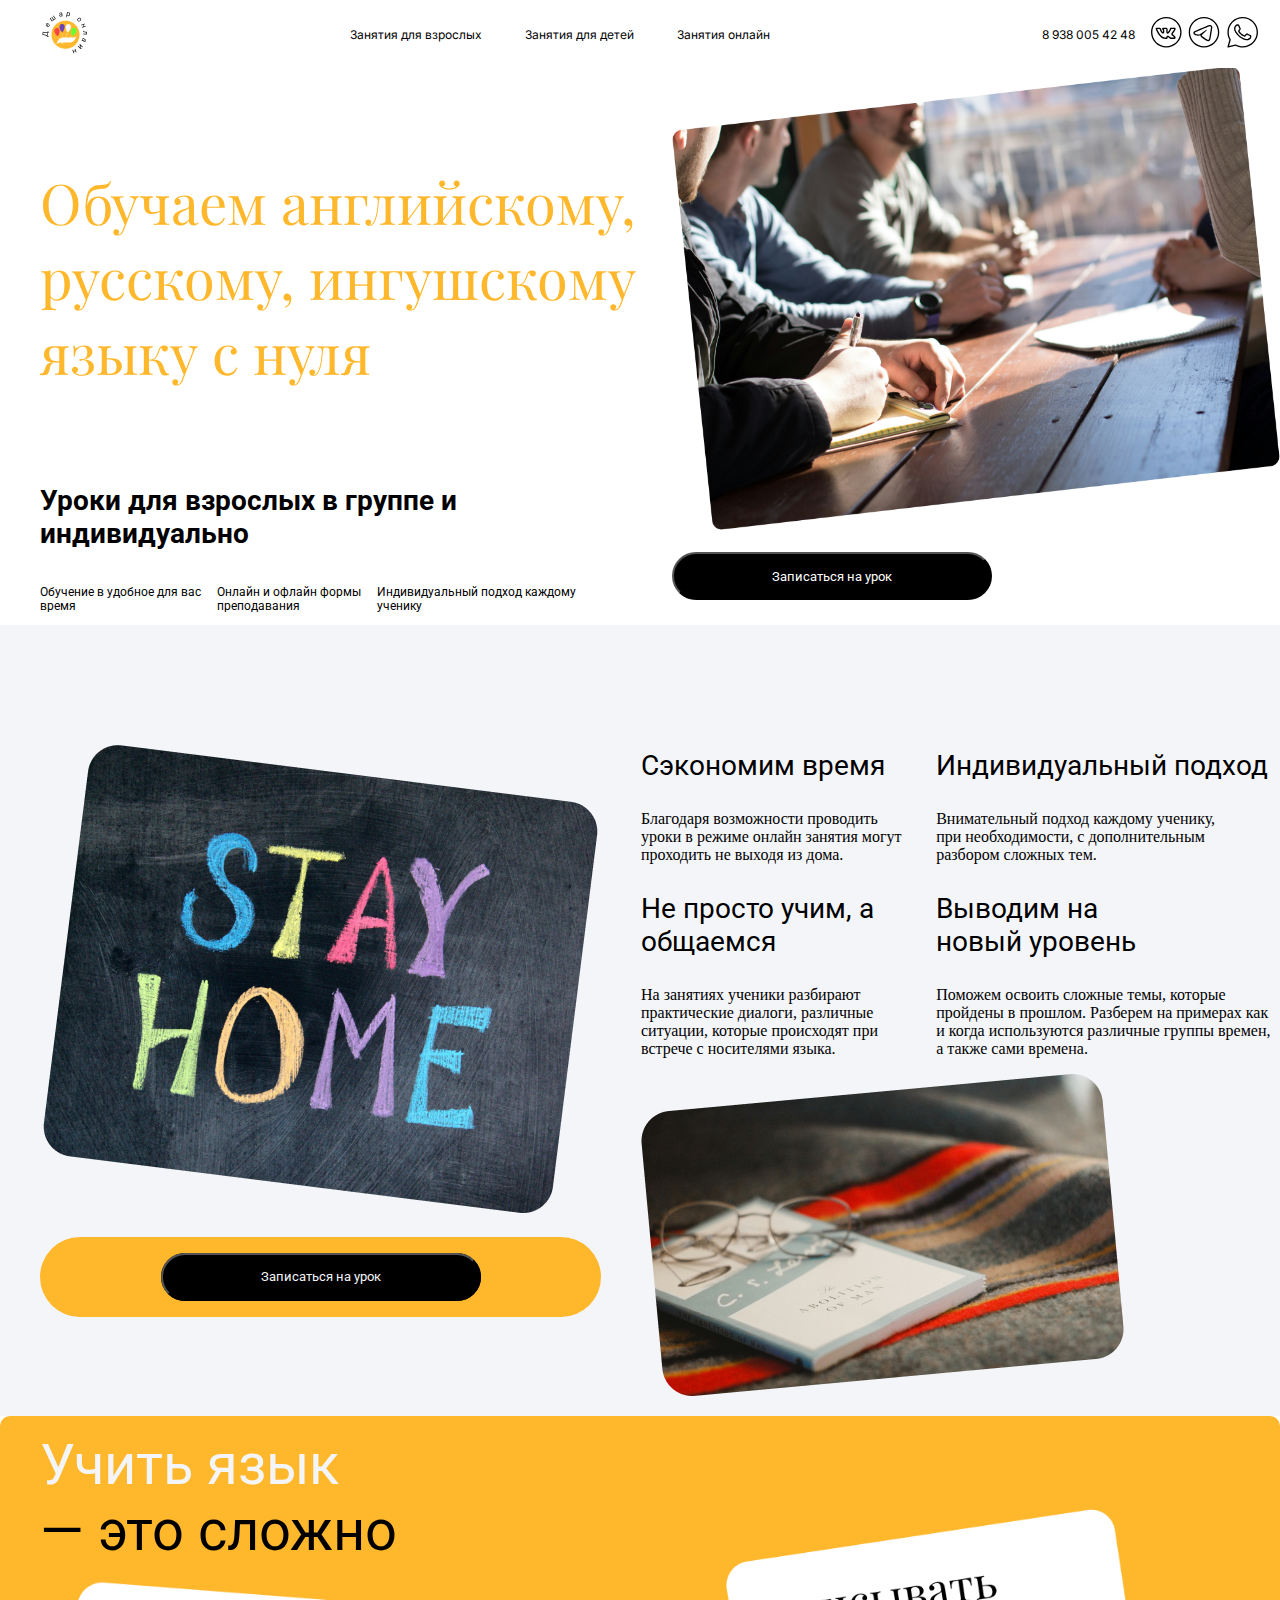
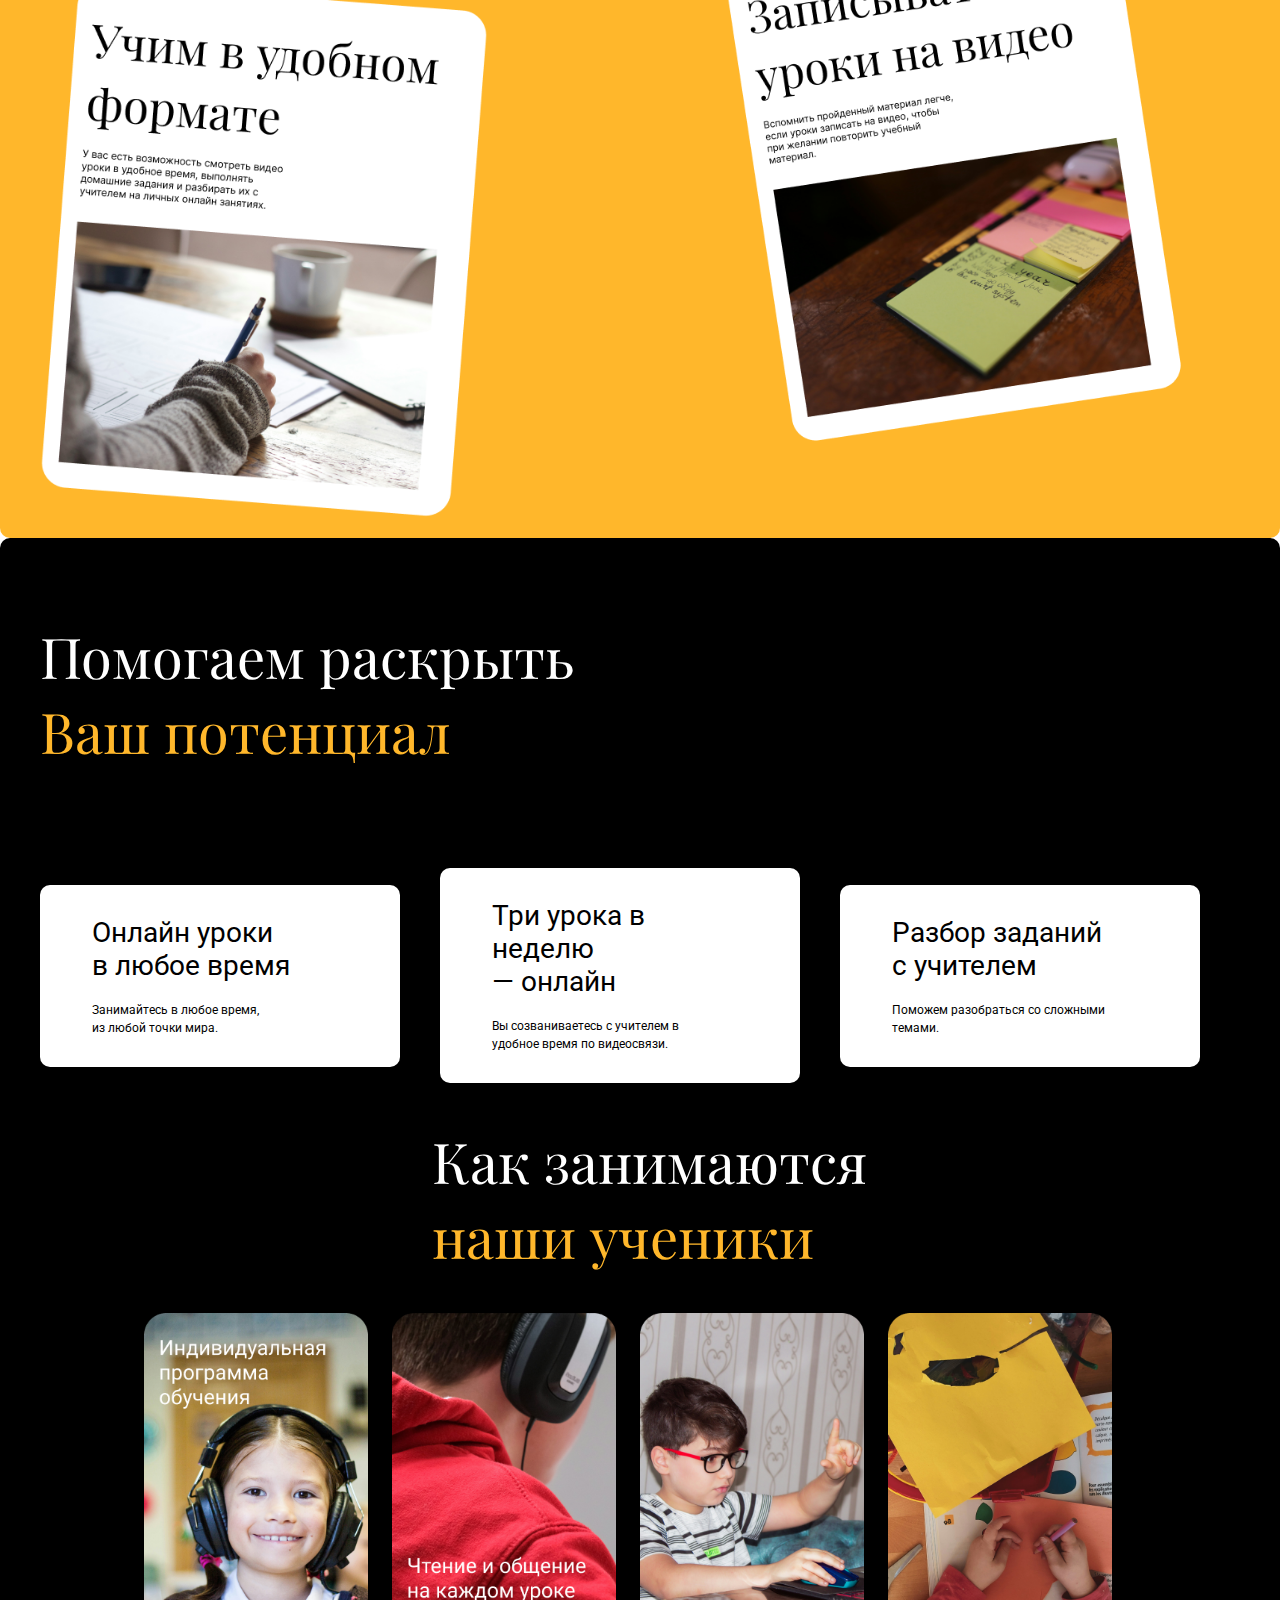
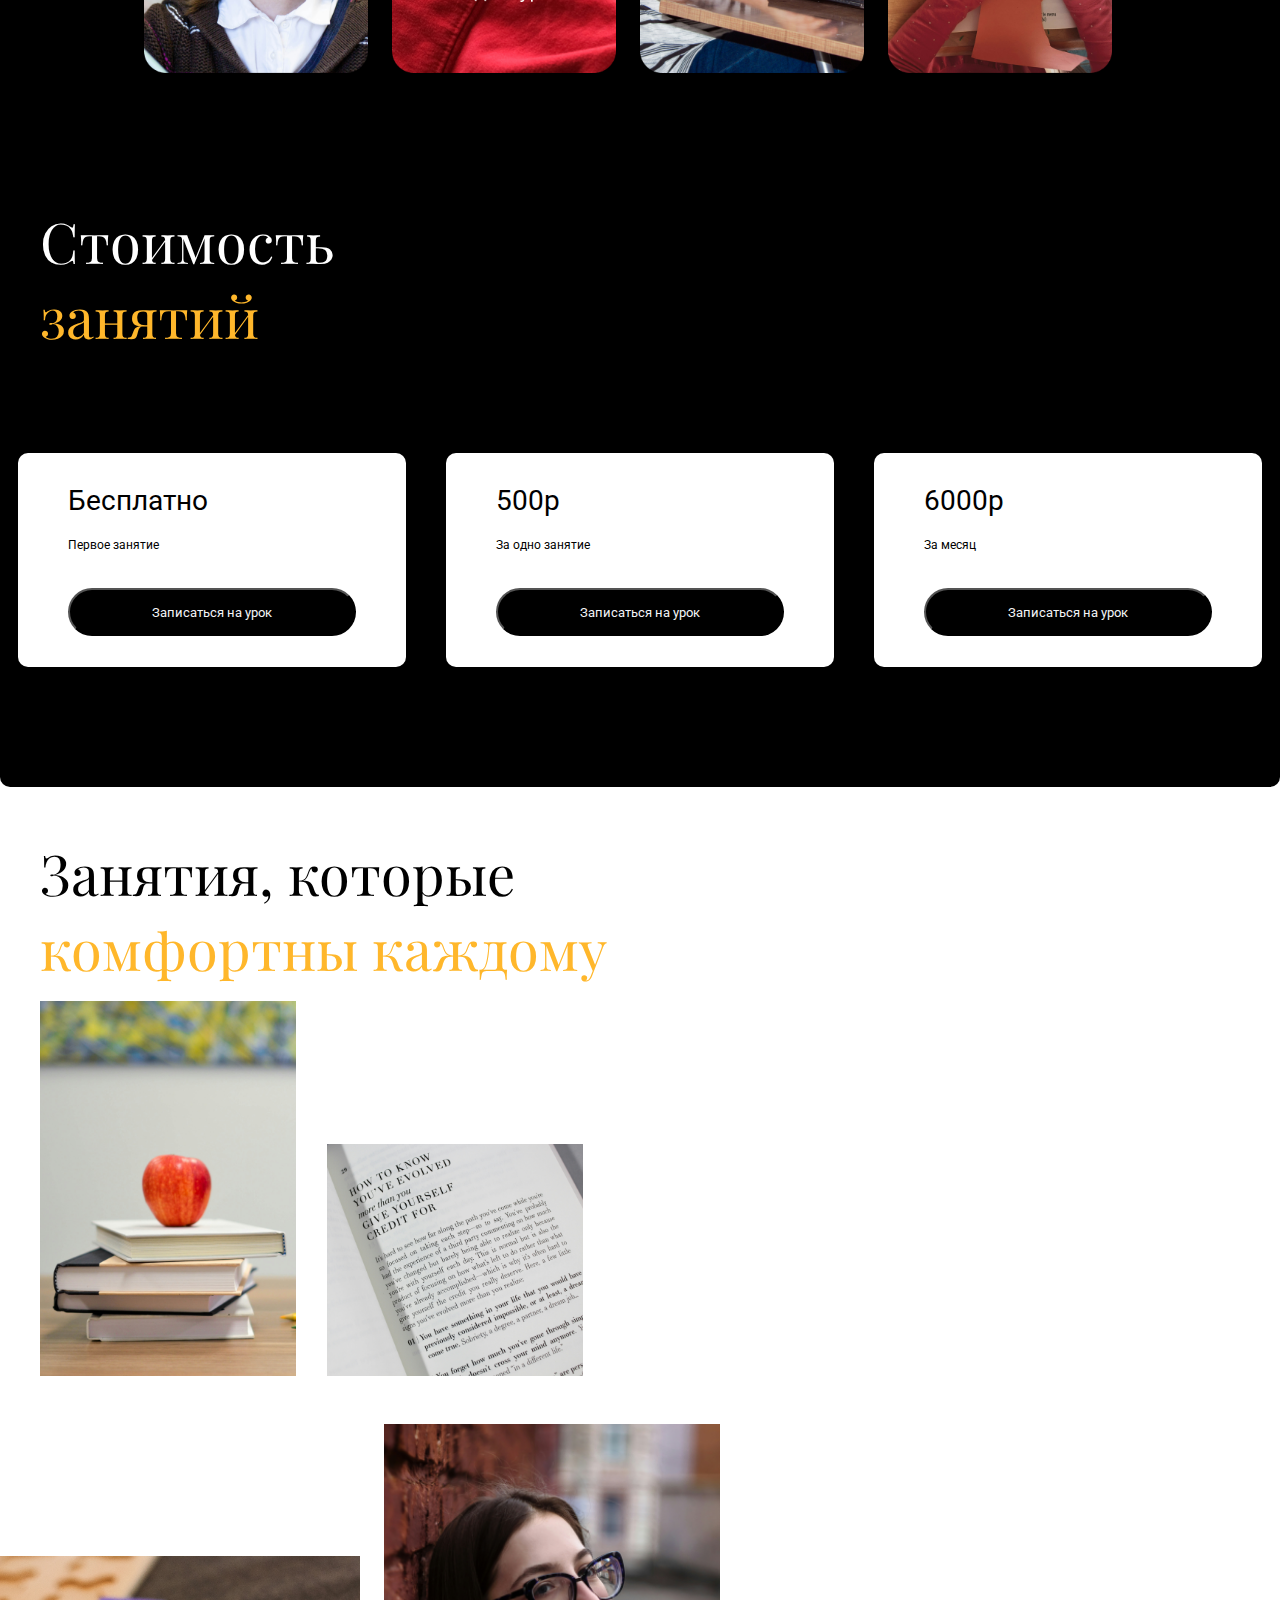
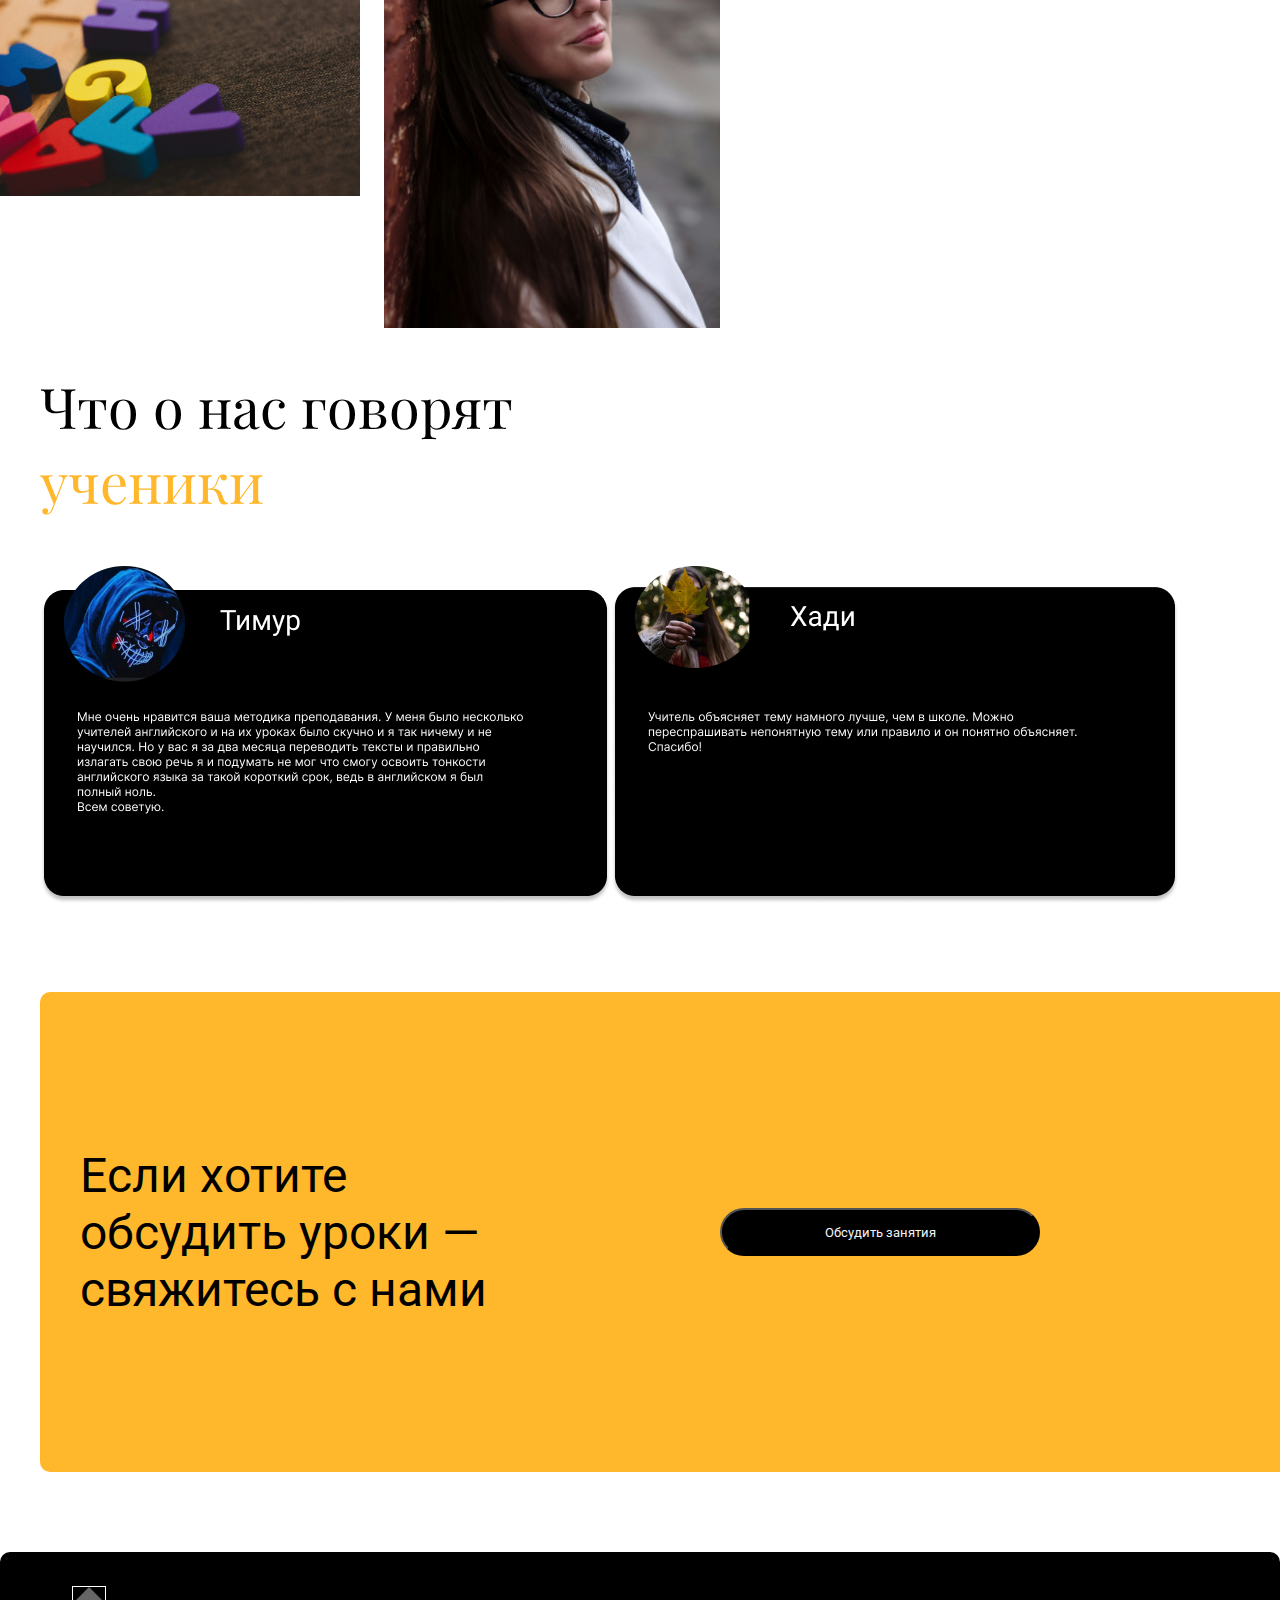
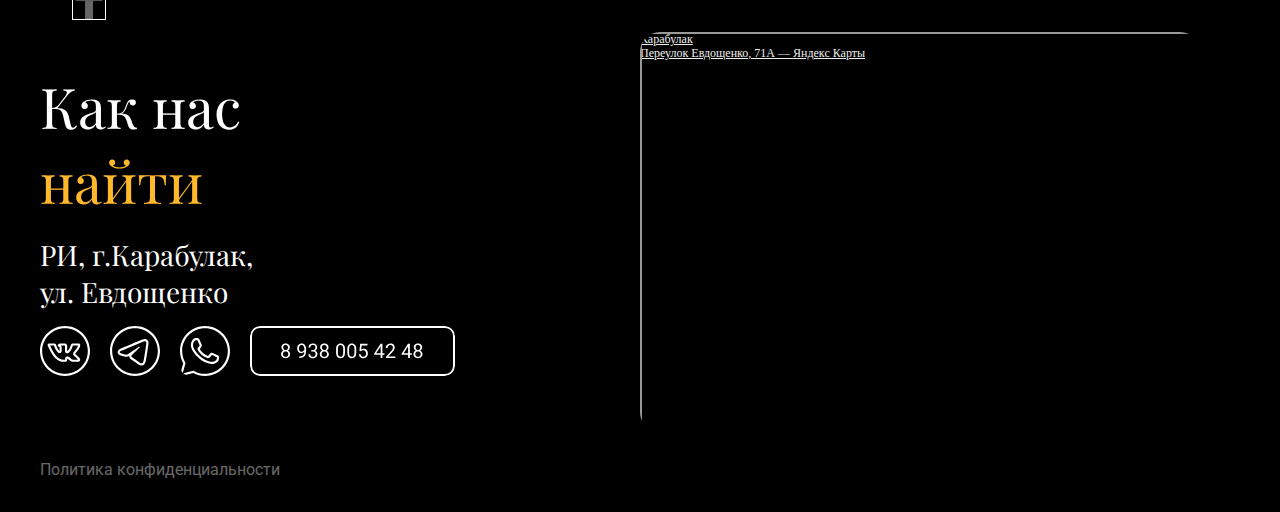
==== index.html @ b5178796 "test" ====
<!DOCTYPE html>
<html lang="ru">
<head>
    <meta charset="UTF-8">
    <meta name="viewport" content="width=device-width, initial-scale=1.0">
    <meta name="yandex-verification" content="ac9508520f899d9a" />
    <meta name="description" content="Курсы и дополнительные занятия для взрослых и детей">
    <meta name="keywords" content="Английский язык. Русский язык. Ингушский язык. Онлайн занятия. Онлайн школа в Ингушетии. Репетитор онлайн.">
    <link type="image/x-icon" rel="shortcut icon" href="favicon.ico">
    <link rel="preconnect" href="https://fonts.googleapis.com">
<link rel="preconnect" href="https://fonts.gstatic.com" crossorigin>
<link href="https://fonts.googleapis.com/css2?family=Inter:ital,opsz,wght@0,14..32,100..900;1,14..32,100..900&display=swap" rel="stylesheet">

<link rel="preconnect" href="https://fonts.googleapis.com">
<link rel="preconnect" href="https://fonts.gstatic.com" crossorigin>
<link href="https://fonts.googleapis.com/css2?family=Inter:ital,opsz,wght@0,14..32,100..900;1,14..32,100..900&family=Playfair+Display:ital,wght@0,400..900;1,400..900&display=swap" rel="stylesheet">

<link rel="preconnect" href="https://fonts.googleapis.com">
<link rel="preconnect" href="https://fonts.gstatic.com" crossorigin>
<link href="https://fonts.googleapis.com/css2?family=Inter:ital,opsz,wght@0,14..32,100..900;1,14..32,100..900&family=Playfair+Display:ital,wght@0,400..900;1,400..900&family=Roboto:ital,wght@0,100;0,300;0,400;0,500;0,700;0,900;1,100;1,300;1,400;1,500;1,700;1,900&display=swap" rel="stylesheet">
<link rel="stylesheet" href="indexOlder.css">
<title>Дешар онлайн. Занятия для взрослых</title>
</head>
<body>
    
        <div class="HeadPage">
            <div class="Header">
             <a href="index.html">
                 <img class="logotip" src="logotip.png" alt="english">
             </a>
            
            <div class="ListItems">
              <a href="index.html" class="ListItem">Занятия для взрослых</a>
             <a href="indexChildren.html" class="ListItem">Занятия для детей</a>
             <a href="indexOnline.html" class="ListItem">Занятия онлайн</a>
            </div>
           
            <div class="logotipy">
             <a href="tel:+79380054248" class="Number">8 938 005 42 48</a>
             <a href="https://vk.com/id102390993" class="logotips"><img class="logo-vk" src="vk.svg" alt="vk"></a>
             <a href="https://t.me/DesharOnline" class="logotips"><img class="logo-tg" src="tg.svg" alt="telegram"></a>
             <a href="https://api.whatsapp.com/send?phone=79380054248" class="logotips"><img class="logo-whatsup" src="whatsup.svg" alt="whatsup"></a>
             
            </div>
            <div class="hamburger-menu">

                <input id="menu__toggle" type="checkbox" />
            
                <label class="menu__btn" for="menu__toggle">
            
                  <span></span>
            
                </label>
            
            
            <ul class="menu__box">
            
             
            
            <li><a class="menu__item" href="index.html">Занятия для взрослых</a></li>
            
            <li><a class="menu__item" href="indexChildren.html">Занятия для детей</a></li>
            
            <li><a class="menu__item" href="indexOnline.html">Занятия онлайн</a></li>
            
            
                </ul>
            
              </div>
            </div>
            <div class="Wrap">
             <div class="WrapLeft">
                 <h1 class="losung">Обучаем английскому, русскому, ингушскому языку с нуля</h1>
                 <div class="WrapLeftBut">
                    <a class="WrapLeftButton" href="https://t.me/DesharOnline"><button class="WrapLeftButton">Записаться на урок</button></a>
                 </div>
                 <h2 class="sublosung">Уроки для взрослых в группе и индивидуально</h2>
                 <div class="WrapDown">
                     <p class="minitext">Обучение в удобное для вас<br>время</p>
                     <p class="minitext">Онлайн и офлайн формы<br>преподавания</p>
                     <p class="minitext">Индивидуальный подход каждому<br>ученику</p>
                 </div>  
             </div>          
             <div class="WrapRight">
                 <img class="picture" src="Главная.png">
                 <a href="https://t.me/DesharOnline"><button class="button">Записаться на урок</button></a>
             </div>  
                 
            </div>
         </div>
         <div class="SecondPage">
            <div class="SecLeft">
               <img class="imgStayHome" src="imgStayHome.png" alt="home">
               <div class="SecBut">
                   <a class="SecButton" href="https://t.me/DesharOnline"><button class="SecButton">Записаться на урок</button></a>
                </div>
            </div>
            <div class="SecRight">
               <div class="SecSubRight">
                   <div class="SecLeftBlock">
                       <p class="SecHeadText1">
                           Сэкономим время
                       </p>
                       <p class="SecSubHeadText1">
                           Благодаря возможности проводить<br>уроки в режиме онлайн занятия могут<br>проходить не выходя из дома.
                       </p>
                       <p class="SecHeadText2">
                           Не просто учим, а общаемся
                       </p>
                       <p class="SecSubHeadText2">
                           На занятиях ученики разбирают<br>практические диалоги, различные<br>ситуации, которые происходят при<br>встрече с носителями языка.
                       </p>
                      
                   </div>
                   <div class="SecRightBlock">
                       <p class="SecHeadText3">
                           Индивидуальный подход
                       </p>
                       <p class="SecSubHeadText3">Внимательный подход каждому ученику,<br>при необходимости, с дополнительным<br>разбором сложных тем.
                       </p>
                       <p class="SecHeadText4">
                           Выводим на<br>новый уровень
                       </p>
                       <p class="SecSubHeadText4">Поможем освоить сложные темы, которые<br>пройдены в прошлом. Разберем на примерах как<br>и когда используются различные группы времен, а также сами времена.
                       </p>
                   </div>
               </div>
               <div>
                   <img class="book_glass" src="книгаочки.png" alt="bookglass">
               </div>
            </div>
           
       </div>
       <div class="ThirdPage">
        <div class="ThirdLeft">
            <span class="ThirdTextTop">Учить язык</span><br>
            <span class="ThirdTextDown">— это сложно</span>
            <img class="ThirdLeftPicture" src="ThirdLeftPicture.png" alt="">
        </div>
        <div class="ThirdRight">
            <img class="ThirdRightPicture" src="TirdRightPicture.png" alt="">
        </div>

    </div>
    <div class="ForthPage">
        <div class="ForthTopBlock">
            <span class="FTBHeadTextTop">Помогаем раскрыть</span><br>
            <span class="FTBHeadTextBottom">Ваш потенциал</span>
        </div>
        <div class="ForthBottomBlock">
              <div class="ForthBottomBlockItems">
                <span class="FBBTopText">Онлайн уроки<br>в любое время</span><br><br>
                <span class="FBBBottomText">Занимайтесь в любое время,<br>из любой точки мира.</span>
              </div>
              <div class="ForthBottomBlockItems">
                <span class="FBBTopText">Три урока в неделю<br>— онлайн</span><br><br>
                <span class="FBBBottomText">Вы созваниваетесь с учителем в<br>удобное время по видеосвязи.</span>
              </div>
              <div class="ForthBottomBlockItems">
                <span class="FBBTopText">Разбор заданий<br>с учителем</span><br><br>
                <span class="FBBBottomText">Поможем разобраться со сложными<br>темами.</span>
              </div>
        </div>
    </div>
    <div class="FifthPage">
        <div class="FifthTopBlock">
            <span class="FifthTopText">Как занимаются</span><br>
            <span class="FifthBottomText">наши ученики</span>
        </div>
        <div class="FifthBottomBlock">
            <img class="fifthpicitem" src="fifthfirstpicth.png" alt="дети">
            <img class="fifthpicitem" src="fifthsecpicth.png" alt="дети">
            <img class="fifthpicitem" src="fifththirdpicth.png" alt="дети">
            <img class="fifthpicitem" src="fifthforthpicth.png" alt="дети">
        </div>
    </div>
    <div class="SixthPage">
        <div class="SixthTopBlock">
            <span class="STBTopText">Стоимость</span><br>
            <span class="STBBottomText">занятий</span>
        </div>
        <div class="SixthBottomBlock">
            <div class="SixthBottomBlockItems">
                <span class="SBBTopText">Бесплатно</span><br><br>
                <span class="SBBBottomText">Первое занятие</span><br>
                <a href="https://api.whatsapp.com/send?phone=79380054248">
                    <button class="SBBButton">Записаться на урок</button>
                </a>
            </div>
            <div class="SixthBottomBlockItems">
                <span class="SBBTopText">500р</span><br><br>
                <span class="SBBBottomText">За одно занятие</span><br>
                <a href="https://t.me/DesharOnline">
                    <button class="SBBButton">Записаться на урок</button>
                </a>
            </div>
            <div class="SixthBottomBlockItems">
                <span class="SBBTopText">6000р</span><br><br>
                <span class="SBBBottomText">За месяц</span><br>
                <a href="https://vk.com/id102390993">
                    <button class="SBBButton">Записаться на урок</button>
                </a>
            </div>
        </div>
    </div>
    <div class="SeventhPage">
        <div class="SeventhLeftBlock">
            <div class="SLBTextBlock">
                <span class="SLBTopText">Занятия, которые</span><br>
            <span class="SLBBottomText">комфортны каждому</span>
            </div>
            <div class="SLBLeftPicthBlock">
                <img class="SLBLeftPicth" src="SLBLeftPicth.png" alt="">
                <img class="SLBRightPicth" src="SLBRightPicth.png" alt="">
            </div>

        </div>
        <div class="SeventhRightBlock">
            <img class="SRBLeftPicth" src="SRBLeftPicth.png" alt="">
            <img class="SRBRightPicth" src="SRBRightPicth.png" alt="">
        </div>
    </div>
    <div class="EightthPage">
        <div class="EightthPageTopBlock">
           <span class="EPTBTopText">Что о нас говорят</span><br>
           <span class="EPTBBottomText">ученики</span>
        </div>
        <div class="EightthPageBottomBlock">
             <img class="Timur" src="Отзыв Тимура.png" alt="people">
             <img class="Hady" src="Отзыв Хади.png" alt="people">
        </div>
    </div>
    <div class="NinePage">
        <div class="NinePageLeftBlock">
            <span class="NPLBItems">Если хотите</span><br>
            <span class="NPLBItems">обсудить уроки —</span><br>
            <span class="NPLBItems">свяжитесь с нами</span><br>
            <div class="NineButLeft">
                <a href="https://t.me/DesharOnline">
                    <button class="NPBLButton">Обсудить занятия</button>
                </a>
            </div>
            
        </div>
        <div class="NinePageRightBlock">
            <div class="NineButRight">
                <a href="https://t.me/DesharOnline">
                    <button class="NPBRButton">Обсудить занятия</button>
                </a>
            </div>
            
        </div>
    </div>
    <div class="TenthPage">
            <div class="TenthPageLeftBlock">
                
                <div class="ArrowBox">
                    <a href="#">
                        <img class="arrow" src="arrow.png" alt="english"><br>
                    </a>
                </div>
                
                <span class="TPLBTopText">Как нас</span><br>
                <span class="TPLBBottomText">найти</span><br><br>
                <span class="TPLBAdress">РИ, г.Карабулак,<br>ул. Евдощенко</span><br>
                <div id="contacts" class="TenthPageIconsBlock">
                    <a class="TenthPageIcons" href="https://vk.com/id102390993"><img class="TenthPageIcons" src="vk_footer.svg" alt=""></a>
                    <a class="TenthPageIcons" href="https://t.me/DesharOnline"><img class="TenthPageIcons" src="tg_footer.svg" alt=""></a>    
                    <a class="TenthPageIcons" href="https://api.whatsapp.com/send?phone=79380054248"><img class="TenthPageIcons" src="whatsup_footer.svg" alt=""></a>
                    <a class="TenthPageIcons" href="tel:+79380054248"><img class="TenthPageIcons" src="Number.svg" alt=""></a>
                </div>
                <a class="politic" href="policy.html" target="_blank">
                    <span >Политика конфиденциальности</span>
                </a>
            </div>
            <div class="TenthPageRightBlock">
                <div class="Map" style="position:relative;overflow:hidden;">
                    <a href="https://yandex.ru/maps/20180/karabulak/?utm_medium=mapframe&utm_source=maps" 
                    style="color:#eee;font-size:12px;position:absolute;top:0px;">Карабулак
                </a><a href="https://yandex.ru/maps/20180/karabulak/house/pereulok_yevdoshchenko_71a/YE0YfwdiQU0FQFppfX9wdX5hZQ==/?ll=44.902882%2C43.314221&utm_medium=mapframe&utm_source=maps&z=16.45" 
                style="color:#eee;font-size:12px;position:absolute;top:14px;">Переулок Евдощенко, 71А — Яндекс Карты</a>
                <iframe src="https://yandex.ru/map-widget/v1/?ll=44.902882%2C43.314221&mode=search&ol=geo&ouri=ymapsbm1%3A%2F%2Fgeo%3Fdata%3DCgo0ODU0MzMzMjUwEnTQoNC-0YHRgdC40Y8sINCg0LXRgdC_0YPQsdC70LjQutCwINCY0L3Qs9GD0YjQtdGC0LjRjywg0JrQsNGA0LDQsdGD0LvQsNC6LCDQv9C10YDQtdGD0LvQvtC6INCV0LLQtNC-0YnQtdC90LrQviwgNzHQkCIKDY2cM0IVw0EtQg%2C%2C&z=16.45" 
                width="560" height="400" frameborder="1" allowfullscreen="true" 
                    style="position:relative;"></iframe>
                </div>
            </div>

        </div>
         
    
</body>
</html>
---- indexOlder.css ----
body {
    margin: 0;
}
.HeadPage {
    background-color: #fff;
   display: flex;
   flex-wrap: wrap;
   width: 100%;
}

.WrapLeftBut {
    display: none;
}
    
@media (max-width: 500px) {
    
    .HeadPage {
        width: 100%;
        display: flex;
        flex-wrap: wrap;
        padding: 0;
        margin: 0;
    }
    .WrapLeft {
       
         display: flex;
        flex-wrap: wrap;
        width: 100%;   
    }
    
    .WrapRight {
        display: none;
    }
    .losung {
    background-image: url("./ГлавнаяБГ.png");
    background-size: cover;
    background-color: #fff;
    color: #FFB72B;
    font-family: "Playfair Display", serif;
    font-size: 2rem;
    font-weight: normal;
    margin: 0;
    padding: 0;
    width: 100%;
    }
    .sublosung {
    background-image: url("");
    background-size: contain;
    color: #000000;
    font-family: "Roboto", sans-serif;
    font-size: 1.75rem;
    font-weight: bold;
    width: 100%;
    margin: 0;
    padding: 0;
    }

     .ListItem,
     .Number,
     .logotips {
      display: none;
    }
     .minitext {
       display: none;
    }
    .WrapDown {
     display: none;
    }

    .WrapLeftBut  {
     padding: 0 0 0.5rem 2.5rem;
     margin: 0;
     display: block;
 }      
    .WrapLeftButton {
     background-color: #000000;
     font-family: "Roboto", sans-serif;
     width: 20rem;
     height: 3rem;
     color: #F4F5F9;
     font-size: 0.8rem;
     border-radius:  50px;
     
    }
}
.Header {
    
    font-family: 'Inter';
    font-size: 0.75rem;
    min-height: 1px;
    display: flex;
    align-items: center;
    margin-left: 1.5rem;
    padding: 0.5rem 1rem;
    width: 100%;
    border-radius: 50px;
    
}
.ListItem,
.Number,
.logotips {
color: #000000;
}
.logotip {
 margin-right: 16.4rem;   
 border-radius: 50%;
}

.ListItem {
    text-decoration: none;
    padding-right: 2.5rem;
    font-family: 'Inter';
    font-size: 0.75rem;
    font-family: "Inter", sans-serif;
    font-style: normal;
}
.ListItems :hover {
    color: #FFB72B;
}
.logotipy {
    display: flex;
    align-items: center;
    margin-left: auto;
}

.Number {
    padding-right: 1rem;
    text-decoration: none;
    font-family: 'Inter';
font-size: 0.75rem;
}
.logotipy :hover {
    color: #FFB72B;
    border-radius: 50%;
}
.logotips {
    padding-right: 0.4rem;
}

.Wrap {
width: 100%;
display: flex;
}


.picture {
    width: 38rem;
    height: 30rem;
    margin-right: auto;
    border-radius: 10px;
}
.losung {
    background-color: #fff;
    color: #FFB72B;
    font-family: "Playfair Display", serif;
    font-size: 3.5rem;
    font-weight: normal;
    margin-left: 2.5rem;
    padding: 3.625rem 0;
    width: 100%;
}
.sublosung {
    background-color: #fff;
    color: #000000;
    font-family: "Roboto", sans-serif;
    font-size: 1.75rem;
    font-weight: bold;
    width: 32rem;
    margin-left: 2.5rem;
}
.WrapDown {
display: flex;
align-items: center;
margin-left: 2.5rem;
}

.minitext {
   background-color: #fff;
    color: #000000;
    font-family: "Roboto", sans-serif;
    font-weight: normal;
    font-size: 0.75rem;
    padding: 0 1rem 0 0;
}
.button {
    background-color: #000000;
    font-family: "Roboto", sans-serif;
    width: 20rem;
    height: 3rem;
    color: #fff;
    font-size: 0.8rem;
    border-radius:  50px;
}
a :hover {
    color: #000000;
    background-color: #FFB72B;

}

.SecondPage {
    background-color: #F4F5F9;
    display: flex;
align-items: center;
padding-top: 1rem;

}

@media (max-width: 500px) {
    .SecondPage {
        width: 100%;
        display: flex;
        flex-wrap: wrap;
        background-color: #fff;
        
    }
    .SecRightBlock {
        width: 100%;
        margin: 0;
        background-color: #fff;
    }
    .SecRight {
        margin: 0;
        
    }
    .SecSubRight {
        margin: 0;
        background-color: #fff;
    }
    .imgStayHome {
        display: none;
        
    }
    .SecButton {
        display: none;
    }
    
    .SecHeadText1, .SecHeadText2 {
        display: none;
    }
   
    .SecSubHeadText1, .SecSubHeadText2 {
        display: none;
    }
    .book_glass {
        width: 20rem;

    }

}

.imgStayHome {
    padding-bottom: 1rem;
}
.SecSubRight {
    background-color: #F4F5F9;
    display: flex;
align-items: center;
}
.SecLeftBlock {
margin-right: 2rem;
}
.SecRight {
    padding: 5rem 0 1rem 2.5rem;
    margin-right: auto;
}
.SecLeft {
    margin-left: 2.5rem;
}
.SecHeadText1, .SecHeadText2, .SecHeadText3, .SecHeadText4 {
    
    font-size: 1.75rem;
    font-family: "Roboto", sans-serif;
    color: #000000;
}
.SecBut {
   background-color: #FFB72B;
   border-radius: 50px;
   display: flex;
   align-items: center;
   justify-content: center;
   min-height: 5rem;
   width: 100%;
}
.SecButton {
    background-color: #000000;
    font-family: "Roboto", sans-serif;
    width: 20rem;
    height: 3rem;
    color: #F4F5F9;
    font-size: 0.8rem;
    border-radius:  50px;
}

a :hover {
    background-color: #FFB72B;
    
}

.ThirdPage {
   display: flex;
   align-items: center;
   
   background-color: #FFB72B;
   border-radius: 10px;
}
.ThirdLeft {
    margin: 1rem 2.5rem;
    background-color: #FFB72B;
}
.ThirdRight {
    margin-left: auto;
    background-color: #FFB72B;
    padding-right: 6rem;
    

}
.ThirdTextTop {
    
    font-size: 3.5rem;
    font-family: "Roboto", sans-serif;
    color: #F4F5F9;
    background-color: #FFB72B;
}
.ThirdTextDown {
    font-size: 3.5rem;
    font-family: "Roboto", sans-serif;
    color: #000000;
    background-color: #FFB72B;
}
.ThirdLeftPicture {
    margin-top: 1rem;
    background-color: #FFB72B;
    width: 28rem;
}
.ThirdRightPicture {
    background-color: #FFB72B;
    width: 100%;
}
@media (max-width: 500px) {
  .ThirdPage {
    width: 100%;
        display: flex;
        flex-wrap: wrap;
        margin: 2rem 0;
  }

  .ThirdTextTop {
    
    font-size: 2rem;
    font-family: "Roboto", sans-serif;
    color: #F4F5F9;
    background-color: #FFB72B;
}
.ThirdTextDown {
    font-size: 2rem;
    font-family: "Roboto", sans-serif;
    color: #000000;
    background-color: #FFB72B;
}

  .ThirdRight {
    display: none;
  }
  .ThirdLeft {
    width: 100%;
    
        color: #FFB72B;
        font-family: "Playfair Display", serif;
        font-size: 2rem;
  }
  .ThirdLeftPicture {
    margin-top: 1rem;
    background-color: #FFB72B;
    width: 20rem;
}
}

.ForthPage {
    width: 100%;
    
}

.ForthTopBlock {
    font-family: "Playfair Display", serif;
    font-weight: normal;
    font-size: 3.5rem;
    padding: 5rem 0 3.75rem 2.5rem;
    background-color: #000000;
    border-radius: 10px 10px 0 0px;
}
.FTBHeadTextTop {
    color: #fff;
    background-color: #000000;
}
.FTBHeadTextBottom {
color: #FFB72B;
background-color: #000000;
}
.ForthBottomBlock {
    display: flex;
    align-items: center;
    justify-content: center;
    padding: 2.5rem;
    background-color: #000000;
    
}

.ForthBottomBlockItems {
   padding: 1.94rem 3.25rem;
   margin-right: 2.5rem;
   border-radius: 10px;
   width: 23.5rem;
   background-color: #fff;
}
.FBBTopText {
    background-color: #fff;
    font-family: "Roboto", sans-serif;
    font-size: 1.75rem;
    font-weight: normal;
    margin: 1rem 0;
}
.FBBBottomText {
    background-color: #fff;
    font-family: "Roboto", sans-serif;
    font-size: 0.75rem;
    font-weight: normal;
}
@media (max-width: 500px) {
    
        .ForthPage {
        width: 100%;
        display: flex;
        flex-wrap: wrap;
        }
        .ForthTopBlock {
            font-family: "Playfair Display", serif;
            font-weight: normal;
            font-size: 2rem;
            width: 100%;
            background-color: #000000;
            border-radius: 10px 10px 0 0px;
        }
        .ForthBottomBlock {
            display: flex;
            flex-direction: column;
            padding: 1rem;
            background-color: #000000;
            width: 100%;
        }
        .ForthBottomBlockItems {
            margin: 0 0 1rem 0;
            border-radius: 10px;
            width: 15rem;
            background-color: #fff;
         }
}
.FifthPage {
    background-color: #000000;
}

.FifthBottomBlock {
    background-color: #000000;
    display: flex;
    align-items: center;
    justify-content: center;
}
.fifthpicitem {
    background-color: #000000;
    margin: 2.5rem 1.5rem 3.125rem 0;
    width: 14rem;
}
.FifthTopText {
    background-color: #000000;
    color: #fff;
    font-family: "Playfair Display", serif;
    font-weight: normal;
    font-size: 3.5rem;
    margin-left: 27rem;
}
.FifthBottomText {
    background-color: #000000;
    color: #FFB72B;
    font-family: "Playfair Display", serif;
    font-weight: normal;
    font-size: 3.5rem;
    margin-left: 27rem;
}

@media (max-width: 500px) {
    
    .FifthPage {
   
   display: flex;
   flex-wrap: wrap;
    width: 100%;
    }

    .FifthTopText {
        background-color: #000000;
        color: #fff;
        font-family: "Playfair Display", serif;
        font-weight: normal;
        font-size: 2rem;
        margin-left: 2rem;
        padding-top: 2rem;
    }
    .FifthBottomText {
        background-color: #000000;
        color: #FFB72B;
        font-family: "Playfair Display", serif;
        font-weight: normal;
        font-size: 2rem;
        margin-left: 2rem;
    }
    .FifthTopBlock {
        display: flex;
        flex-wrap: wrap;
        
    }
    .FifthBottomBlock {
    background-color: #000000;
     display: flex;
    flex-wrap: wrap;
    width: 100%;
        }
}


.SixthPage {
    width: 100%;
    background-color: #000000;
    padding-bottom: 5rem;
    border-radius: 0 0 10px 10px;
}
@media (max-width: 500px) {
    
    .SixthPage {
    width: 100%;
    display: flex;
    flex-wrap: wrap;
    }
    .SixthTopBlock {
        font-family: "Playfair Display", serif;
        font-weight: normal;
        font-size: 2rem;
        width: 100%;
        background-color: #000000;
        border-radius: 10px 10px 0 0px;
    }
    .SixthBottomBlock {
        display: flex;
        flex-wrap: wrap;
        background-color: #000000;
        width: 15rem;
    }
    .SixthBottomBlockItems {
        margin: 0 auto 1rem 2rem;
        border-radius: 10px;
        
        background-color: #fff;
    }    
}
.SixthTopBlock {
    font-family: "Playfair Display", serif;
    font-weight: normal;
    font-size: 3.5rem;
    padding: 5rem 0 3.75rem 2.5rem;
    background-color: #000000;
    border-radius: 0px 10px 0 0px;
}
.STBTopText{
    color: #fff;
    background-color: #000000;
}
.STBBottomText {
color: #FFB72B;
background-color: #000000;
}
.SixthBottomBlock {
    display: flex;
    align-items: center;
    justify-content: center;
    padding: 2.5rem;
    margin-left: 2.5rem;
    background-color: #000000;
    
}

.SixthBottomBlockItems {
   padding: 1.94rem 3.125rem;
   margin-right: 2.5rem;
   border-radius: 10px;
   width: 23.5rem;
   background-color: #fff;
}
.SBBTopText {
    background-color: #fff;
    font-family: "Roboto", sans-serif;
    font-size: 1.75rem;
    font-weight: normal;
    margin: 1rem 0;
}
.SBBBottomText {
    background-color: #fff;
    font-family: "Roboto", sans-serif;
    font-size: 0.75rem;
    font-weight: normal;
}
.SBBButton {
    background-color: #000000;
    font-family: "Roboto", sans-serif;
    width: 18rem;
    height: 3rem;
    color: #F4F5F9;
    font-size: 0.8rem;
    border-radius:  50px;
    margin-top: 2.2rem;
}

.SeventhPage {
    background-color: #fff;
    display: flex;
    flex-wrap: wrap;
}

@media (max-width: 500px) {
    .SeventhPage {
        display: flex;
        flex-wrap: wrap;
       width: 100%;
    }

    .SeventhLeftBlock {
        background-color: #fff;
        padding: 0;
        margin: 0;
        display: flex;
        flex-wrap: wrap;
        width: 100%;
    }
    .SeventhRightBlock {
        background-color: #fff;
        padding: 0;
        margin: 0;
        display: flex;
        flex-wrap: wrap;
        width: 100%;
    }

    
    .SLBLeftPicth {
        margin-right: 1rem;
        width: 100%;
    }
    .SLBRightPicth {
    display: none;
    }
    .SRBLeftPicth {
        width: 5rem;
        margin-left: 1rem;
        margin-bottom: 1rem;
    }
    .SRBRightPicth {
    width: 5rem;
    margin-left: 1rem;
    }
    .SLBTextBlock {
        background-color: #fff;
        padding: 0;
        margin-left: 0;
        width: 100%;
    }
    .SLBTopText {
        background-color: #fff;
        color: #000000;
        font-family: "Playfair Display", serif;
        font-weight: normal;
        font-size: 2rem;
        
        
    }
    .SLBBottomText{
        background-color: #fff;
        color: #FFB72B;
        font-family: "Playfair Display", serif;
        font-weight: normal;
        font-size: 2rem;
        width: 100%;
    }
}

.SeventhLeftBlock {
    background-color: #fff;
    padding: 2rem 0 3rem 0;
}
.SeventhRightBlock {
    display: flex;
    align-items: center;
    background-color: #fff;
}
.SLBLeftPicthBlock {
    display: flex;
    align-items: end;
    background-color: #fff;
    padding-left: 2.5rem;
}

.SLBLeftPicth {
    
    width: 16rem;
}
.SLBRightPicth {
margin-left: auto;
width: 16rem;
margin-right: 1.5rem;
}
.SRBLeftPicth {
    width: 22.5rem;
    margin-right: 1.5rem; 
}
.SRBRightPicth {
width: 21rem;
}
.SLBTextBlock {
    background-color: #fff;
    padding: 1rem 0;
    margin-left: 2.5rem;
}
.SLBTopText {
    background-color: #fff;
    color: #000000;
    font-family: "Playfair Display", serif;
    font-weight: normal;
    font-size: 3.5rem;
    
}
.SLBBottomText{
    background-color: #fff;
    color: #FFB72B;
    font-family: "Playfair Display", serif;
    font-weight: normal;
    font-size: 3.5rem;
}

.EightthPage {
    background-color: #fff;
    width: 100%;
    margin: 2.5rem 0;
}

@media (max-width: 500px) {
    .EightthPage {
        display: flex;
        flex-wrap: wrap;
        width: 100%;
    }
    .EightthPageTopBlock {
        background-color: #fff;
        margin-left: 1rem;
    }
    .EightthPageBottomBlock {
        background-color: #fff;
        margin-left: 1rem;
        display: flex;
        flex-wrap: wrap;
        padding: 1rem 0; 
    }
    .EPTBTopText{
        background-color: #fff;
        color: #000000;
        font-family: "Playfair Display", serif;
        font-weight: normal;
        font-size: 2rem;
    }
    .EPTBBottomText{
        background-color: #fff;
        color: #FFB72B;
        font-family: "Playfair Display", serif;
        font-weight: normal;
        font-size: 2rem;
    }
    .Timur {
        width: 100%;
    }
    .Hady {
        width: 100%;
    }
}

.EightthPageTopBlock {
    background-color: #fff;
    margin-left: 2.5rem;
}
.EightthPageBottomBlock {
    background-color: #fff;
    margin-left: 2.5rem;
    display: flex;
    align-items: center;
    padding: 3rem 0; 
}
.EPTBTopText{
    background-color: #fff;
    color: #000000;
    font-family: "Playfair Display", serif;
    font-weight: normal;
    font-size: 3.5rem;
}
.EPTBBottomText{
    background-color: #fff;
    color: #FFB72B;
    font-family: "Playfair Display", serif;
    font-weight: normal;
    font-size: 3.5rem;
}

.NinePage {
    background-color: #FFB72B;
    width: 80rem;
    height: 20rem;
    display: flex;
    align-items: center;
    padding: 5rem 0;
    border-radius: 10px;
    margin-left: 2.5rem;
    margin-right: 2.5rem;
    margin-bottom: 5rem;
}

@media (max-width: 500px) {
    .NinePage {
        display: flex;
        flex-wrap: wrap;
        width: 100%;
        padding: 5rem 0;
        margin: 2rem 0 0 0;
    }
    .NinePageLeftBlock {
        margin-left: 1rem;
        background-color: #FFB72B;
        color: #000000;
        font-family: "Roboto", sans-serif;
        font-weight: normal;
        font-size: 2rem;
        width: 100%;
        display: flex;
        flex-wrap: wrap;
    }
    .NPLBItems {
        background-color: #FFB72B;
        width: 100%;
        
    }
    .NinePageRightBlock {
    display: none;
    }
    .NPBBButton {
        display: none;
    }
    
    .NPBLButton  {
        background-color: #000000;
        font-family: "Roboto", sans-serif;
        width: 20rem;
        height: 3rem;
        margin-top: 5rem;
        color: #F4F5F9;
        font-size: 0.8rem;
        border-radius:  50px;
        display: block;
    }
    .NineButLeft {
    margin-top: 2rem;
    }
}    
.NinePageLeftBlock {
    margin-left: 2.5rem;
    background-color: #FFB72B;
    color: #000000;
    font-family: "Roboto", sans-serif;
    font-weight: normal;
    font-size: 3rem;
    width: 100%;
}
.NPLBItems {
    background-color: #FFB72B;
    
}
.NinePageRightBlock {
margin-left: 2.5rem;
background-color: #FFB72B;
display: flex;
align-items: center;
width: 100%;
}
.NPBLButton {
    display: none;
}
.NPBRButton {
    background-color: #000000;
    font-family: "Roboto", sans-serif;
    width: 20rem;
    height: 3rem;
    color: #F4F5F9;
    font-size: 0.8rem;
    border-radius:  50px;
    
}
.NineButLeft {
    background-color: #FFB72B;
    margin-left: 10rem;
}

.TenthPage {
    background-color: #000000;
    display: flex;
    align-items: center;
    border-radius: 10px 10px 0 0;
}

@media (max-width: 500px) {
    .TenthPage {
        display: flex;
        flex-wrap: wrap;
        width: 100%;
        padding: 0rem;
        margin: 2rem 0 0 0;
        border-radius: 10px 10px 0 0;
    }
    
    .Map {
        display: none;
    }
    .TenthPageRightBlock {
      display: none;
    
    }
    .TenthPageLeftBlock {
        width: 100%;
        margin: 0;
        background-color: #000000;
        padding: 2rem 0;
        
    }
    .TenthPageIcons {
        background-color: #000000;
        color: #FFB72B;
        border-radius: 10px;
        margin: 0.625rem;

    }
    
    .TenthPageIconsBlock {
        width: 100%;
        display: flex;
        flex-wrap: wrap;
        background-color: #000000;
        margin: 0;
    }
    
    .arrow {
        width: 2rem;
        height: 2rem;
        background-color: #000000;
        
    }
    .ArrowBox {
        background-color: #000000;
        border: solid #fff 1px;
        width: 2rem;
        height: 2rem;
        margin-left: 1rem;
        margin-bottom: 3rem;
    }
    
    
    .TPLBTopText {
        background-color: #000000;
        color:#fff ;
        font-family: "Playfair Display", serif;
        font-weight: normal;
        font-size: 2rem;
    }
    .TPLBBottomText {
        background-color: #000000;
        color:#FFB72B ;
        font-family: "Playfair Display", serif;
        font-weight: normal;
        font-size: 2rem;
    }
    .TPLBAdress {
        background-color: #000000;
        color:#fff ;
        font-family: "Playfair Display", serif;
        font-weight: normal;
        font-size: 1.75rem; 
    }
    .politic {
        margin: 0;
        padding: 0;
        color: #ffffff;
        font-family: "Roboto", sans-serif;
        font-weight: normal;
        font-size: 1rem;
        text-decoration: none;
        width: 100%;
        display: flex;
        flex-wrap: wrap;
        opacity: 40%;
        
  }
}

.TenthPageLeftBlock {
    margin: 0 2.5rem;
    width: 43.75rem;
    background-color: #000000;
}
.TenthPageRightBlock {
    background-color: #000000;
margin: 5rem;
display: flex;
align-items: center;
}
.TenthPageIcons {
    background-color: #000000;
    color: #FFB72B;
    border-radius: 10px;
    margin-right: 0.625rem;
}

.TenthPageIconsBlock {
    display: flex;
    align-items: center;
    background-color: #000000;
    margin: 1rem 0;
}

.arrow {
    width: 2rem;
    height: 2rem;
    background-color: #000000;
    
}
.ArrowBox {
    background-color: #000000;
    border: solid #fff 1px;
    width: 2rem;
    height: 2rem;
    margin-left: 2rem;
    margin-bottom: 3rem;
}

.Map {
    width: 35rem;
    height: 25rem;
    border-radius: 20px;
}
.TPLBTopText {
    background-color: #000000;
    color:#fff ;
    font-family: "Playfair Display", serif;
    font-weight: normal;
    font-size: 3.5rem;
}
.TPLBBottomText {
    background-color: #000000;
    color:#FFB72B ;
    font-family: "Playfair Display", serif;
    font-weight: normal;
    font-size: 3.5rem;
}
.TPLBAdress {
    background-color: #000000;
    color:#fff ;
    font-family: "Playfair Display", serif;
    font-weight: normal;
    font-size: 1.75rem; 
}

.hamburger-menu {
    display: none;
}

@media (max-width: 500px) {
    .hamburger-menu {
        display: block;
        width: 100%;
    }
    .menu__btn {
  
        display: flex;
      
        align-items: center;
    
        position: fixed;
        margin-left: 20rem;
      
        top: 20px;
      
        left: 20px;
      
        width: 26px;
      
        height: 26px;
      
      
        cursor: pointer;
      
        z-index: 1;
      
      }
}

#menu__toggle {

    opacity: 0;
  
  }
  
  #menu__toggle:checked ~ .menu__btn > span {
  
    transform: rotate(45deg);
  
  }
  
  #menu__toggle:checked ~ .menu__btn > span::before {
  
    top: 0;
  
    transform: rotate(0);
  
  }
  
  #menu__toggle:checked ~ .menu__btn > span::after {
  
    top: 0;
  
    transform: rotate(90deg);
  
  }
  
  #menu__toggle:checked ~ .menu__box {
  
    visibility: visible;
  
    left: 0;
  
  }
  
  .menu__btn {
  
    display: flex;
  
    align-items: center;

  
    position: fixed;
  
    top: 20px;
  
    left: 20px;
  
    width: 26px;
  
    height: 26px;
  
  
    cursor: pointer;
  
    z-index: 1;
  
  }
  
  .menu__btn > span,
  
  .menu__btn > span::before,
  
  .menu__btn > span::after {
  
    display: block;
  
    position: absolute;
  
    width: 100%;
  
    height: 2px;
  
    background-color: #333333;
  
    transition-duration: .25s;
  
  }
  
  .menu__btn > span::before {
  
    content: '';
  
    top: -8px;
  
  }
  
  .menu__btn > span::after {
  
    content: '';
  
    top: 8px;
  
  }
  
  .menu__box {
  
    display: block;
  
    position: fixed;
  
    visibility: hidden;
  
    top: 0;
  
    left: -100%;
  
    width: 300px;
  
    height: 100%;
  
    margin: 0 0 2.5rem 0;
  
    padding: 80px 0;
  
    list-style: none;
  
    background-color: #fff;
  
    box-shadow: 1px 0px 6px rgba(0, 0, 0, .2);
  
    transition-duration: .25s;
  
  }
  
  .menu__item {
  
    display: block;
  
    padding: 12px 24px;
  
    color: #333;
  
    font-size: 20px;
  
    font-weight: 600;
  
    text-decoration: none;
  
    transition-duration: .25s;
  
  }
  
  .menu__item:hover {
  
    background-color: #FFDEC0;
  
  }

  .politic {
        margin: 5rem 0 0 0;
        color: #ffffff;
        font-family: "Roboto", sans-serif;
        font-weight: normal;
        font-size: 1rem;
        text-decoration: none;
        width: 100%;
        display: flex;
        flex-wrap: wrap;
        opacity: 40%;
        
  }
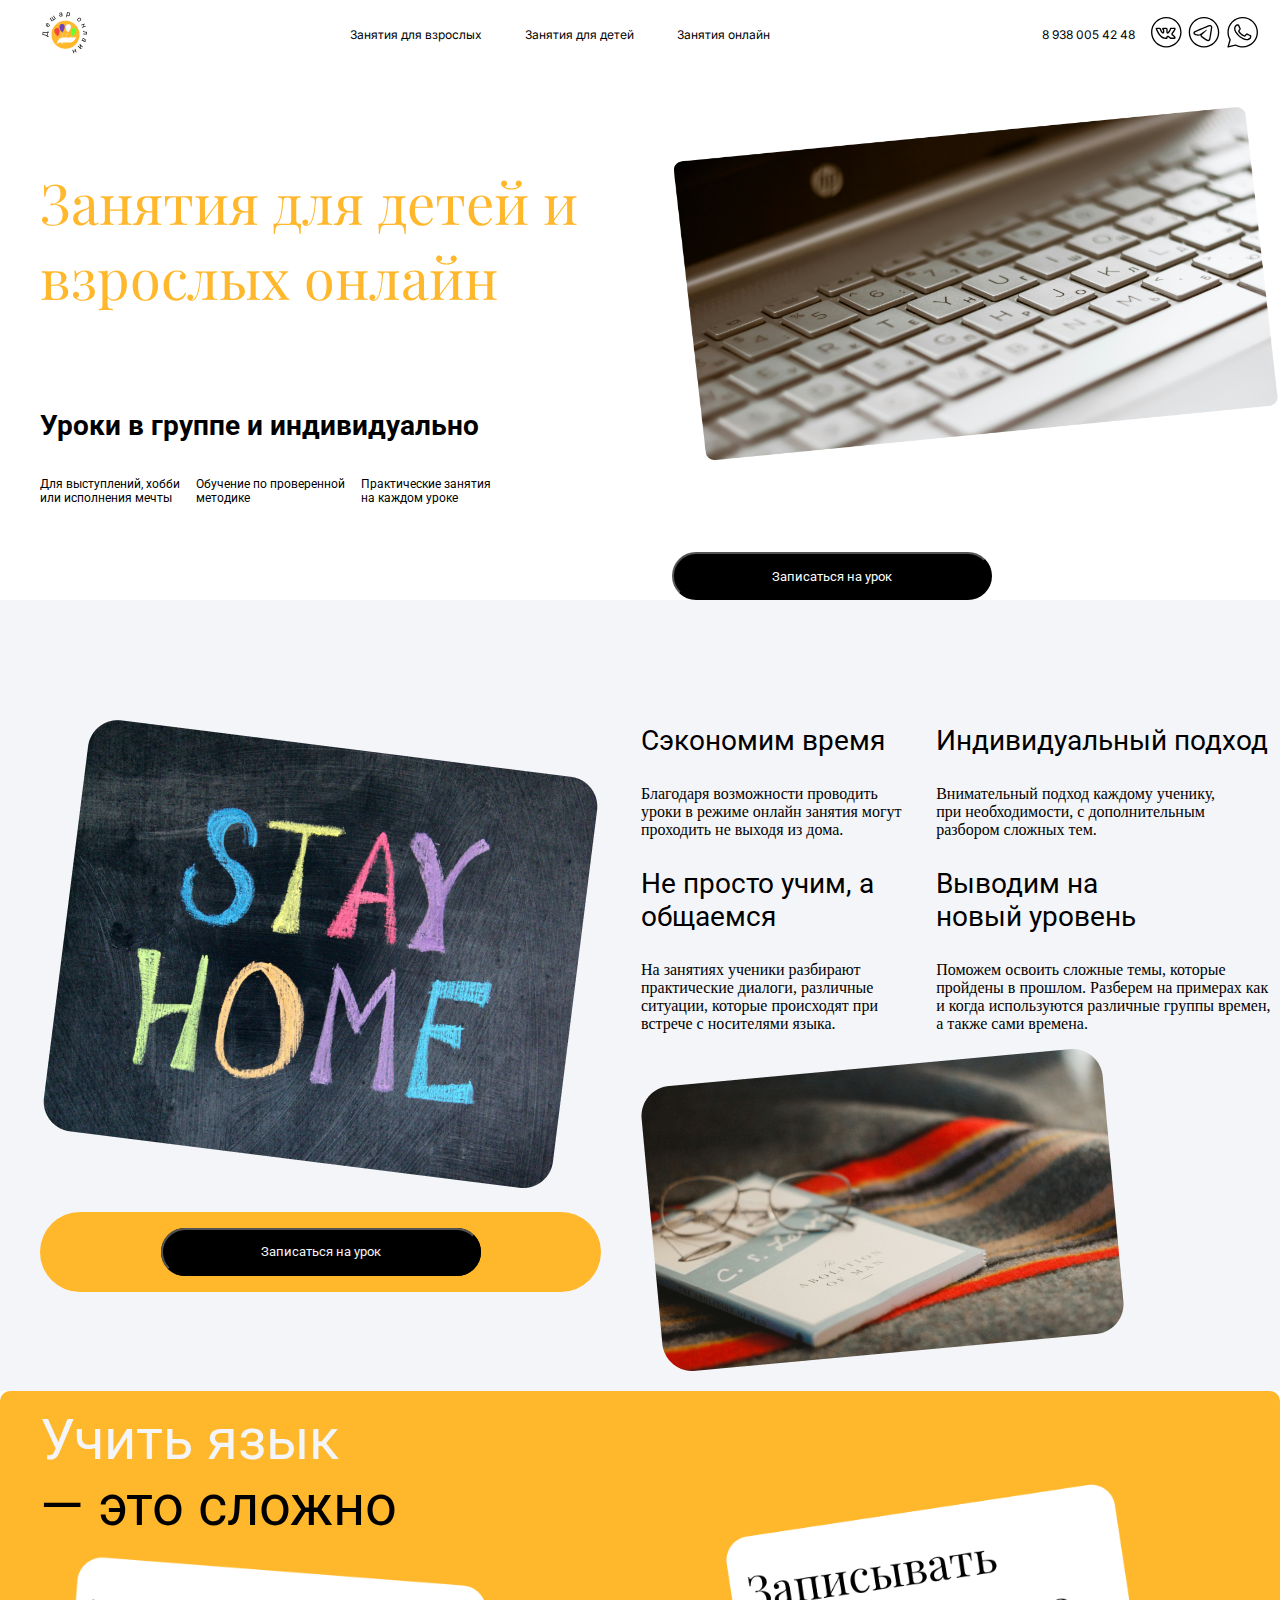
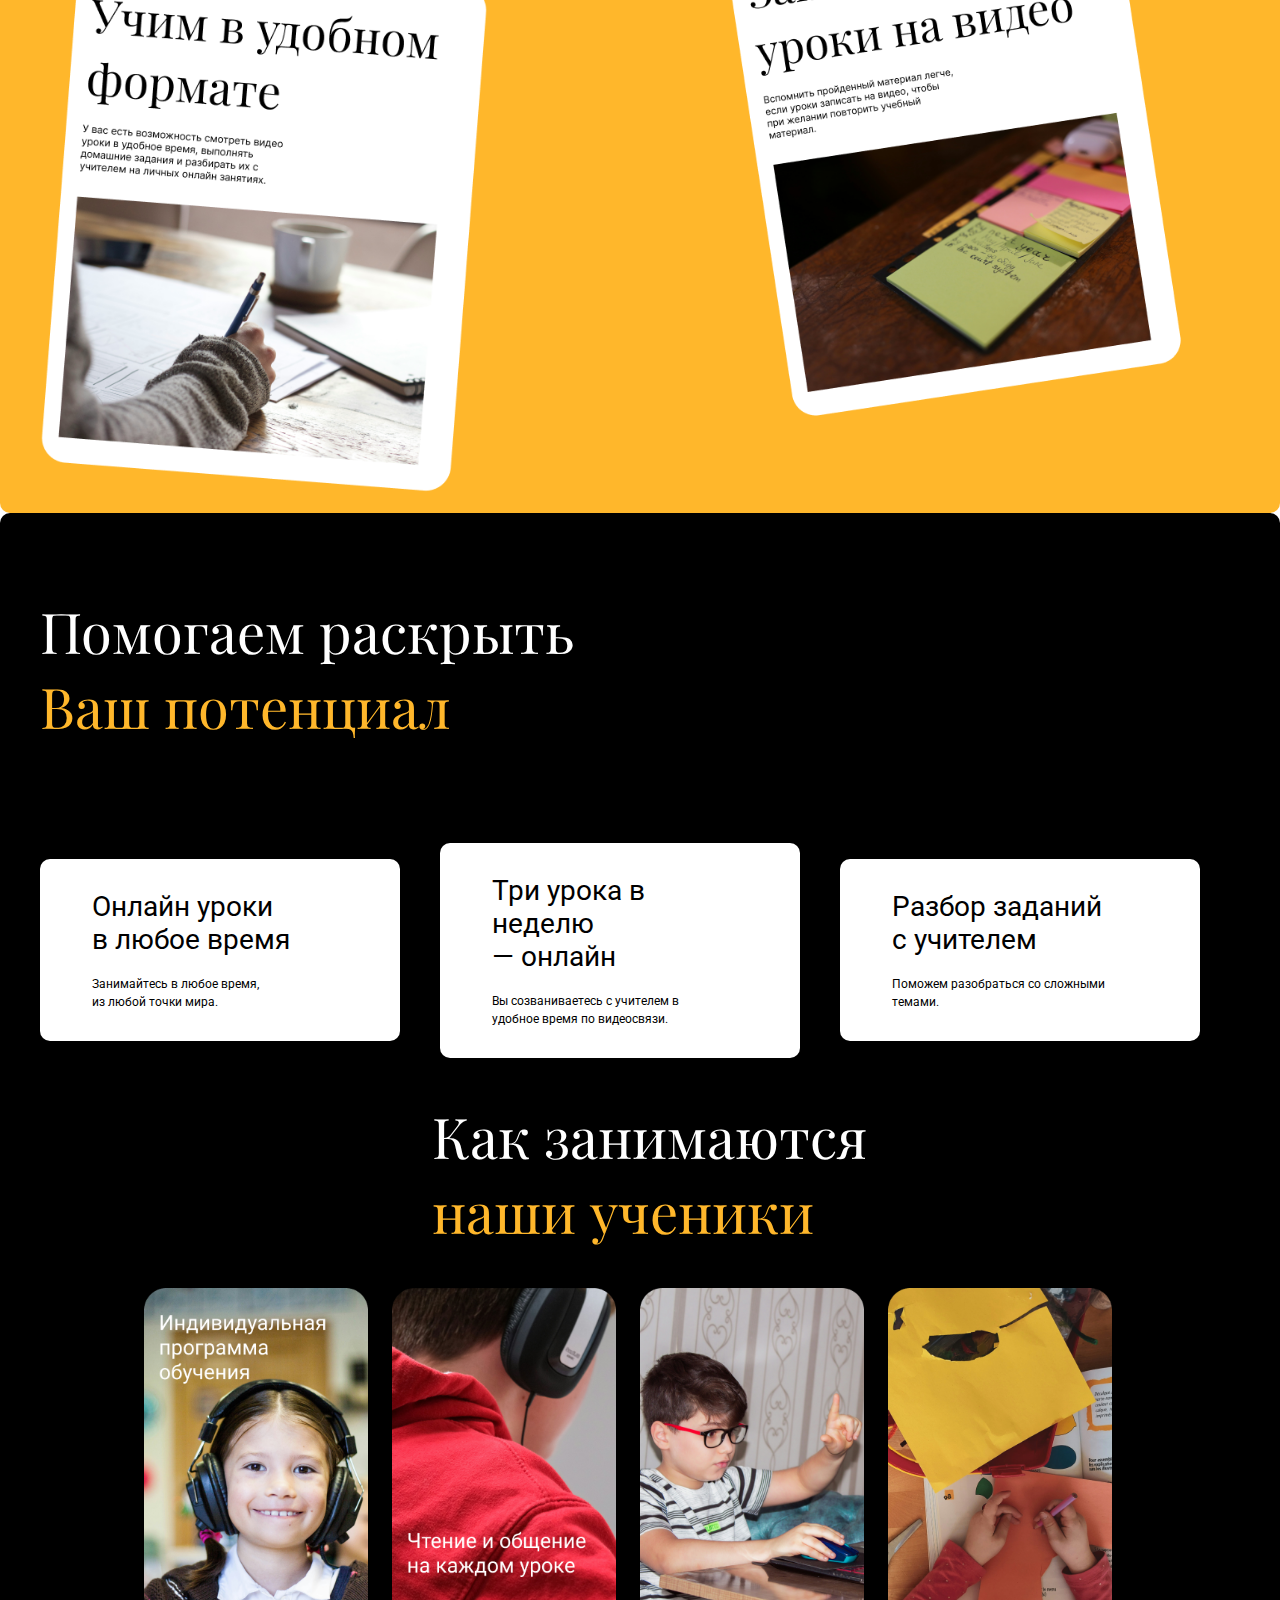
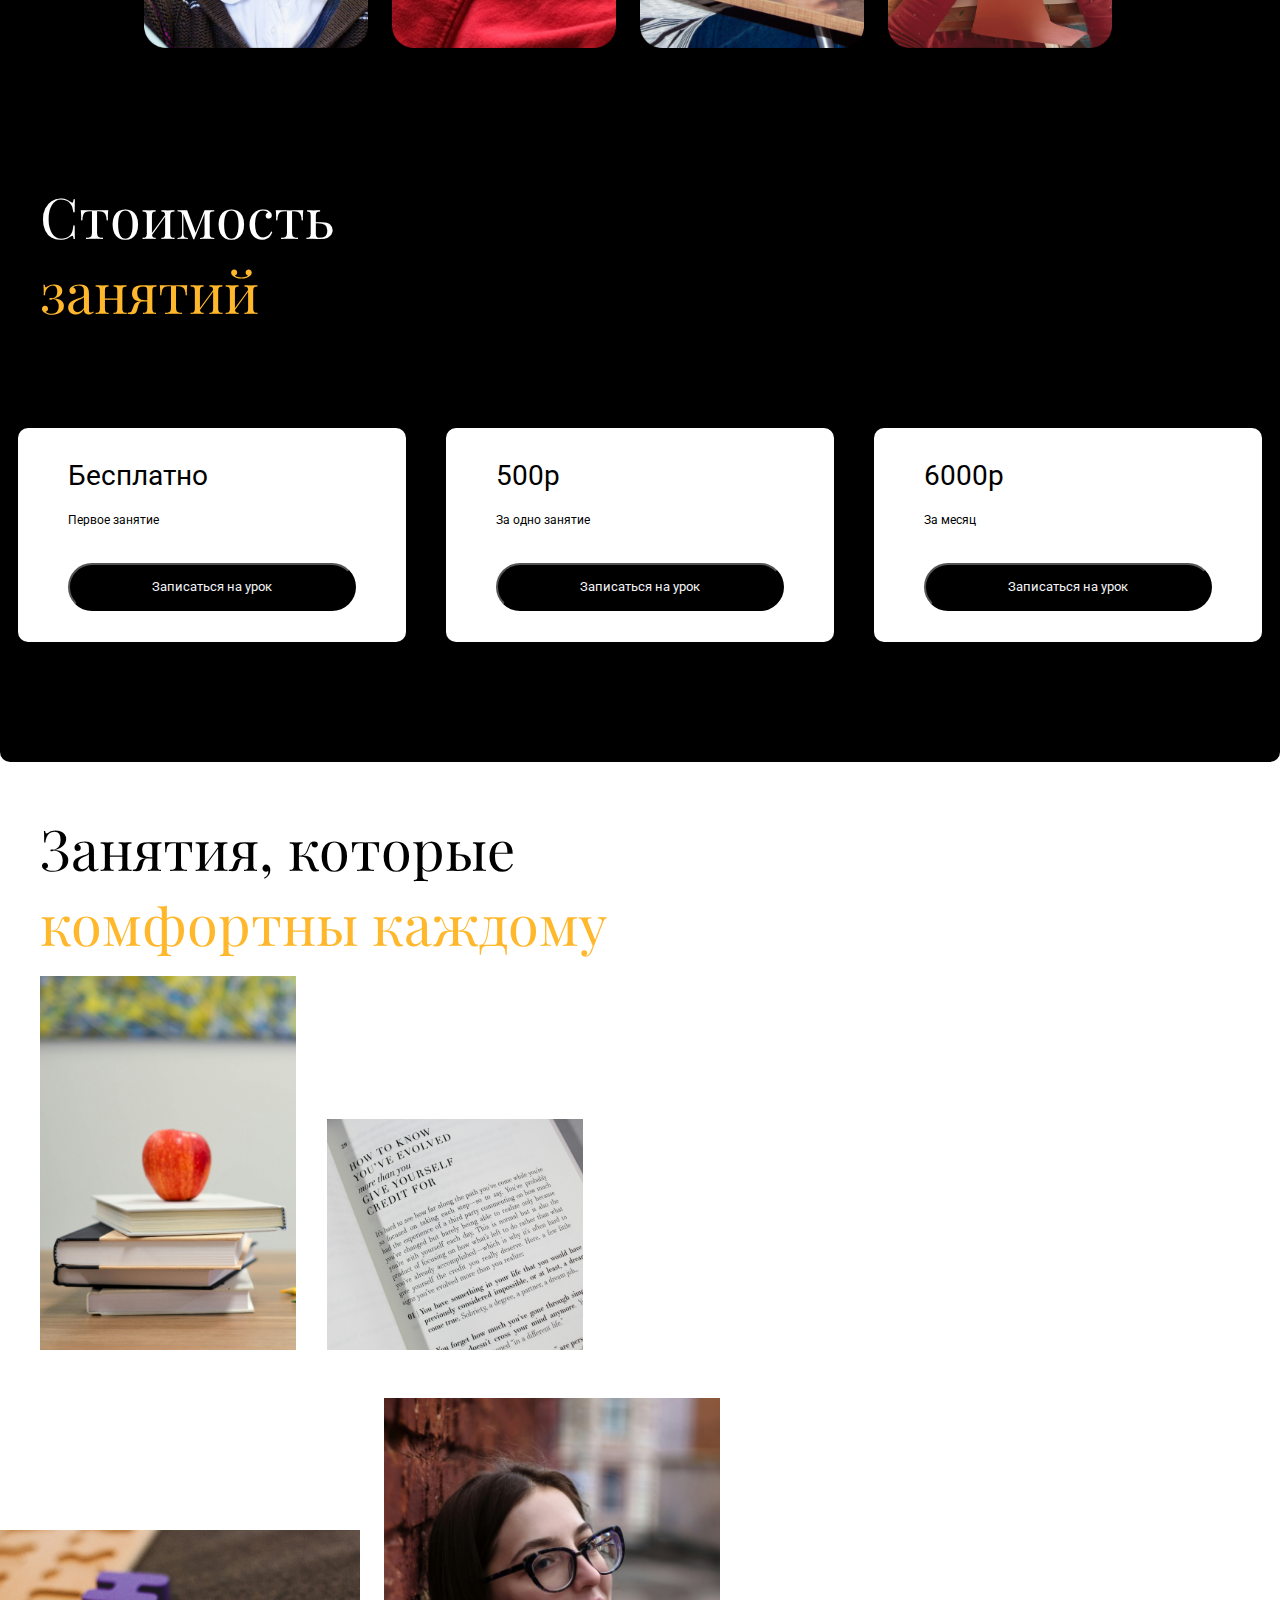
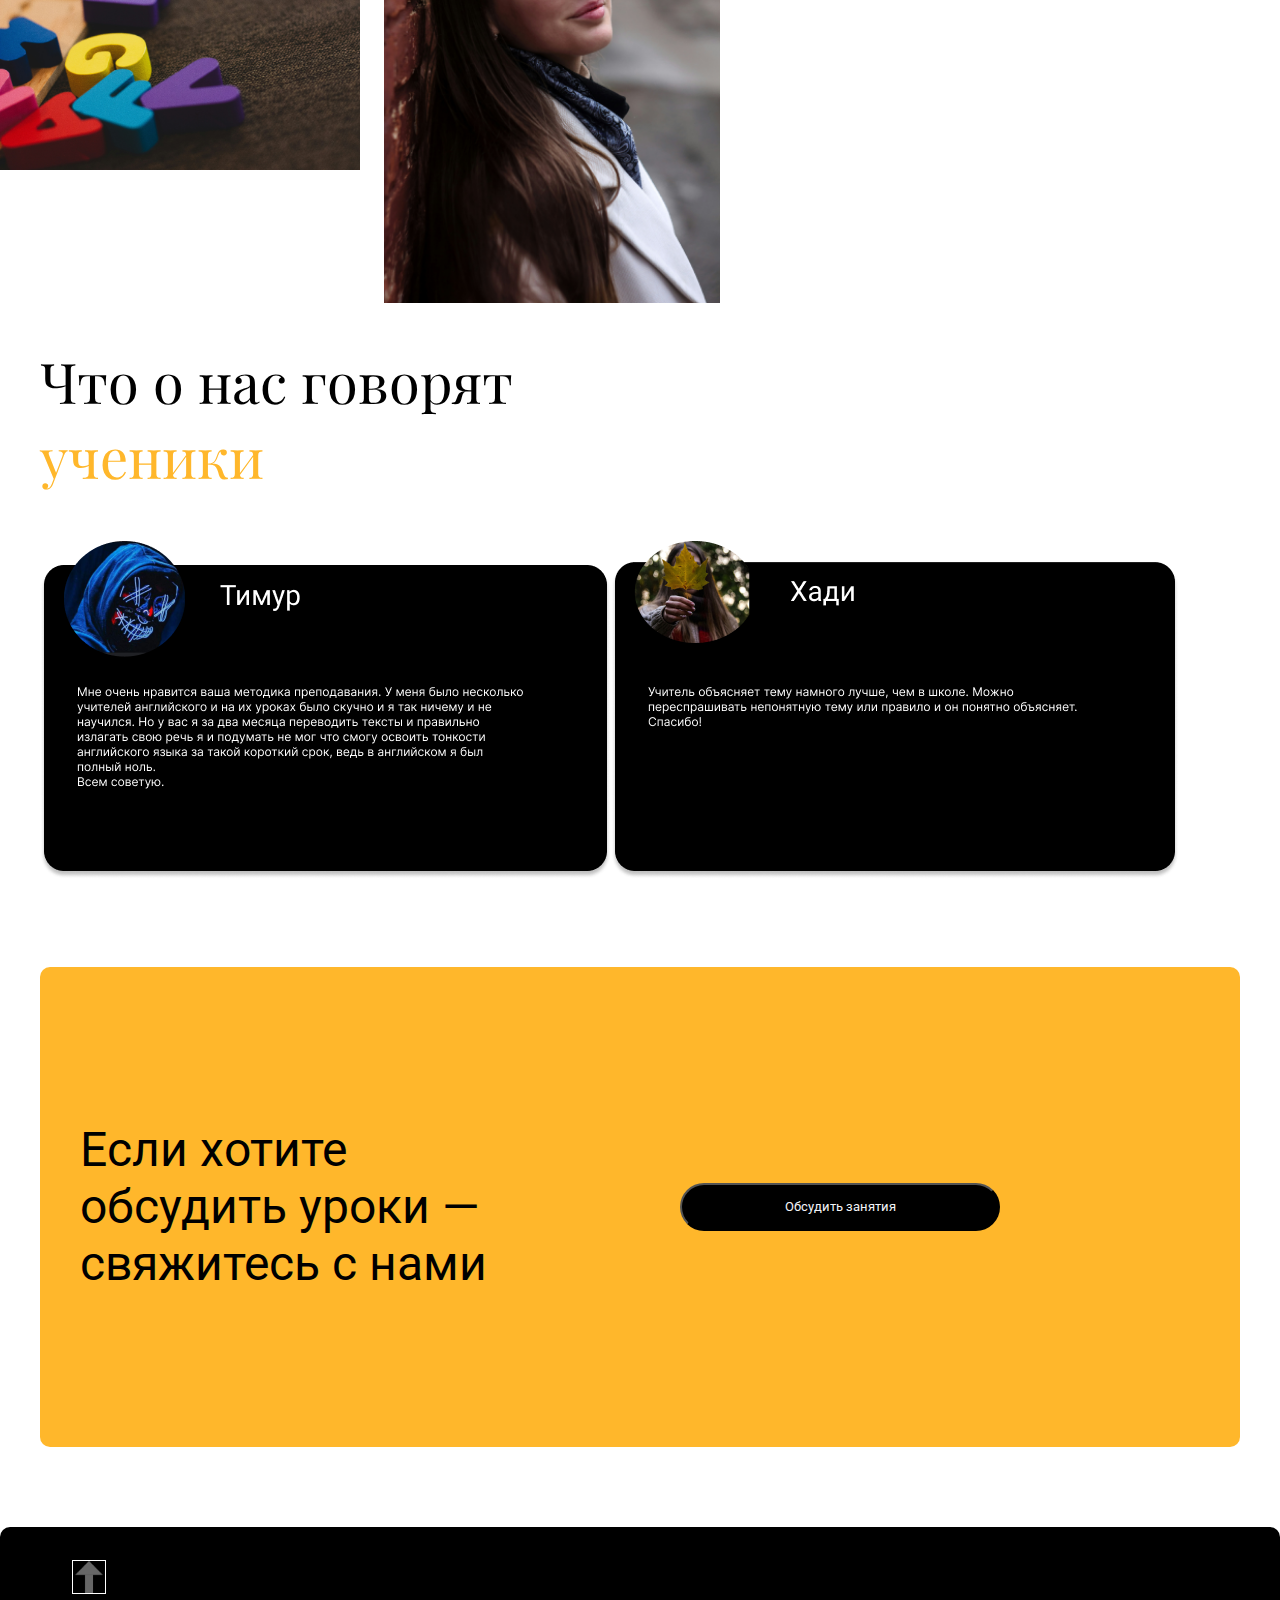
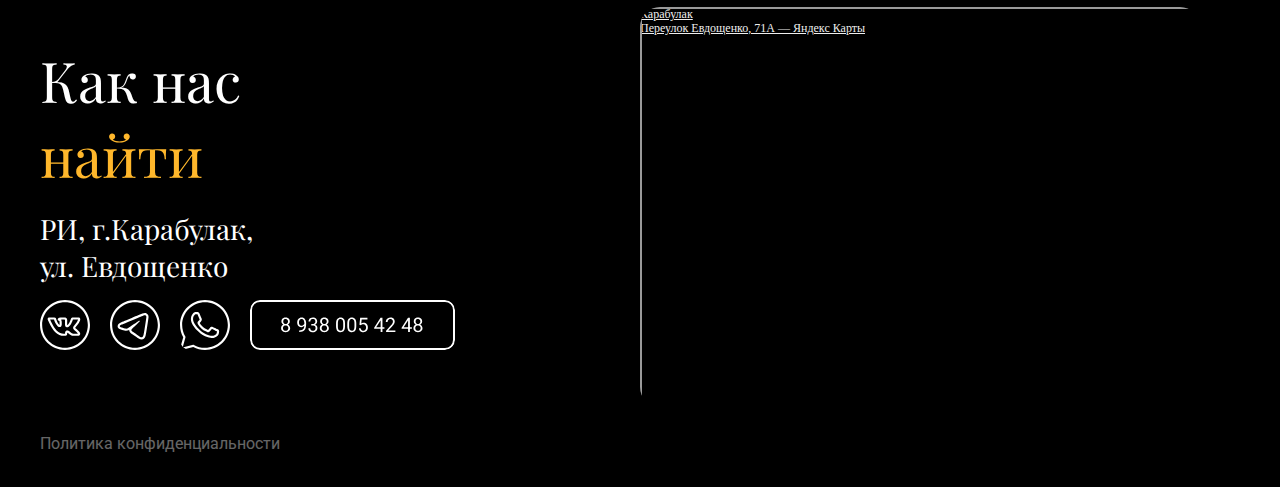
==== commit 3c82f63a: "test" ====
--- a/index.html
+++ b/index.html
@@ -3,9 +3,8 @@
 <head>
     <meta charset="UTF-8">
     <meta name="viewport" content="width=device-width, initial-scale=1.0">
-    <meta name="yandex-verification" content="ac9508520f899d9a" />
-    <meta name="description" content="Курсы и дополнительные занятия для взрослых и детей">
-    <meta name="keywords" content="Английский язык. Русский язык. Ингушский язык. Онлайн занятия. Онлайн школа в Ингушетии. Репетитор онлайн.">
+    <meta name="description" content="Занятия в онлайн режиме. Изучение английского, русского, ингушского языка.">
+    <meta name="keywords" content="Онлайн занятия. Английский язык. Ингушский язык. Русский язык.">
     <link type="image/x-icon" rel="shortcut icon" href="favicon.ico">
     <link rel="preconnect" href="https://fonts.googleapis.com">
 <link rel="preconnect" href="https://fonts.gstatic.com" crossorigin>
@@ -18,8 +17,8 @@
 <link rel="preconnect" href="https://fonts.googleapis.com">
 <link rel="preconnect" href="https://fonts.gstatic.com" crossorigin>
 <link href="https://fonts.googleapis.com/css2?family=Inter:ital,opsz,wght@0,14..32,100..900;1,14..32,100..900&family=Playfair+Display:ital,wght@0,400..900;1,400..900&family=Roboto:ital,wght@0,100;0,300;0,400;0,500;0,700;0,900;1,100;1,300;1,400;1,500;1,700;1,900&display=swap" rel="stylesheet">
-<link rel="stylesheet" href="indexOlder.css">
-<title>Дешар онлайн. Занятия для взрослых</title>
+    <link rel="stylesheet" href="indexOnline.css">
+    <title>Дешар онлайн. Занятия онлайн</title>
 </head>
 <body>
     
@@ -28,20 +27,18 @@
              <a href="index.html">
                  <img class="logotip" src="logotip.png" alt="english">
              </a>
-            
             <div class="ListItems">
               <a href="index.html" class="ListItem">Занятия для взрослых</a>
              <a href="indexChildren.html" class="ListItem">Занятия для детей</a>
-             <a href="indexOnline.html" class="ListItem">Занятия онлайн</a>
-            </div>
-           
+             <a href="indexOnline.html" class="ListItem"> Занятия онлайн</a>
+            </div>
             <div class="logotipy">
-             <a href="tel:+79380054248" class="Number">8 938 005 42 48</a>
-             <a href="https://vk.com/id102390993" class="logotips"><img class="logo-vk" src="vk.svg" alt="vk"></a>
-             <a href="https://t.me/DesharOnline" class="logotips"><img class="logo-tg" src="tg.svg" alt="telegram"></a>
-             <a href="https://api.whatsapp.com/send?phone=79380054248" class="logotips"><img class="logo-whatsup" src="whatsup.svg" alt="whatsup"></a>
-             
-            </div>
+                <a href="tel:+79380054248" class="Number">8 938 005 42 48</a>
+                <a href="https://vk.com/id102390993" class="logotips"><img class="logo-vk" src="vk.svg" alt="vk"></a>
+                <a href="https://t.me/DesharOnline" class="logotips"><img class="logo-tg" src="tg.svg" alt="telegram"></a>
+                <a href="https://api.whatsapp.com/send?phone=79380054248" class="logotips"><img class="logo-whatsup" src="whatsup.svg" alt="whatsup"></a>
+                
+               </div>
             <div class="hamburger-menu">
 
                 <input id="menu__toggle" type="checkbox" />
@@ -70,22 +67,21 @@
             </div>
             <div class="Wrap">
              <div class="WrapLeft">
-                 <h1 class="losung">Обучаем английскому, русскому, ингушскому языку с нуля</h1>
+                 <h1 class="losung">Занятия для детей и взрослых онлайн</h1>
                  <div class="WrapLeftBut">
                     <a class="WrapLeftButton" href="https://t.me/DesharOnline"><button class="WrapLeftButton">Записаться на урок</button></a>
                  </div>
-                 <h2 class="sublosung">Уроки для взрослых в группе и индивидуально</h2>
+                 <h2 class="sublosung">Уроки в группе и индивидуально</h2>
                  <div class="WrapDown">
-                     <p class="minitext">Обучение в удобное для вас<br>время</p>
-                     <p class="minitext">Онлайн и офлайн формы<br>преподавания</p>
-                     <p class="minitext">Индивидуальный подход каждому<br>ученику</p>
+                     <p class="minitext">Для выступлений, хобби<br>или исполнения мечты</p>
+                     <p class="minitext">Обучение по проверенной<br>методике</p>
+                     <p class="minitext">Практические занятия<br>на каждом уроке</p>
                  </div>  
              </div>          
              <div class="WrapRight">
-                 <img class="picture" src="Главная.png">
+                 <img class="picture" src="ГлавнаяOnline.png">
                  <a href="https://t.me/DesharOnline"><button class="button">Записаться на урок</button></a>
-             </div>  
-                 
+
             </div>
          </div>
          <div class="SecondPage">
--- a/indexOnline.css
+++ b/indexOnline.css
@@ -0,0 +1,1277 @@
+body {
+    margin: 0;
+}
+.HeadPage {
+    background-color: #fff;
+   display: flex;
+   flex-wrap: wrap;
+   width: 100%;
+}
+.WrapLeftButton {
+    display: none;
+}
+@media (max-width: 500px) {
+    
+    .WrapLeft {
+       
+         display: flex;
+        flex-wrap: wrap;
+        width: 100%;
+        margin-bottom: 3.5rem;
+    }
+    
+    .WrapRight {
+        display: none;
+    }
+    .losung {
+    background-image: url("./ГлавнаяOnlineБГ.png");
+    background-size: cover;
+    background-color: #fff;
+    color: #FFB72B;
+    font-family: "Playfair Display", serif;
+    font-size: 2rem;
+    font-weight: normal;
+    margin: 0;
+    padding: 0;
+    width: 100%;
+    }
+    .sublosung {
+    background-image: url("");
+        background-size: contain;
+    color: #000000;
+    font-family: "Roboto", sans-serif;
+    font-size: 1.75rem;
+    font-weight: bold;
+    width: 100%;
+    margin: 1rem 0;
+    }
+
+     .ListItem,
+     .Number,
+     .logotips {
+      display: none;
+        }
+        .minitext {
+            display: none;
+        }
+        .WrapDown {
+            display: none;
+        }
+
+        .WrapLeftBut  {
+           padding: 2.5rem 0 0 2.5rem;
+           margin: 0;
+        }
+        .WrapLeftButton {
+            background-color: #000000;
+            font-family: "Roboto", sans-serif;
+            text-decoration: none;
+            width: 20rem;
+            height: 3rem;
+            color: #F4F5F9;
+            font-size: 0.8rem;
+            border-radius:  50px;
+            display: block;
+        }
+}
+
+    
+
+.Header {
+    
+    font-family: 'Inter';
+    font-size: 0.75rem;
+    min-height: 1px;
+    display: flex;
+    align-items: center;
+    margin-left: 1.5rem;
+    padding: 0.5rem 1rem;
+    width: 100%;
+    border-radius: 50px;
+    
+}
+.ListItem,
+.Number,
+.logotips {
+color: #000000;
+}
+.logotip {
+ margin-right: 16.4rem;   
+ border-radius: 50%;
+}
+
+.ListItem {
+    text-decoration: none;
+    padding-right: 2.5rem;
+    font-family: 'Inter';
+    font-size: 0.75rem;
+    font-family: "Inter", sans-serif;
+    font-style: normal;
+}
+.ListItems :hover {
+    color: #FFB72B;
+}
+.logotipy {
+    display: flex;
+    align-items: center;
+    margin-left: auto;
+}
+
+.Number {
+    padding-right: 1rem;
+    text-decoration: none;
+    font-family: 'Inter';
+font-size: 0.75rem;
+}
+.logotipy :hover {
+    color: #FFB72B;
+    border-radius: 50%;
+}
+.logotips {
+    padding-right: 0.4rem;
+}
+
+.Wrap {
+width: 100%;
+display: flex;
+
+}
+
+
+.picture {
+    width: 38rem;
+    height: 30rem;
+    margin-right: auto;
+}
+.losung {
+    background-color: #fff;
+    color: #FFB72B;
+    font-family: "Playfair Display", serif;
+    font-size: 3.5rem;
+    font-weight: normal;
+    margin-left: 2.5rem;
+    padding: 3.625rem 0;
+    width: 100%;
+}
+.sublosung {
+    background-color: #fff;
+    color: #000000;
+    font-family: "Roboto", sans-serif;
+    font-size: 1.75rem;
+    font-weight: bold;
+    width: 32rem;
+    margin-left: 2.5rem;
+}
+.WrapDown {
+display: flex;
+align-items: center;
+margin-left: 2.5rem;
+}
+
+.minitext {
+   background-color: #fff;
+    color: #000000;
+    font-family: "Roboto", sans-serif;
+    font-weight: normal;
+    font-size: 0.75rem;
+    padding: 0 1rem 0 0;
+}
+.button {
+    background-color: #000000;
+    font-family: "Roboto", sans-serif;
+    width: 20rem;
+    height: 3rem;
+    color: #fff;
+    font-size: 0.8rem;
+    border-radius:  50px;
+}
+a :hover {
+    color: #000000;
+    background-color: #FFB72B;
+}
+
+.SecondPage {
+    background-color: #F4F5F9;
+    display: flex;
+align-items: center;
+padding-top: 1rem;
+width: 100%;
+
+}
+
+@media (max-width: 500px) {
+    .SecondPage {
+        width: 100%;
+        display: flex;
+        flex-wrap: wrap;
+        background-color: #fff;
+        margin: 0;
+        padding: 0;
+        
+    }
+    .SecRightBlock {
+        width: 100%;
+        margin: 0;
+        background-color: #fff;
+        padding: 0;
+    }
+    .SecRight {
+        margin: 0;
+        padding: 0;
+    }
+    .SecSubRight {
+        margin: 0;
+        padding: 0;
+        background-color: #fff;
+    }
+    .imgStayHome {
+        display: none;
+        
+    }
+    .SecButton {
+        display: none;
+    }
+    
+    .SecHeadText1, .SecHeadText2 {
+        display: none;
+    }
+   
+    .SecSubHeadText1, .SecSubHeadText2 {
+        display: none;
+    }
+    .book_glass {
+        width: 20rem;
+
+    }
+
+}
+
+.imgStayHome {
+    padding-bottom: 1rem;
+}
+.SecSubRight {
+    background-color: #F4F5F9;
+    display: flex;
+align-items: center;
+}
+.SecLeftBlock {
+margin-right: 2rem;
+}
+.SecRight {
+    padding: 5rem 0 1rem 2.5rem;
+    margin-right: auto;
+}
+.SecLeft {
+    margin-left: 2.5rem;
+}
+.SecHeadText1, .SecHeadText2, .SecHeadText3, .SecHeadText4 {
+    
+    font-size: 1.75rem;
+    font-family: "Roboto", sans-serif;
+    color: #000000;
+}
+.SecBut {
+   background-color: #FFB72B;
+   border-radius: 50px;
+   display: flex;
+   align-items: center;
+   justify-content: center;
+   min-height: 5rem;
+   width: 100%;
+}
+.SecButton {
+    background-color: #000000;
+    font-family: "Roboto", sans-serif;
+    width: 20rem;
+    height: 3rem;
+    color: #F4F5F9;
+    font-size: 0.8rem;
+    border-radius:  50px;
+}
+
+a :hover {
+    background-color: #FFB72B;
+    
+}
+
+.ThirdPage {
+   display: flex;
+   align-items: center;
+   
+   background-color: #FFB72B;
+   border-radius: 10px;
+   width: 100%;
+}
+.ThirdLeft {
+    margin: 1rem 2.5rem;
+    background-color: #FFB72B;
+}
+.ThirdRight {
+    margin-left: auto;
+    background-color: #FFB72B;
+    padding-right: 6rem;
+    
+
+}
+.ThirdTextTop {
+    
+    font-size: 3.5rem;
+    font-family: "Roboto", sans-serif;
+    color: #F4F5F9;
+    background-color: #FFB72B;
+}
+.ThirdTextDown {
+    font-size: 3.5rem;
+    font-family: "Roboto", sans-serif;
+    color: #000000;
+    background-color: #FFB72B;
+}
+.ThirdLeftPicture {
+    margin-top: 1rem;
+    background-color: #FFB72B;
+    width: 28rem;
+}
+.ThirdRightPicture {
+    background-color: #FFB72B;
+    width: 100%;
+}
+@media (max-width: 500px) {
+  .ThirdPage {
+    width: 100%;
+        display: flex;
+        flex-wrap: wrap;
+        margin: 2rem 0;
+  }
+
+  .ThirdTextTop {
+    
+    font-size: 2rem;
+    font-family: "Roboto", sans-serif;
+    color: #F4F5F9;
+    background-color: #FFB72B;
+}
+.ThirdTextDown {
+    font-size: 2rem;
+    font-family: "Roboto", sans-serif;
+    color: #000000;
+    background-color: #FFB72B;
+}
+
+  .ThirdRight {
+    display: none;
+  }
+  .ThirdLeft {
+    width: 100%;
+    
+        color: #FFB72B;
+        font-family: "Playfair Display", serif;
+        font-size: 2rem;
+  }
+  .ThirdLeftPicture {
+    margin-top: 1rem;
+    background-color: #FFB72B;
+    width: 20rem;
+}
+}
+
+.ForthPage {
+    width: 100%;
+    
+}
+
+.ForthTopBlock {
+    font-family: "Playfair Display", serif;
+    font-weight: normal;
+    font-size: 3.5rem;
+    padding: 5rem 0 3.75rem 2.5rem;
+    background-color: #000000;
+    border-radius: 10px 10px 0 0px;
+}
+.FTBHeadTextTop {
+    color: #fff;
+    background-color: #000000;
+}
+.FTBHeadTextBottom {
+color: #FFB72B;
+background-color: #000000;
+}
+.ForthBottomBlock {
+    display: flex;
+    align-items: center;
+    justify-content: center;
+    padding: 2.5rem;
+    background-color: #000000;
+    
+}
+
+.ForthBottomBlockItems {
+   padding: 1.94rem 3.25rem;
+   margin-right: 2.5rem;
+   border-radius: 10px;
+   width: 23.5rem;
+   background-color: #fff;
+}
+.FBBTopText {
+    background-color: #fff;
+    font-family: "Roboto", sans-serif;
+    font-size: 1.75rem;
+    font-weight: normal;
+    margin: 1rem 0;
+}
+.FBBBottomText {
+    background-color: #fff;
+    font-family: "Roboto", sans-serif;
+    font-size: 0.75rem;
+    font-weight: normal;
+}
+@media (max-width: 500px) {
+    
+        .ForthPage {
+        width: 100%;
+        display: flex;
+        flex-wrap: wrap;
+        }
+        .ForthTopBlock {
+            font-family: "Playfair Display", serif;
+            font-weight: normal;
+            font-size: 2rem;
+            width: 100%;
+            background-color: #000000;
+            border-radius: 10px 10px 0 0px;
+        }
+        .ForthBottomBlock {
+            display: flex;
+            flex-direction: column;
+            padding: 1rem;
+            background-color: #000000;
+            width: 100%;
+        }
+        .ForthBottomBlockItems {
+            margin: 0 0 1rem 0;
+            border-radius: 10px;
+            width: 15rem;
+            background-color: #fff;
+         }
+}
+.FifthPage {
+    background-color: #000000;
+    width: 100%;
+}
+
+.FifthBottomBlock {
+    background-color: #000000;
+    display: flex;
+    align-items: center;
+    justify-content: center;
+}
+.fifthpicitem {
+    background-color: #000000;
+    margin: 2.5rem 1.5rem 3.125rem 0;
+    width: 14rem;
+}
+.FifthTopText {
+    background-color: #000000;
+    color: #fff;
+    font-family: "Playfair Display", serif;
+    font-weight: normal;
+    font-size: 3.5rem;
+    margin-left: 27rem;
+}
+.FifthBottomText {
+    background-color: #000000;
+    color: #FFB72B;
+    font-family: "Playfair Display", serif;
+    font-weight: normal;
+    font-size: 3.5rem;
+    margin-left: 27rem;
+}
+
+@media (max-width: 500px) {
+    
+    .FifthPage {
+   
+   display: flex;
+   flex-wrap: wrap;
+    width: 100%;
+    }
+
+    .FifthTopText {
+        background-color: #000000;
+        color: #fff;
+        font-family: "Playfair Display", serif;
+        font-weight: normal;
+        font-size: 2rem;
+        margin-left: 2rem;
+        padding-top: 2rem;
+    }
+    .FifthBottomText {
+        background-color: #000000;
+        color: #FFB72B;
+        font-family: "Playfair Display", serif;
+        font-weight: normal;
+        font-size: 2rem;
+        margin-left: 2rem;
+    }
+    .FifthTopBlock {
+        display: flex;
+        flex-wrap: wrap;
+        
+    }
+    .FifthBottomBlock {
+    background-color: #000000;
+     display: flex;
+    flex-wrap: wrap;
+    width: 100%;
+        }
+}
+
+
+.SixthPage {
+    width: 100%;
+    background-color: #000000;
+    padding-bottom: 5rem;
+    border-radius: 0 0 10px 10px;
+}
+@media (max-width: 500px) {
+    
+    .SixthPage {
+    width: 100%;
+    display: flex;
+    flex-wrap: wrap;
+    }
+    .SixthTopBlock {
+        font-family: "Playfair Display", serif;
+        font-weight: normal;
+        font-size: 2rem;
+        width: 100%;
+        background-color: #000000;
+        border-radius: 10px 10px 0 0px;
+    }
+    .SixthBottomBlock {
+        display: flex;
+        flex-wrap: wrap;
+        background-color: #000000;
+        width: 15rem;
+    }
+    .SixthBottomBlockItems {
+        margin: 0 auto 1rem 2rem;
+        border-radius: 10px;
+        
+        background-color: #fff;
+    }    
+}
+.SixthTopBlock {
+    font-family: "Playfair Display", serif;
+    font-weight: normal;
+    font-size: 3.5rem;
+    padding: 5rem 0 3.75rem 2.5rem;
+    background-color: #000000;
+    border-radius: 0px 10px 0 0px;
+}
+.STBTopText{
+    color: #fff;
+    background-color: #000000;
+}
+.STBBottomText {
+color: #FFB72B;
+background-color: #000000;
+}
+.SixthBottomBlock {
+    display: flex;
+    align-items: center;
+    justify-content: center;
+    padding: 2.5rem;
+    margin-left: 2.5rem;
+    background-color: #000000;
+    
+}
+
+.SixthBottomBlockItems {
+   padding: 1.94rem 3.125rem;
+   margin-right: 2.5rem;
+   border-radius: 10px;
+   width: 23.5rem;
+   background-color: #fff;
+}
+.SBBTopText {
+    background-color: #fff;
+    font-family: "Roboto", sans-serif;
+    font-size: 1.75rem;
+    font-weight: normal;
+    margin: 1rem 0;
+}
+.SBBBottomText {
+    background-color: #fff;
+    font-family: "Roboto", sans-serif;
+    font-size: 0.75rem;
+    font-weight: normal;
+}
+.SBBButton {
+    background-color: #000000;
+    font-family: "Roboto", sans-serif;
+    width: 18rem;
+    height: 3rem;
+    color: #F4F5F9;
+    font-size: 0.8rem;
+    border-radius:  50px;
+    margin-top: 2.2rem;
+}
+
+.SeventhPage {
+    background-color: #fff;
+    display: flex;
+    flex-wrap: wrap;
+    width: 100%;
+}
+
+@media (max-width: 500px) {
+    .SeventhPage {
+        display: flex;
+        flex-wrap: wrap;
+       width: 100%;
+    }
+
+    .SeventhLeftBlock {
+        background-color: #fff;
+        padding: 0;
+        margin: 0;
+        display: flex;
+        flex-wrap: wrap;
+        width: 100%;
+    }
+    .SeventhRightBlock {
+        background-color: #fff;
+        padding: 0;
+        margin: 0;
+        display: flex;
+        flex-wrap: wrap;
+        width: 100%;
+    }
+
+    
+    .SLBLeftPicth {
+        margin-right: 1rem;
+        width: 100%;
+    }
+    .SLBRightPicth {
+    display: none;
+    }
+    .SRBLeftPicth {
+        width: 5rem;
+        margin-left: 1rem;
+        margin-bottom: 1rem;
+    }
+    .SRBRightPicth {
+    width: 5rem;
+    margin-left: 1rem;
+    }
+    .SLBTextBlock {
+        background-color: #fff;
+        padding: 0;
+        margin-left: 0;
+        width: 100%;
+    }
+    .SLBTopText {
+        background-color: #fff;
+        color: #000000;
+        font-family: "Playfair Display", serif;
+        font-weight: normal;
+        font-size: 2rem;
+        
+        
+    }
+    .SLBBottomText{
+        background-color: #fff;
+        color: #FFB72B;
+        font-family: "Playfair Display", serif;
+        font-weight: normal;
+        font-size: 2rem;
+        width: 100%;
+    }
+}
+
+.SeventhLeftBlock {
+    background-color: #fff;
+    padding: 2rem 0 3rem 0;
+}
+.SeventhRightBlock {
+    display: flex;
+    align-items: center;
+    background-color: #fff;
+}
+.SLBLeftPicthBlock {
+    display: flex;
+    align-items: end;
+    background-color: #fff;
+    padding-left: 2.5rem;
+}
+
+.SLBLeftPicth {
+    
+    width: 16rem;
+}
+.SLBRightPicth {
+margin-left: auto;
+width: 16rem;
+margin-right: 1.5rem;
+}
+.SRBLeftPicth {
+    width: 22.5rem;
+    margin-right: 1.5rem; 
+}
+.SRBRightPicth {
+width: 21rem;
+}
+.SLBTextBlock {
+    background-color: #fff;
+    padding: 1rem 0;
+    margin-left: 2.5rem;
+}
+.SLBTopText {
+    background-color: #fff;
+    color: #000000;
+    font-family: "Playfair Display", serif;
+    font-weight: normal;
+    font-size: 3.5rem;
+    
+}
+.SLBBottomText{
+    background-color: #fff;
+    color: #FFB72B;
+    font-family: "Playfair Display", serif;
+    font-weight: normal;
+    font-size: 3.5rem;
+}
+
+.EightthPage {
+    background-color: #fff;
+    width: 100%;
+    margin: 2.5rem 0;
+}
+
+@media (max-width: 500px) {
+    .EightthPage {
+        display: flex;
+        flex-wrap: wrap;
+        width: 100%;
+    }
+    .EightthPageTopBlock {
+        background-color: #fff;
+        margin-left: 1rem;
+    }
+    .EightthPageBottomBlock {
+        background-color: #fff;
+        margin-left: 1rem;
+        display: flex;
+        flex-wrap: wrap;
+        padding: 1rem 0; 
+    }
+    .EPTBTopText{
+        background-color: #fff;
+        color: #000000;
+        font-family: "Playfair Display", serif;
+        font-weight: normal;
+        font-size: 2rem;
+    }
+    .EPTBBottomText{
+        background-color: #fff;
+        color: #FFB72B;
+        font-family: "Playfair Display", serif;
+        font-weight: normal;
+        font-size: 2rem;
+    }
+    .Timur {
+        width: 100%;
+    }
+    .Hady {
+        width: 100%;
+    }
+}
+
+.EightthPageTopBlock {
+    background-color: #fff;
+    margin-left: 2.5rem;
+}
+.EightthPageBottomBlock {
+    background-color: #fff;
+    margin-left: 2.5rem;
+    display: flex;
+    align-items: center;
+    padding: 3rem 0; 
+}
+.EPTBTopText{
+    background-color: #fff;
+    color: #000000;
+    font-family: "Playfair Display", serif;
+    font-weight: normal;
+    font-size: 3.5rem;
+}
+.EPTBBottomText{
+    background-color: #fff;
+    color: #FFB72B;
+    font-family: "Playfair Display", serif;
+    font-weight: normal;
+    font-size: 3.5rem;
+}
+
+.NinePage {
+    background-color: #FFB72B;
+    width: 80rem;
+    height: 20rem;
+    display: flex;
+    align-items: center;
+    padding: 5rem 0;
+    border-radius: 10px;
+    margin-left: 2.5rem;
+    margin-right: 2.5rem;
+    margin-bottom: 5rem;
+}
+
+@media (max-width: 500px) {
+    .NinePage {
+        display: flex;
+        flex-wrap: wrap;
+        width: 100%;
+        padding: 5rem 0;
+        margin: 2rem 0 0 0;
+    }
+    .NinePageLeftBlock {
+        margin-left: 1rem;
+        background-color: #FFB72B;
+        color: #000000;
+        font-family: "Roboto", sans-serif;
+        font-weight: normal;
+        font-size: 2rem;
+        width: 100%;
+        display: flex;
+        flex-wrap: wrap;
+    }
+    .NPLBItems {
+        background-color: #FFB72B;
+        width: 100%;
+        
+    }
+    .NinePageRightBlock {
+    display: none;
+    }
+    .NPBBButton {
+        display: none;
+    }
+    
+    .NPBLButton  {
+        background-color: #000000;
+        font-family: "Roboto", sans-serif;
+        width: 20rem;
+        height: 3rem;
+        margin-top: 5rem;
+        color: #F4F5F9;
+        font-size: 0.8rem;
+        border-radius:  50px;
+        display: block;
+    }
+    .NineButLeft {
+    margin-top: 2rem;
+    }
+}    
+.NinePageLeftBlock {
+    margin-left: 2.5rem;
+    background-color: #FFB72B;
+    color: #000000;
+    font-family: "Roboto", sans-serif;
+    font-weight: normal;
+    font-size: 3rem;
+    width: 100%;
+}
+.NPLBItems {
+    background-color: #FFB72B;
+    
+}
+.NinePageRightBlock {
+margin-left: 2.5rem;
+background-color: #FFB72B;
+display: flex;
+align-items: center;
+width: 100%;
+}
+.NPBLButton {
+    display: none;
+}
+.NPBRButton {
+    background-color: #000000;
+    font-family: "Roboto", sans-serif;
+    width: 20rem;
+    height: 3rem;
+    color: #F4F5F9;
+    font-size: 0.8rem;
+    border-radius:  50px;
+    
+}
+.NineButLeft {
+    background-color: #FFB72B;
+    margin-left: 10rem;
+}
+
+.TenthPage {
+    background-color: #000000;
+    display: flex;
+    align-items: center;
+    border-radius: 10px 10px 0 0;
+    width: 100%;
+}
+
+@media (max-width: 500px) {
+    .TenthPage {
+        display: flex;
+        flex-wrap: wrap;
+        width: 100%;
+        padding: 0rem;
+        margin: 2rem 0 0 0;
+        border-radius: 10px 10px 0 0;
+    }
+    
+    .Map {
+        display: none;
+    }
+    .TenthPageRightBlock {
+      display: none;
+    
+    }
+    .TenthPageLeftBlock {
+        width: 100%;
+        margin: 0;
+        background-color: #000000;
+        padding: 2rem 0;
+        
+    }
+    .TenthPageIcons {
+        background-color: #000000;
+        color: #FFB72B;
+        border-radius: 10px;
+        margin: 0.625rem;
+
+    }
+    
+    .TenthPageIconsBlock {
+        width: 100%;
+        display: flex;
+        flex-wrap: wrap;
+        background-color: #000000;
+        margin: 0;
+    }
+    
+    .arrow {
+        width: 2rem;
+        height: 2rem;
+        background-color: #000000;
+        
+    }
+    .ArrowBox {
+        background-color: #000000;
+        border: solid #fff 1px;
+        width: 2rem;
+        height: 2rem;
+        margin-left: 1rem;
+        margin-bottom: 3rem;
+    }
+    
+    
+    .TPLBTopText {
+        background-color: #000000;
+        color:#fff ;
+        font-family: "Playfair Display", serif;
+        font-weight: normal;
+        font-size: 2rem;
+    }
+    .TPLBBottomText {
+        background-color: #000000;
+        color:#FFB72B ;
+        font-family: "Playfair Display", serif;
+        font-weight: normal;
+        font-size: 2rem;
+    }
+    .TPLBAdress {
+        background-color: #000000;
+        color:#fff ;
+        font-family: "Playfair Display", serif;
+        font-weight: normal;
+        font-size: 1.75rem; 
+    }
+    .politic {
+        margin: 5rem 0 0 0;
+        color: #ffffff;
+        font-family: "Roboto", sans-serif;
+        font-weight: normal;
+        font-size: 1rem;
+        text-decoration: none;
+        width: 100%;
+        display: flex;
+        flex-wrap: wrap;
+        opacity: 40%;
+        
+  }
+}
+
+.TenthPageLeftBlock {
+    margin: 0 2.5rem;
+    width: 100%;
+    background-color: #000000;
+}
+.TenthPageRightBlock {
+    background-color: #000000;
+margin: 5rem;
+display: flex;
+align-items: center;
+}
+.TenthPageIcons {
+    background-color: #000000;
+    color: #FFB72B;
+    border-radius: 10px;
+    margin-right: 0.625rem;
+}
+
+.TenthPageIconsBlock {
+    display: flex;
+    align-items: center;
+    background-color: #000000;
+    margin: 1rem 0;
+}
+
+.arrow {
+    width: 2rem;
+    height: 2rem;
+    background-color: #000000;
+    
+}
+.ArrowBox {
+    background-color: #000000;
+    border: solid #fff 1px;
+    width: 2rem;
+    height: 2rem;
+    margin-left: 2rem;
+    margin-bottom: 3rem;
+}
+
+.Map {
+    width: 35rem;
+    height: 25rem;
+    border-radius: 20px;
+}
+.TPLBTopText {
+    background-color: #000000;
+    color:#fff ;
+    font-family: "Playfair Display", serif;
+    font-weight: normal;
+    font-size: 3.5rem;
+}
+.TPLBBottomText {
+    background-color: #000000;
+    color:#FFB72B ;
+    font-family: "Playfair Display", serif;
+    font-weight: normal;
+    font-size: 3.5rem;
+}
+.TPLBAdress {
+    background-color: #000000;
+    color:#fff ;
+    font-family: "Playfair Display", serif;
+    font-weight: normal;
+    font-size: 1.75rem; 
+}
+
+.hamburger-menu {
+    display: none;
+}
+
+@media (max-width: 500px) {
+    .hamburger-menu {
+        display: block;
+        width: 100%;
+    }
+    .menu__btn {
+  
+        display: flex;
+      
+        align-items: center;
+    
+        position: fixed;
+        margin-left: 20rem;
+      
+        top: 20px;
+      
+        left: 20px;
+      
+        width: 26px;
+      
+        height: 26px;
+      
+      
+        cursor: pointer;
+      
+        z-index: 1;
+      
+      }
+}
+
+#menu__toggle {
+
+    opacity: 0;
+  
+  }
+  
+  #menu__toggle:checked ~ .menu__btn > span {
+  
+    transform: rotate(45deg);
+  
+  }
+  
+  #menu__toggle:checked ~ .menu__btn > span::before {
+  
+    top: 0;
+  
+    transform: rotate(0);
+  
+  }
+  
+  #menu__toggle:checked ~ .menu__btn > span::after {
+  
+    top: 0;
+  
+    transform: rotate(90deg);
+  
+  }
+  
+  #menu__toggle:checked ~ .menu__box {
+  
+    visibility: visible;
+  
+    left: 0;
+  
+  }
+  
+  .menu__btn {
+  
+    display: flex;
+  
+    align-items: center;
+
+  
+    position: fixed;
+  
+    top: 20px;
+  
+    left: 20px;
+  
+    width: 26px;
+  
+    height: 26px;
+  
+  
+    cursor: pointer;
+  
+    z-index: 1;
+  
+  }
+  
+  .menu__btn > span,
+  
+  .menu__btn > span::before,
+  
+  .menu__btn > span::after {
+  
+    display: block;
+  
+    position: absolute;
+  
+    width: 100%;
+  
+    height: 2px;
+  
+    background-color: #333333;
+  
+    transition-duration: .25s;
+  
+  }
+  
+  .menu__btn > span::before {
+  
+    content: '';
+  
+    top: -8px;
+  
+  }
+  
+  .menu__btn > span::after {
+  
+    content: '';
+  
+    top: 8px;
+  
+  }
+  
+  .menu__box {
+  
+    display: block;
+  
+    position: fixed;
+  
+    visibility: hidden;
+  
+    top: 0;
+  
+    left: -100%;
+  
+    width: 300px;
+  
+    height: 100%;
+  
+    margin: 0;
+  
+    padding: 80px 0;
+  
+    list-style: none;
+  
+    background-color: #fff;
+  
+    box-shadow: 1px 0px 6px rgba(0, 0, 0, .2);
+  
+    transition-duration: .25s;
+  
+  }
+  
+  .menu__item {
+  
+    display: block;
+  
+    padding: 12px 24px;
+  
+    color: #333;
+  
+    font-size: 20px;
+  
+    font-weight: 600;
+  
+    text-decoration: none;
+  
+    transition-duration: .25s;
+  
+  }
+  
+  .menu__item:hover {
+  
+    background-color: #FFDEC0;
+  
+  }
+
+  .politic {
+    margin: 5rem 0 0 0;
+    color: #ffffff;
+    font-family: "Roboto", sans-serif;
+    font-weight: normal;
+    font-size: 1rem;
+    text-decoration: none;
+    width: 100%;
+    display: flex;
+    flex-wrap: wrap;
+    opacity: 40%;
+    
+}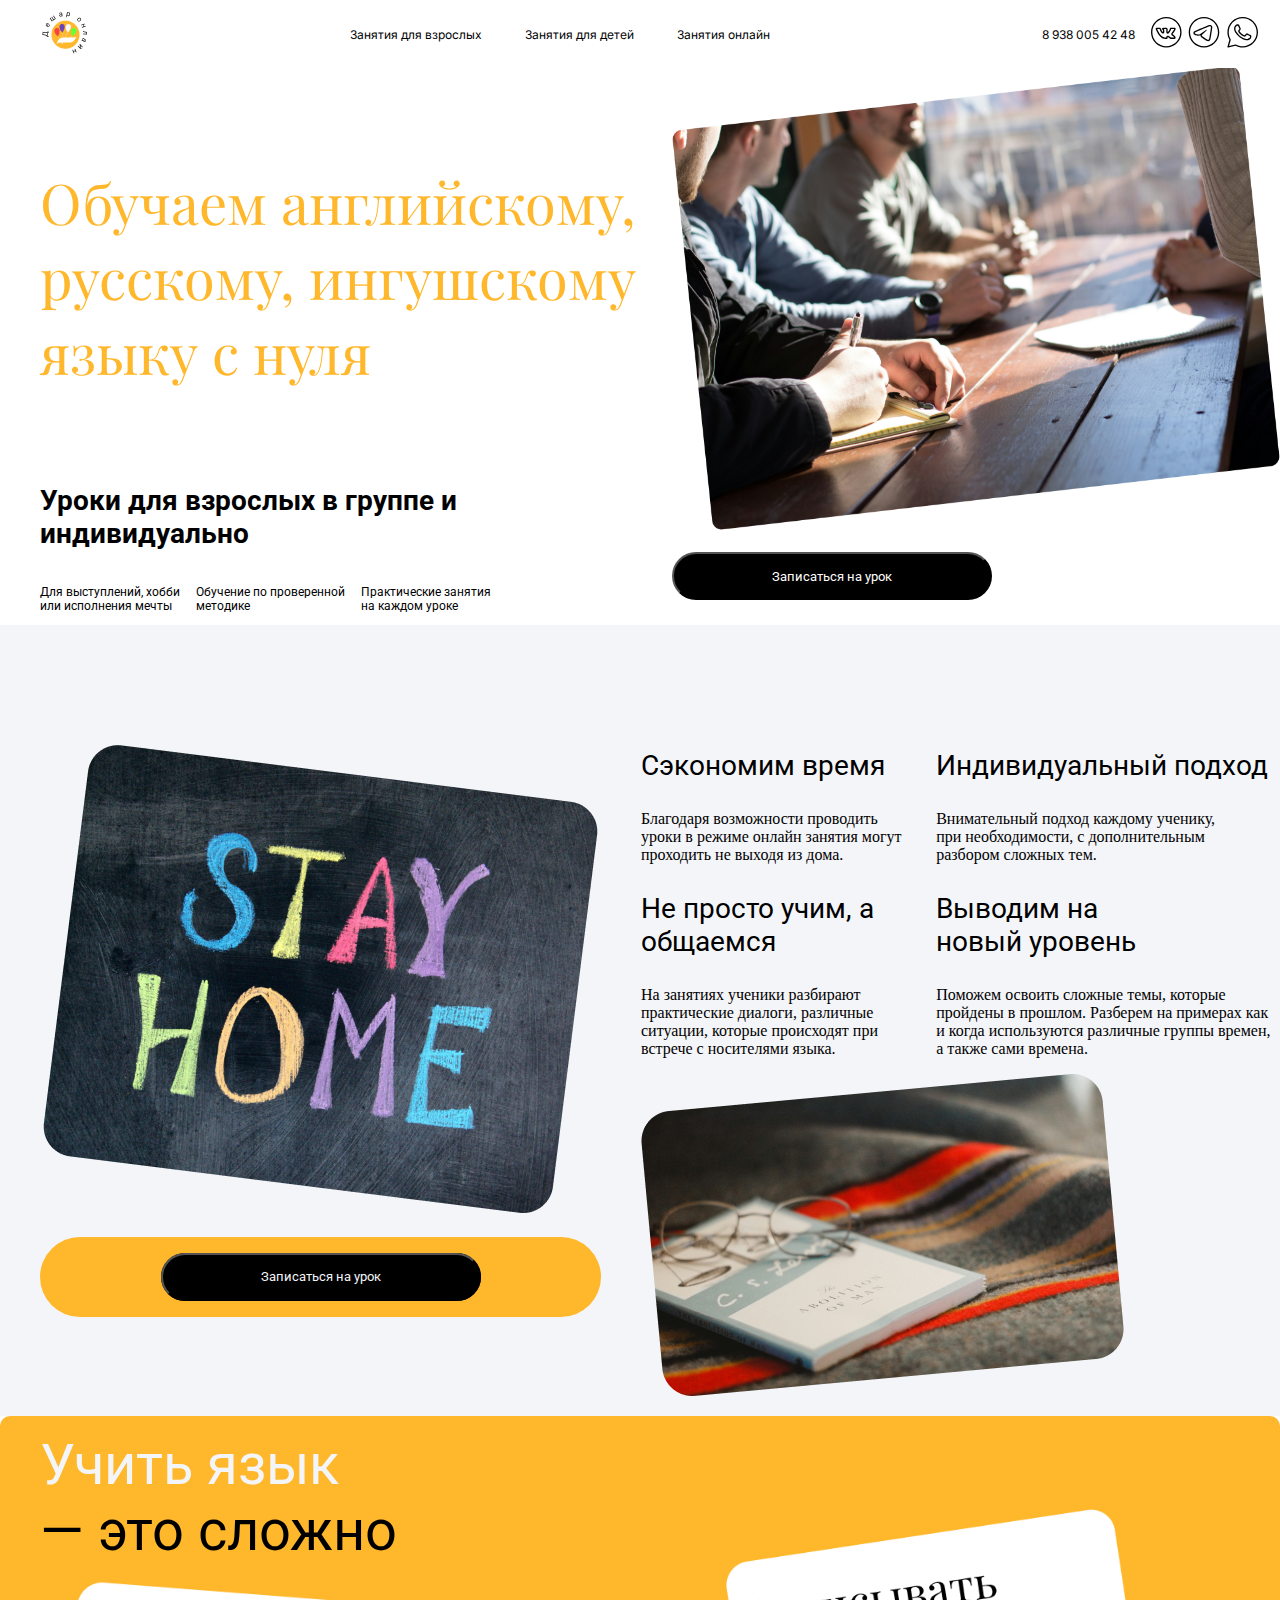
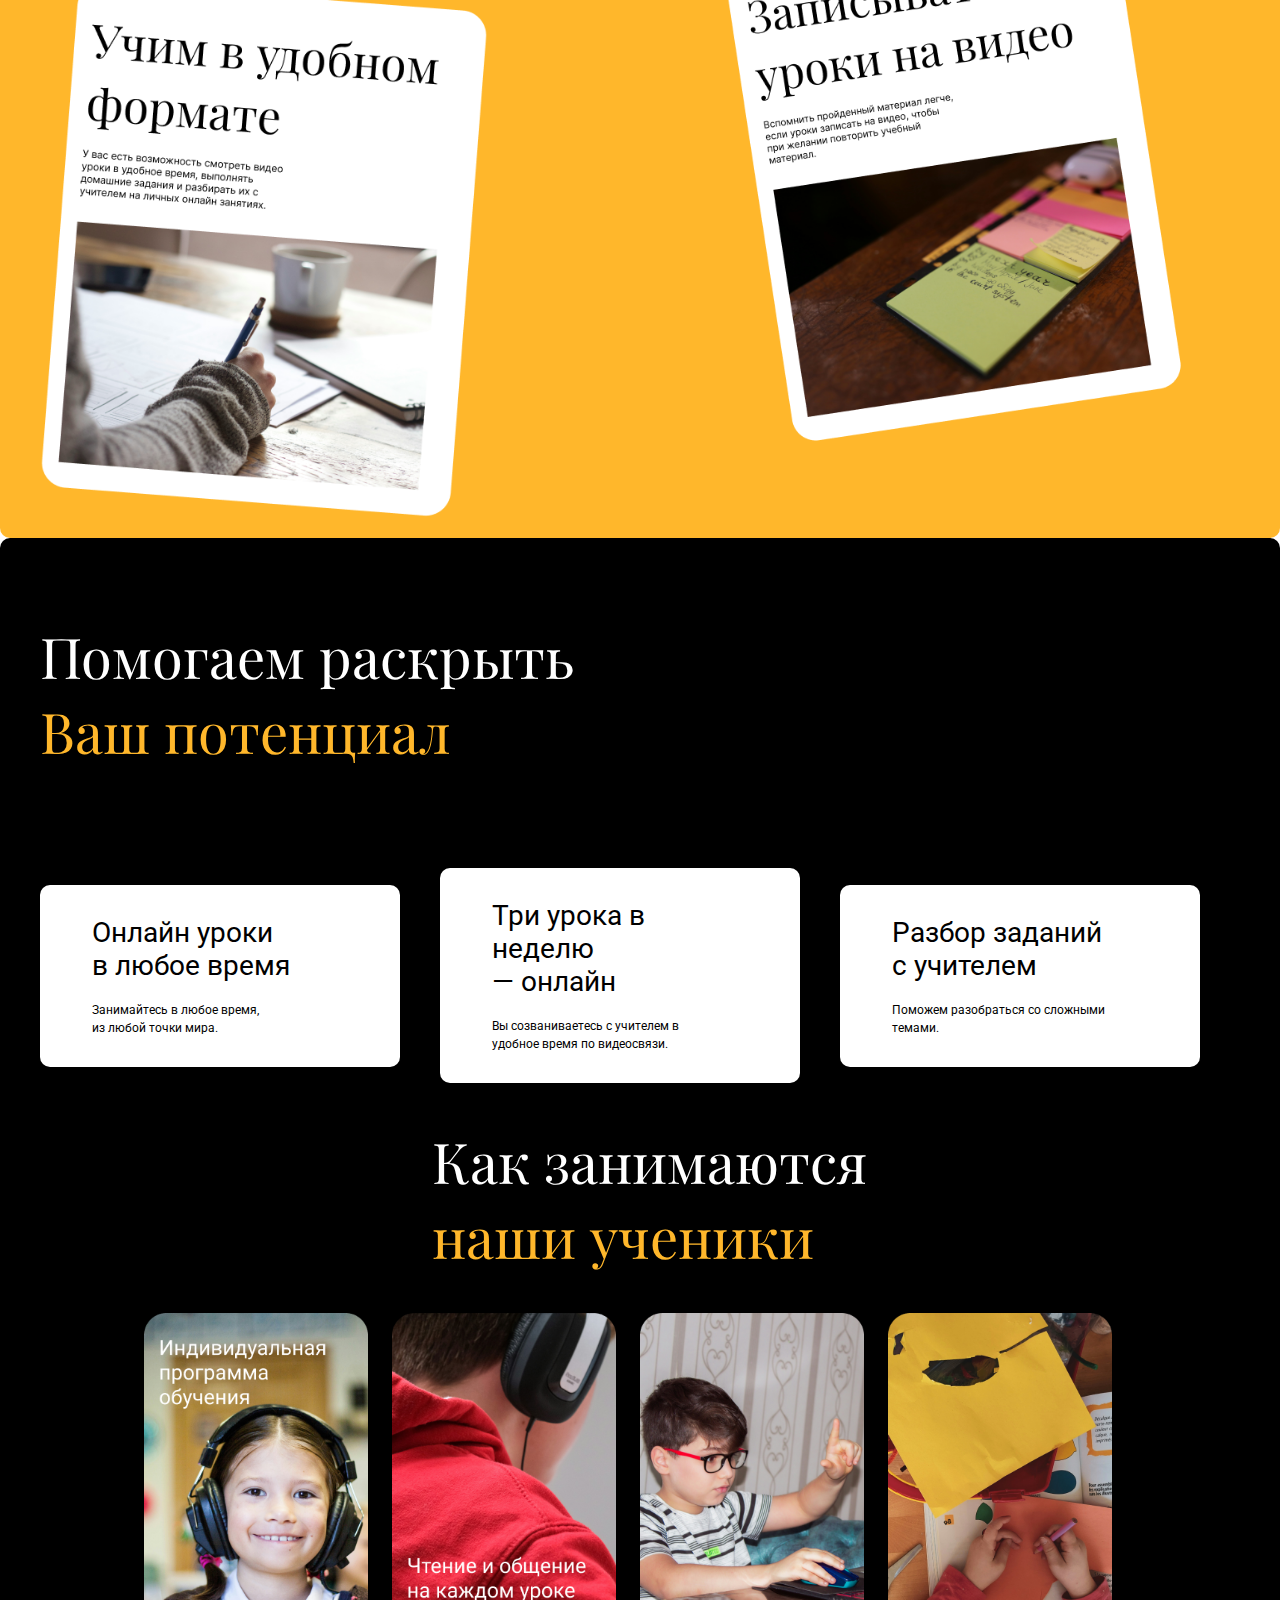
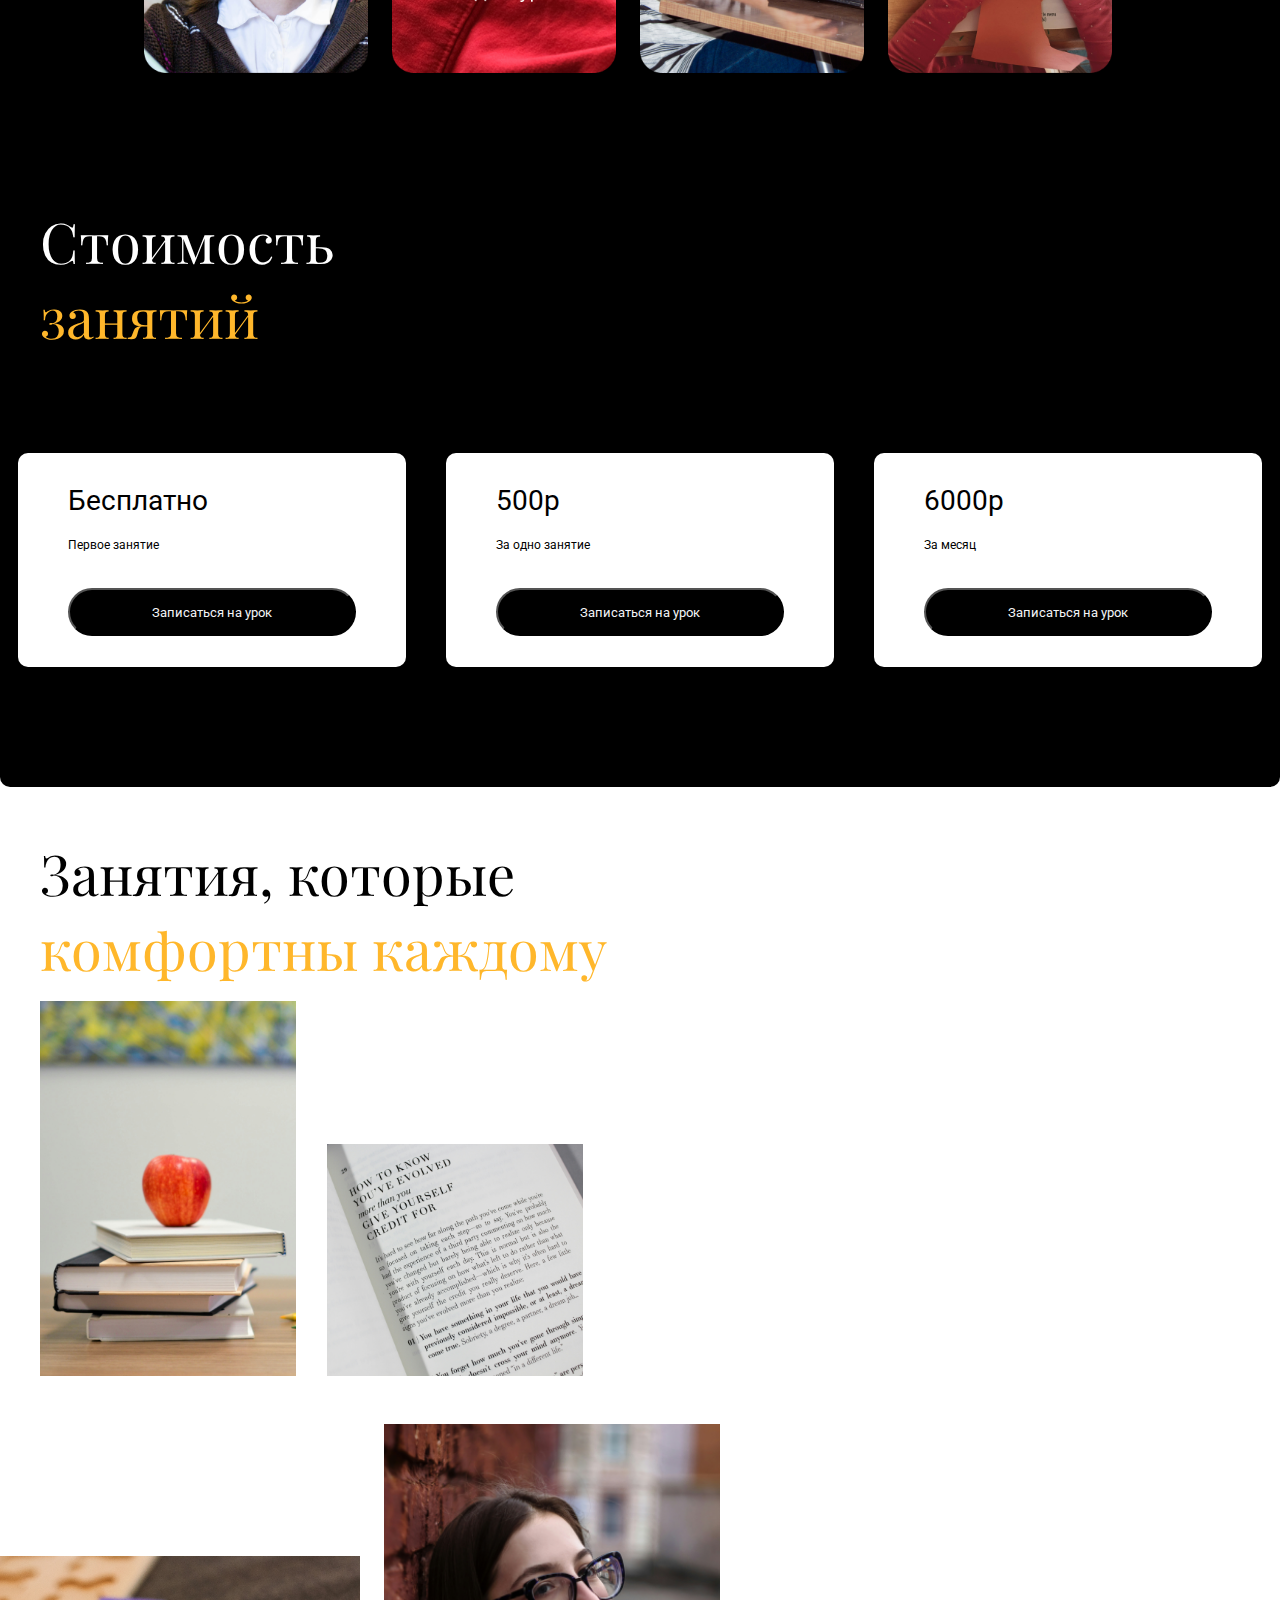
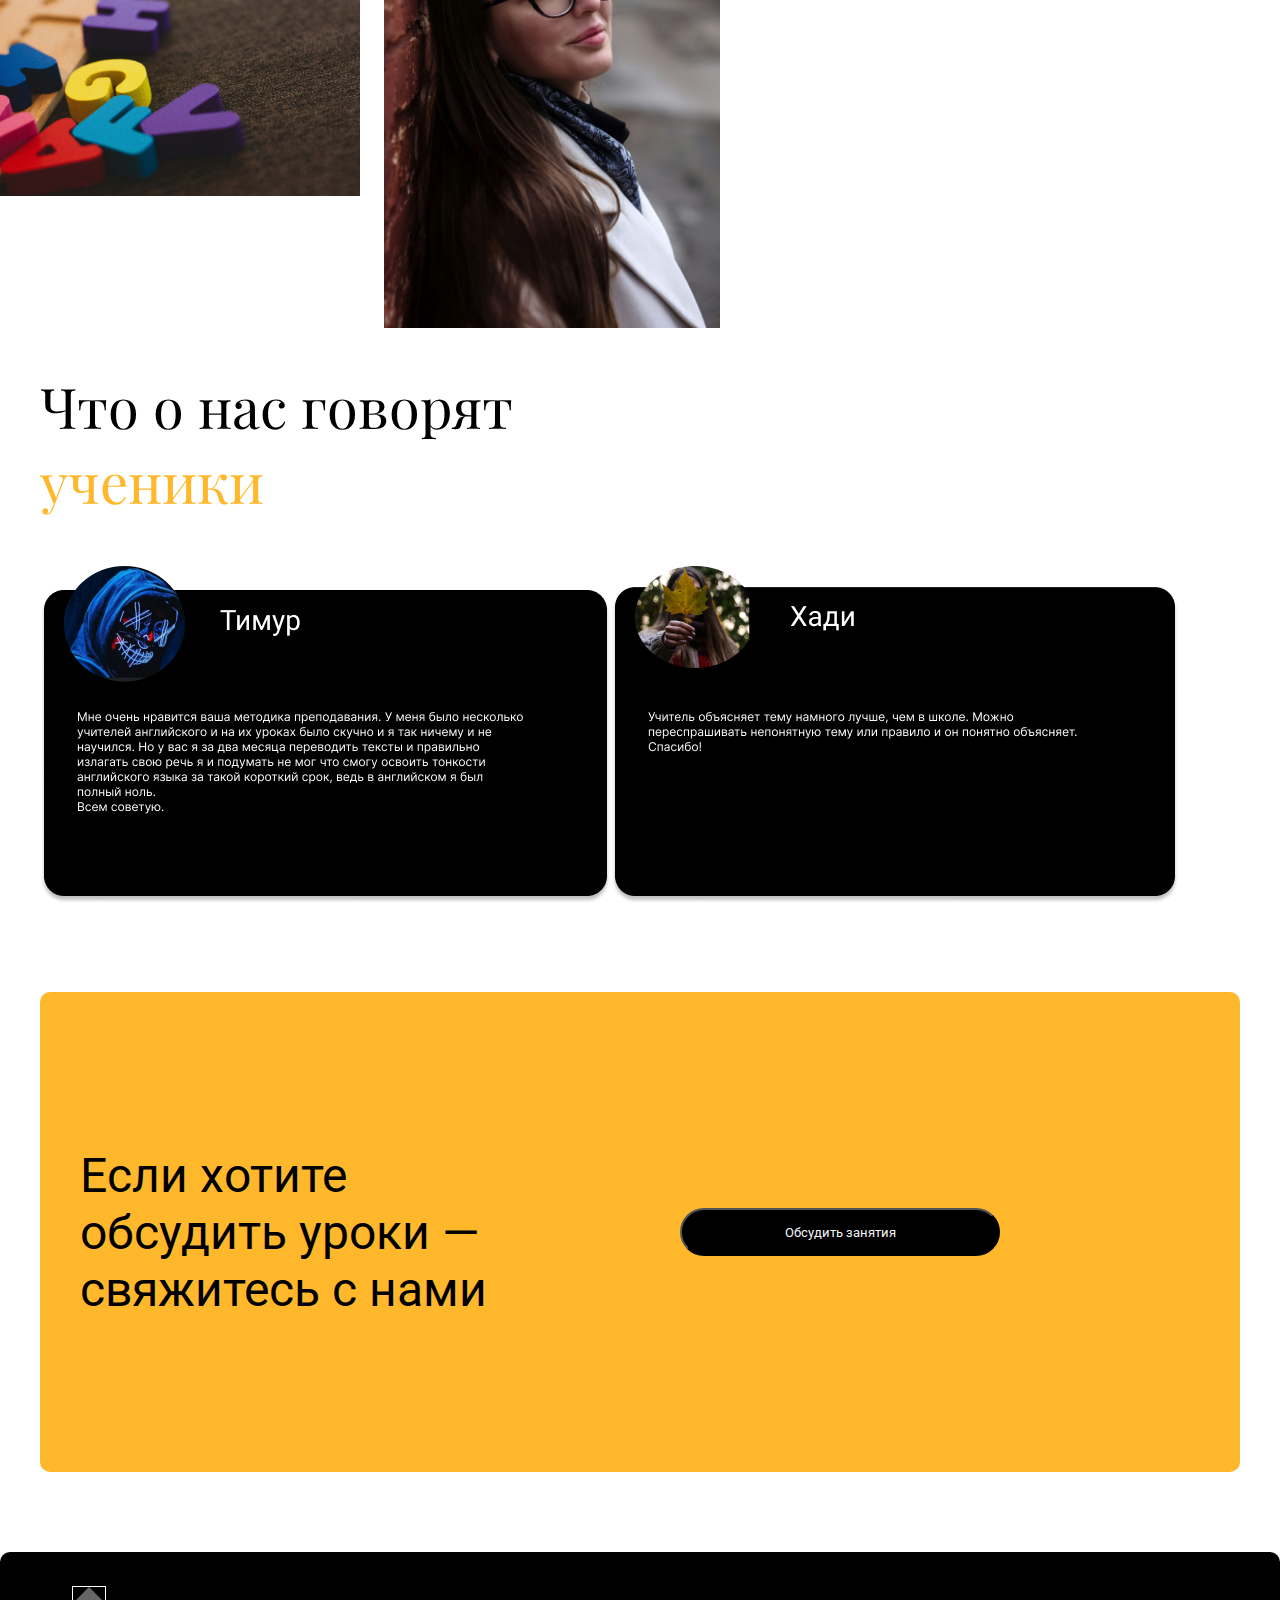
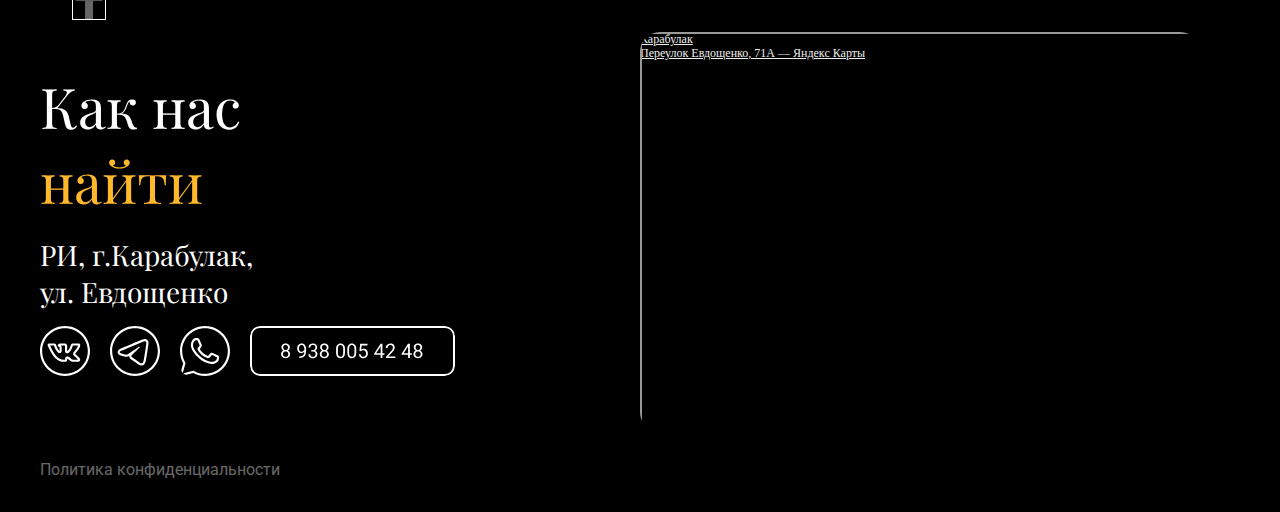
==== commit 11f1109f: "test" ====
--- a/index.html
+++ b/index.html
@@ -3,10 +3,12 @@
 <head>
     <meta charset="UTF-8">
     <meta name="viewport" content="width=device-width, initial-scale=1.0">
-    <meta name="description" content="Занятия в онлайн режиме. Изучение английского, русского, ингушского языка.">
-    <meta name="keywords" content="Онлайн занятия. Английский язык. Ингушский язык. Русский язык.">
+    
+    <meta name="description" content="Изучение английского, русского, ингушского языка. В группе и индивидуально.">
+    <meta name="keywords" content="Английский язык. Ингушский язык. Русский язык. Репетитор. Курсы английского. Онлайн образование.">
     <link type="image/x-icon" rel="shortcut icon" href="favicon.ico">
     <link rel="preconnect" href="https://fonts.googleapis.com">
+
 <link rel="preconnect" href="https://fonts.gstatic.com" crossorigin>
 <link href="https://fonts.googleapis.com/css2?family=Inter:ital,opsz,wght@0,14..32,100..900;1,14..32,100..900&display=swap" rel="stylesheet">
 
@@ -17,8 +19,8 @@
 <link rel="preconnect" href="https://fonts.googleapis.com">
 <link rel="preconnect" href="https://fonts.gstatic.com" crossorigin>
 <link href="https://fonts.googleapis.com/css2?family=Inter:ital,opsz,wght@0,14..32,100..900;1,14..32,100..900&family=Playfair+Display:ital,wght@0,400..900;1,400..900&family=Roboto:ital,wght@0,100;0,300;0,400;0,500;0,700;0,900;1,100;1,300;1,400;1,500;1,700;1,900&display=swap" rel="stylesheet">
-    <link rel="stylesheet" href="indexOnline.css">
-    <title>Дешар онлайн. Занятия онлайн</title>
+    <link rel="stylesheet" href="./indexOlder.css">
+    <title>Дешар онлайн. Занятия для взрослых в группе и индивидуально.</title>
 </head>
 <body>
     
@@ -67,11 +69,11 @@
             </div>
             <div class="Wrap">
              <div class="WrapLeft">
-                 <h1 class="losung">Занятия для детей и взрослых онлайн</h1>
+                 <h1 class="losung">Обучаем английскому, русскому, ингушскому языку с нуля</h1>
                  <div class="WrapLeftBut">
                     <a class="WrapLeftButton" href="https://t.me/DesharOnline"><button class="WrapLeftButton">Записаться на урок</button></a>
                  </div>
-                 <h2 class="sublosung">Уроки в группе и индивидуально</h2>
+                 <h2 class="sublosung">Уроки для взрослых в группе и индивидуально</h2>
                  <div class="WrapDown">
                      <p class="minitext">Для выступлений, хобби<br>или исполнения мечты</p>
                      <p class="minitext">Обучение по проверенной<br>методике</p>
@@ -79,7 +81,7 @@
                  </div>  
              </div>          
              <div class="WrapRight">
-                 <img class="picture" src="ГлавнаяOnline.png">
+                 <img class="picture" src="./Главная.png">
                  <a href="https://t.me/DesharOnline"><button class="button">Записаться на урок</button></a>
 
             </div>
--- a/indexOlder.css
+++ b/indexOlder.css
@@ -0,0 +1,1277 @@
+body {
+    margin: 0;
+}
+.HeadPage {
+    background-color: #fff;
+   display: flex;
+   flex-wrap: wrap;
+   width: 100%;
+}
+.WrapLeftButton {
+    display: none;
+}
+@media (max-width: 500px) {
+    
+    .WrapLeft {
+       
+         display: flex;
+        flex-wrap: wrap;
+        width: 100%;
+        margin-bottom: 3.5rem;
+    }
+    
+    .WrapRight {
+        display: none;
+    }
+    .losung {
+    background-image: url("./ГлавнаяБГ.png");
+    background-size: cover;
+    background-color: #fff;
+    color: #FFB72B;
+    font-family: "Playfair Display", serif;
+    font-size: 2rem;
+    font-weight: normal;
+    margin: 0;
+    padding: 0;
+    width: 100%;
+    }
+    .sublosung {
+    background-image: url("");
+        background-size: contain;
+    color: #000000;
+    font-family: "Roboto", sans-serif;
+    font-size: 1.75rem;
+    font-weight: bold;
+    width: 100%;
+    margin: 1rem 0;
+    }
+
+     .ListItem,
+     .Number,
+     .logotips {
+      display: none;
+        }
+        .minitext {
+            display: none;
+        }
+        .WrapDown {
+            display: none;
+        }
+
+        .WrapLeftBut  {
+           padding: 2.5rem 0 0 2.5rem;
+           margin: 0;
+        }
+        .WrapLeftButton {
+            background-color: #000000;
+            font-family: "Roboto", sans-serif;
+            text-decoration: none;
+            width: 20rem;
+            height: 3rem;
+            color: #F4F5F9;
+            font-size: 0.8rem;
+            border-radius:  50px;
+            display: block;
+        }
+}
+
+    
+
+.Header {
+    
+    font-family: 'Inter';
+    font-size: 0.75rem;
+    min-height: 1px;
+    display: flex;
+    align-items: center;
+    margin-left: 1.5rem;
+    padding: 0.5rem 1rem;
+    width: 100%;
+    border-radius: 50px;
+    
+}
+.ListItem,
+.Number,
+.logotips {
+color: #000000;
+}
+.logotip {
+ margin-right: 16.4rem;   
+ border-radius: 50%;
+}
+
+.ListItem {
+    text-decoration: none;
+    padding-right: 2.5rem;
+    font-family: 'Inter';
+    font-size: 0.75rem;
+    font-family: "Inter", sans-serif;
+    font-style: normal;
+}
+.ListItems :hover {
+    color: #FFB72B;
+}
+.logotipy {
+    display: flex;
+    align-items: center;
+    margin-left: auto;
+}
+
+.Number {
+    padding-right: 1rem;
+    text-decoration: none;
+    font-family: 'Inter';
+font-size: 0.75rem;
+}
+.logotipy :hover {
+    color: #FFB72B;
+    border-radius: 50%;
+}
+.logotips {
+    padding-right: 0.4rem;
+}
+
+.Wrap {
+width: 100%;
+display: flex;
+
+}
+
+
+.picture {
+    width: 38rem;
+    height: 30rem;
+    margin-right: auto;
+}
+.losung {
+    background-color: #fff;
+    color: #FFB72B;
+    font-family: "Playfair Display", serif;
+    font-size: 3.5rem;
+    font-weight: normal;
+    margin-left: 2.5rem;
+    padding: 3.625rem 0;
+    width: 100%;
+}
+.sublosung {
+    background-color: #fff;
+    color: #000000;
+    font-family: "Roboto", sans-serif;
+    font-size: 1.75rem;
+    font-weight: bold;
+    width: 32rem;
+    margin-left: 2.5rem;
+}
+.WrapDown {
+display: flex;
+align-items: center;
+margin-left: 2.5rem;
+}
+
+.minitext {
+   background-color: #fff;
+    color: #000000;
+    font-family: "Roboto", sans-serif;
+    font-weight: normal;
+    font-size: 0.75rem;
+    padding: 0 1rem 0 0;
+}
+.button {
+    background-color: #000000;
+    font-family: "Roboto", sans-serif;
+    width: 20rem;
+    height: 3rem;
+    color: #fff;
+    font-size: 0.8rem;
+    border-radius:  50px;
+}
+a :hover {
+    color: #000000;
+    background-color: #FFB72B;
+}
+
+.SecondPage {
+    background-color: #F4F5F9;
+    display: flex;
+align-items: center;
+padding-top: 1rem;
+width: 100%;
+
+}
+
+@media (max-width: 500px) {
+    .SecondPage {
+        width: 100%;
+        display: flex;
+        flex-wrap: wrap;
+        background-color: #fff;
+        margin: 0;
+        padding: 0;
+        
+    }
+    .SecRightBlock {
+        width: 100%;
+        margin: 0;
+        background-color: #fff;
+        padding: 0;
+    }
+    .SecRight {
+        margin: 0;
+        padding: 0;
+    }
+    .SecSubRight {
+        margin: 0;
+        padding: 0;
+        background-color: #fff;
+    }
+    .imgStayHome {
+        display: none;
+        
+    }
+    .SecButton {
+        display: none;
+    }
+    
+    .SecHeadText1, .SecHeadText2 {
+        display: none;
+    }
+   
+    .SecSubHeadText1, .SecSubHeadText2 {
+        display: none;
+    }
+    .book_glass {
+        width: 20rem;
+
+    }
+
+}
+
+.imgStayHome {
+    padding-bottom: 1rem;
+}
+.SecSubRight {
+    background-color: #F4F5F9;
+    display: flex;
+align-items: center;
+}
+.SecLeftBlock {
+margin-right: 2rem;
+}
+.SecRight {
+    padding: 5rem 0 1rem 2.5rem;
+    margin-right: auto;
+}
+.SecLeft {
+    margin-left: 2.5rem;
+}
+.SecHeadText1, .SecHeadText2, .SecHeadText3, .SecHeadText4 {
+    
+    font-size: 1.75rem;
+    font-family: "Roboto", sans-serif;
+    color: #000000;
+}
+.SecBut {
+   background-color: #FFB72B;
+   border-radius: 50px;
+   display: flex;
+   align-items: center;
+   justify-content: center;
+   min-height: 5rem;
+   width: 100%;
+}
+.SecButton {
+    background-color: #000000;
+    font-family: "Roboto", sans-serif;
+    width: 20rem;
+    height: 3rem;
+    color: #F4F5F9;
+    font-size: 0.8rem;
+    border-radius:  50px;
+}
+
+a :hover {
+    background-color: #FFB72B;
+    
+}
+
+.ThirdPage {
+   display: flex;
+   align-items: center;
+   
+   background-color: #FFB72B;
+   border-radius: 10px;
+   width: 100%;
+}
+.ThirdLeft {
+    margin: 1rem 2.5rem;
+    background-color: #FFB72B;
+}
+.ThirdRight {
+    margin-left: auto;
+    background-color: #FFB72B;
+    padding-right: 6rem;
+    
+
+}
+.ThirdTextTop {
+    
+    font-size: 3.5rem;
+    font-family: "Roboto", sans-serif;
+    color: #F4F5F9;
+    background-color: #FFB72B;
+}
+.ThirdTextDown {
+    font-size: 3.5rem;
+    font-family: "Roboto", sans-serif;
+    color: #000000;
+    background-color: #FFB72B;
+}
+.ThirdLeftPicture {
+    margin-top: 1rem;
+    background-color: #FFB72B;
+    width: 28rem;
+}
+.ThirdRightPicture {
+    background-color: #FFB72B;
+    width: 100%;
+}
+@media (max-width: 500px) {
+  .ThirdPage {
+    width: 100%;
+        display: flex;
+        flex-wrap: wrap;
+        margin: 2rem 0;
+  }
+
+  .ThirdTextTop {
+    
+    font-size: 2rem;
+    font-family: "Roboto", sans-serif;
+    color: #F4F5F9;
+    background-color: #FFB72B;
+}
+.ThirdTextDown {
+    font-size: 2rem;
+    font-family: "Roboto", sans-serif;
+    color: #000000;
+    background-color: #FFB72B;
+}
+
+  .ThirdRight {
+    display: none;
+  }
+  .ThirdLeft {
+    width: 100%;
+    
+        color: #FFB72B;
+        font-family: "Playfair Display", serif;
+        font-size: 2rem;
+  }
+  .ThirdLeftPicture {
+    margin-top: 1rem;
+    background-color: #FFB72B;
+    width: 20rem;
+}
+}
+
+.ForthPage {
+    width: 100%;
+    
+}
+
+.ForthTopBlock {
+    font-family: "Playfair Display", serif;
+    font-weight: normal;
+    font-size: 3.5rem;
+    padding: 5rem 0 3.75rem 2.5rem;
+    background-color: #000000;
+    border-radius: 10px 10px 0 0px;
+}
+.FTBHeadTextTop {
+    color: #fff;
+    background-color: #000000;
+}
+.FTBHeadTextBottom {
+color: #FFB72B;
+background-color: #000000;
+}
+.ForthBottomBlock {
+    display: flex;
+    align-items: center;
+    justify-content: center;
+    padding: 2.5rem;
+    background-color: #000000;
+    
+}
+
+.ForthBottomBlockItems {
+   padding: 1.94rem 3.25rem;
+   margin-right: 2.5rem;
+   border-radius: 10px;
+   width: 23.5rem;
+   background-color: #fff;
+}
+.FBBTopText {
+    background-color: #fff;
+    font-family: "Roboto", sans-serif;
+    font-size: 1.75rem;
+    font-weight: normal;
+    margin: 1rem 0;
+}
+.FBBBottomText {
+    background-color: #fff;
+    font-family: "Roboto", sans-serif;
+    font-size: 0.75rem;
+    font-weight: normal;
+}
+@media (max-width: 500px) {
+    
+        .ForthPage {
+        width: 100%;
+        display: flex;
+        flex-wrap: wrap;
+        }
+        .ForthTopBlock {
+            font-family: "Playfair Display", serif;
+            font-weight: normal;
+            font-size: 2rem;
+            width: 100%;
+            background-color: #000000;
+            border-radius: 10px 10px 0 0px;
+        }
+        .ForthBottomBlock {
+            display: flex;
+            flex-direction: column;
+            padding: 1rem;
+            background-color: #000000;
+            width: 100%;
+        }
+        .ForthBottomBlockItems {
+            margin: 0 0 1rem 0;
+            border-radius: 10px;
+            width: 15rem;
+            background-color: #fff;
+         }
+}
+.FifthPage {
+    background-color: #000000;
+    width: 100%;
+}
+
+.FifthBottomBlock {
+    background-color: #000000;
+    display: flex;
+    align-items: center;
+    justify-content: center;
+}
+.fifthpicitem {
+    background-color: #000000;
+    margin: 2.5rem 1.5rem 3.125rem 0;
+    width: 14rem;
+}
+.FifthTopText {
+    background-color: #000000;
+    color: #fff;
+    font-family: "Playfair Display", serif;
+    font-weight: normal;
+    font-size: 3.5rem;
+    margin-left: 27rem;
+}
+.FifthBottomText {
+    background-color: #000000;
+    color: #FFB72B;
+    font-family: "Playfair Display", serif;
+    font-weight: normal;
+    font-size: 3.5rem;
+    margin-left: 27rem;
+}
+
+@media (max-width: 500px) {
+    
+    .FifthPage {
+   
+   display: flex;
+   flex-wrap: wrap;
+    width: 100%;
+    }
+
+    .FifthTopText {
+        background-color: #000000;
+        color: #fff;
+        font-family: "Playfair Display", serif;
+        font-weight: normal;
+        font-size: 2rem;
+        margin-left: 2rem;
+        padding-top: 2rem;
+    }
+    .FifthBottomText {
+        background-color: #000000;
+        color: #FFB72B;
+        font-family: "Playfair Display", serif;
+        font-weight: normal;
+        font-size: 2rem;
+        margin-left: 2rem;
+    }
+    .FifthTopBlock {
+        display: flex;
+        flex-wrap: wrap;
+        
+    }
+    .FifthBottomBlock {
+    background-color: #000000;
+     display: flex;
+    flex-wrap: wrap;
+    width: 100%;
+        }
+}
+
+
+.SixthPage {
+    width: 100%;
+    background-color: #000000;
+    padding-bottom: 5rem;
+    border-radius: 0 0 10px 10px;
+}
+@media (max-width: 500px) {
+    
+    .SixthPage {
+    width: 100%;
+    display: flex;
+    flex-wrap: wrap;
+    }
+    .SixthTopBlock {
+        font-family: "Playfair Display", serif;
+        font-weight: normal;
+        font-size: 2rem;
+        width: 100%;
+        background-color: #000000;
+        border-radius: 10px 10px 0 0px;
+    }
+    .SixthBottomBlock {
+        display: flex;
+        flex-wrap: wrap;
+        background-color: #000000;
+        width: 15rem;
+    }
+    .SixthBottomBlockItems {
+        margin: 0 auto 1rem 2rem;
+        border-radius: 10px;
+        
+        background-color: #fff;
+    }    
+}
+.SixthTopBlock {
+    font-family: "Playfair Display", serif;
+    font-weight: normal;
+    font-size: 3.5rem;
+    padding: 5rem 0 3.75rem 2.5rem;
+    background-color: #000000;
+    border-radius: 0px 10px 0 0px;
+}
+.STBTopText{
+    color: #fff;
+    background-color: #000000;
+}
+.STBBottomText {
+color: #FFB72B;
+background-color: #000000;
+}
+.SixthBottomBlock {
+    display: flex;
+    align-items: center;
+    justify-content: center;
+    padding: 2.5rem;
+    margin-left: 2.5rem;
+    background-color: #000000;
+    
+}
+
+.SixthBottomBlockItems {
+   padding: 1.94rem 3.125rem;
+   margin-right: 2.5rem;
+   border-radius: 10px;
+   width: 23.5rem;
+   background-color: #fff;
+}
+.SBBTopText {
+    background-color: #fff;
+    font-family: "Roboto", sans-serif;
+    font-size: 1.75rem;
+    font-weight: normal;
+    margin: 1rem 0;
+}
+.SBBBottomText {
+    background-color: #fff;
+    font-family: "Roboto", sans-serif;
+    font-size: 0.75rem;
+    font-weight: normal;
+}
+.SBBButton {
+    background-color: #000000;
+    font-family: "Roboto", sans-serif;
+    width: 18rem;
+    height: 3rem;
+    color: #F4F5F9;
+    font-size: 0.8rem;
+    border-radius:  50px;
+    margin-top: 2.2rem;
+}
+
+.SeventhPage {
+    background-color: #fff;
+    display: flex;
+    flex-wrap: wrap;
+    width: 100%;
+}
+
+@media (max-width: 500px) {
+    .SeventhPage {
+        display: flex;
+        flex-wrap: wrap;
+       width: 100%;
+    }
+
+    .SeventhLeftBlock {
+        background-color: #fff;
+        padding: 0;
+        margin: 0;
+        display: flex;
+        flex-wrap: wrap;
+        width: 100%;
+    }
+    .SeventhRightBlock {
+        background-color: #fff;
+        padding: 0;
+        margin: 0;
+        display: flex;
+        flex-wrap: wrap;
+        width: 100%;
+    }
+
+    
+    .SLBLeftPicth {
+        margin-right: 1rem;
+        width: 100%;
+    }
+    .SLBRightPicth {
+    display: none;
+    }
+    .SRBLeftPicth {
+        width: 5rem;
+        margin-left: 1rem;
+        margin-bottom: 1rem;
+    }
+    .SRBRightPicth {
+    width: 5rem;
+    margin-left: 1rem;
+    }
+    .SLBTextBlock {
+        background-color: #fff;
+        padding: 0;
+        margin-left: 0;
+        width: 100%;
+    }
+    .SLBTopText {
+        background-color: #fff;
+        color: #000000;
+        font-family: "Playfair Display", serif;
+        font-weight: normal;
+        font-size: 2rem;
+        
+        
+    }
+    .SLBBottomText{
+        background-color: #fff;
+        color: #FFB72B;
+        font-family: "Playfair Display", serif;
+        font-weight: normal;
+        font-size: 2rem;
+        width: 100%;
+    }
+}
+
+.SeventhLeftBlock {
+    background-color: #fff;
+    padding: 2rem 0 3rem 0;
+}
+.SeventhRightBlock {
+    display: flex;
+    align-items: center;
+    background-color: #fff;
+}
+.SLBLeftPicthBlock {
+    display: flex;
+    align-items: end;
+    background-color: #fff;
+    padding-left: 2.5rem;
+}
+
+.SLBLeftPicth {
+    
+    width: 16rem;
+}
+.SLBRightPicth {
+margin-left: auto;
+width: 16rem;
+margin-right: 1.5rem;
+}
+.SRBLeftPicth {
+    width: 22.5rem;
+    margin-right: 1.5rem; 
+}
+.SRBRightPicth {
+width: 21rem;
+}
+.SLBTextBlock {
+    background-color: #fff;
+    padding: 1rem 0;
+    margin-left: 2.5rem;
+}
+.SLBTopText {
+    background-color: #fff;
+    color: #000000;
+    font-family: "Playfair Display", serif;
+    font-weight: normal;
+    font-size: 3.5rem;
+    
+}
+.SLBBottomText{
+    background-color: #fff;
+    color: #FFB72B;
+    font-family: "Playfair Display", serif;
+    font-weight: normal;
+    font-size: 3.5rem;
+}
+
+.EightthPage {
+    background-color: #fff;
+    width: 100%;
+    margin: 2.5rem 0;
+}
+
+@media (max-width: 500px) {
+    .EightthPage {
+        display: flex;
+        flex-wrap: wrap;
+        width: 100%;
+    }
+    .EightthPageTopBlock {
+        background-color: #fff;
+        margin-left: 1rem;
+    }
+    .EightthPageBottomBlock {
+        background-color: #fff;
+        margin-left: 1rem;
+        display: flex;
+        flex-wrap: wrap;
+        padding: 1rem 0; 
+    }
+    .EPTBTopText{
+        background-color: #fff;
+        color: #000000;
+        font-family: "Playfair Display", serif;
+        font-weight: normal;
+        font-size: 2rem;
+    }
+    .EPTBBottomText{
+        background-color: #fff;
+        color: #FFB72B;
+        font-family: "Playfair Display", serif;
+        font-weight: normal;
+        font-size: 2rem;
+    }
+    .Timur {
+        width: 100%;
+    }
+    .Hady {
+        width: 100%;
+    }
+}
+
+.EightthPageTopBlock {
+    background-color: #fff;
+    margin-left: 2.5rem;
+}
+.EightthPageBottomBlock {
+    background-color: #fff;
+    margin-left: 2.5rem;
+    display: flex;
+    align-items: center;
+    padding: 3rem 0; 
+}
+.EPTBTopText{
+    background-color: #fff;
+    color: #000000;
+    font-family: "Playfair Display", serif;
+    font-weight: normal;
+    font-size: 3.5rem;
+}
+.EPTBBottomText{
+    background-color: #fff;
+    color: #FFB72B;
+    font-family: "Playfair Display", serif;
+    font-weight: normal;
+    font-size: 3.5rem;
+}
+
+.NinePage {
+    background-color: #FFB72B;
+    width: 80rem;
+    height: 20rem;
+    display: flex;
+    align-items: center;
+    padding: 5rem 0;
+    border-radius: 10px;
+    margin-left: 2.5rem;
+    margin-right: 2.5rem;
+    margin-bottom: 5rem;
+}
+
+@media (max-width: 500px) {
+    .NinePage {
+        display: flex;
+        flex-wrap: wrap;
+        width: 100%;
+        padding: 5rem 0;
+        margin: 2rem 0 0 0;
+    }
+    .NinePageLeftBlock {
+        margin-left: 1rem;
+        background-color: #FFB72B;
+        color: #000000;
+        font-family: "Roboto", sans-serif;
+        font-weight: normal;
+        font-size: 2rem;
+        width: 100%;
+        display: flex;
+        flex-wrap: wrap;
+    }
+    .NPLBItems {
+        background-color: #FFB72B;
+        width: 100%;
+        
+    }
+    .NinePageRightBlock {
+    display: none;
+    }
+    .NPBBButton {
+        display: none;
+    }
+    
+    .NPBLButton  {
+        background-color: #000000;
+        font-family: "Roboto", sans-serif;
+        width: 20rem;
+        height: 3rem;
+        margin-top: 5rem;
+        color: #F4F5F9;
+        font-size: 0.8rem;
+        border-radius:  50px;
+        display: block;
+    }
+    .NineButLeft {
+    margin-top: 2rem;
+    }
+}    
+.NinePageLeftBlock {
+    margin-left: 2.5rem;
+    background-color: #FFB72B;
+    color: #000000;
+    font-family: "Roboto", sans-serif;
+    font-weight: normal;
+    font-size: 3rem;
+    width: 100%;
+}
+.NPLBItems {
+    background-color: #FFB72B;
+    
+}
+.NinePageRightBlock {
+margin-left: 2.5rem;
+background-color: #FFB72B;
+display: flex;
+align-items: center;
+width: 100%;
+}
+.NPBLButton {
+    display: none;
+}
+.NPBRButton {
+    background-color: #000000;
+    font-family: "Roboto", sans-serif;
+    width: 20rem;
+    height: 3rem;
+    color: #F4F5F9;
+    font-size: 0.8rem;
+    border-radius:  50px;
+    
+}
+.NineButLeft {
+    background-color: #FFB72B;
+    margin-left: 10rem;
+}
+
+.TenthPage {
+    background-color: #000000;
+    display: flex;
+    align-items: center;
+    border-radius: 10px 10px 0 0;
+    width: 100%;
+}
+
+@media (max-width: 500px) {
+    .TenthPage {
+        display: flex;
+        flex-wrap: wrap;
+        width: 100%;
+        padding: 0rem;
+        margin: 2rem 0 0 0;
+        border-radius: 10px 10px 0 0;
+    }
+    
+    .Map {
+        display: none;
+    }
+    .TenthPageRightBlock {
+      display: none;
+    
+    }
+    .TenthPageLeftBlock {
+        width: 100%;
+        margin: 0;
+        background-color: #000000;
+        padding: 2rem 0;
+        
+    }
+    .TenthPageIcons {
+        background-color: #000000;
+        color: #FFB72B;
+        border-radius: 10px;
+        margin: 0.625rem;
+
+    }
+    
+    .TenthPageIconsBlock {
+        width: 100%;
+        display: flex;
+        flex-wrap: wrap;
+        background-color: #000000;
+        margin: 0;
+    }
+    
+    .arrow {
+        width: 2rem;
+        height: 2rem;
+        background-color: #000000;
+        
+    }
+    .ArrowBox {
+        background-color: #000000;
+        border: solid #fff 1px;
+        width: 2rem;
+        height: 2rem;
+        margin-left: 1rem;
+        margin-bottom: 3rem;
+    }
+    
+    
+    .TPLBTopText {
+        background-color: #000000;
+        color:#fff ;
+        font-family: "Playfair Display", serif;
+        font-weight: normal;
+        font-size: 2rem;
+    }
+    .TPLBBottomText {
+        background-color: #000000;
+        color:#FFB72B ;
+        font-family: "Playfair Display", serif;
+        font-weight: normal;
+        font-size: 2rem;
+    }
+    .TPLBAdress {
+        background-color: #000000;
+        color:#fff ;
+        font-family: "Playfair Display", serif;
+        font-weight: normal;
+        font-size: 1.75rem; 
+    }
+    .politic {
+        margin: 5rem 0 0 0;
+        color: #ffffff;
+        font-family: "Roboto", sans-serif;
+        font-weight: normal;
+        font-size: 1rem;
+        text-decoration: none;
+        width: 100%;
+        display: flex;
+        flex-wrap: wrap;
+        opacity: 40%;
+        
+  }
+}
+
+.TenthPageLeftBlock {
+    margin: 0 2.5rem;
+    width: 100%;
+    background-color: #000000;
+}
+.TenthPageRightBlock {
+    background-color: #000000;
+margin: 5rem;
+display: flex;
+align-items: center;
+}
+.TenthPageIcons {
+    background-color: #000000;
+    color: #FFB72B;
+    border-radius: 10px;
+    margin-right: 0.625rem;
+}
+
+.TenthPageIconsBlock {
+    display: flex;
+    align-items: center;
+    background-color: #000000;
+    margin: 1rem 0;
+}
+
+.arrow {
+    width: 2rem;
+    height: 2rem;
+    background-color: #000000;
+    
+}
+.ArrowBox {
+    background-color: #000000;
+    border: solid #fff 1px;
+    width: 2rem;
+    height: 2rem;
+    margin-left: 2rem;
+    margin-bottom: 3rem;
+}
+
+.Map {
+    width: 35rem;
+    height: 25rem;
+    border-radius: 20px;
+}
+.TPLBTopText {
+    background-color: #000000;
+    color:#fff ;
+    font-family: "Playfair Display", serif;
+    font-weight: normal;
+    font-size: 3.5rem;
+}
+.TPLBBottomText {
+    background-color: #000000;
+    color:#FFB72B ;
+    font-family: "Playfair Display", serif;
+    font-weight: normal;
+    font-size: 3.5rem;
+}
+.TPLBAdress {
+    background-color: #000000;
+    color:#fff ;
+    font-family: "Playfair Display", serif;
+    font-weight: normal;
+    font-size: 1.75rem; 
+}
+
+.hamburger-menu {
+    display: none;
+}
+
+@media (max-width: 500px) {
+    .hamburger-menu {
+        display: block;
+        width: 100%;
+    }
+    .menu__btn {
+  
+        display: flex;
+      
+        align-items: center;
+    
+        position: fixed;
+        margin-left: 20rem;
+      
+        top: 20px;
+      
+        left: 20px;
+      
+        width: 26px;
+      
+        height: 26px;
+      
+      
+        cursor: pointer;
+      
+        z-index: 1;
+      
+      }
+}
+
+#menu__toggle {
+
+    opacity: 0;
+  
+  }
+  
+  #menu__toggle:checked ~ .menu__btn > span {
+  
+    transform: rotate(45deg);
+  
+  }
+  
+  #menu__toggle:checked ~ .menu__btn > span::before {
+  
+    top: 0;
+  
+    transform: rotate(0);
+  
+  }
+  
+  #menu__toggle:checked ~ .menu__btn > span::after {
+  
+    top: 0;
+  
+    transform: rotate(90deg);
+  
+  }
+  
+  #menu__toggle:checked ~ .menu__box {
+  
+    visibility: visible;
+  
+    left: 0;
+  
+  }
+  
+  .menu__btn {
+  
+    display: flex;
+  
+    align-items: center;
+
+  
+    position: fixed;
+  
+    top: 20px;
+  
+    left: 20px;
+  
+    width: 26px;
+  
+    height: 26px;
+  
+  
+    cursor: pointer;
+  
+    z-index: 1;
+  
+  }
+  
+  .menu__btn > span,
+  
+  .menu__btn > span::before,
+  
+  .menu__btn > span::after {
+  
+    display: block;
+  
+    position: absolute;
+  
+    width: 100%;
+  
+    height: 2px;
+  
+    background-color: #333333;
+  
+    transition-duration: .25s;
+  
+  }
+  
+  .menu__btn > span::before {
+  
+    content: '';
+  
+    top: -8px;
+  
+  }
+  
+  .menu__btn > span::after {
+  
+    content: '';
+  
+    top: 8px;
+  
+  }
+  
+  .menu__box {
+  
+    display: block;
+  
+    position: fixed;
+  
+    visibility: hidden;
+  
+    top: 0;
+  
+    left: -100%;
+  
+    width: 300px;
+  
+    height: 100%;
+  
+    margin: 0;
+  
+    padding: 80px 0;
+  
+    list-style: none;
+  
+    background-color: #fff;
+  
+    box-shadow: 1px 0px 6px rgba(0, 0, 0, .2);
+  
+    transition-duration: .25s;
+  
+  }
+  
+  .menu__item {
+  
+    display: block;
+  
+    padding: 12px 24px;
+  
+    color: #333;
+  
+    font-size: 20px;
+  
+    font-weight: 600;
+  
+    text-decoration: none;
+  
+    transition-duration: .25s;
+  
+  }
+  
+  .menu__item:hover {
+  
+    background-color: #FFDEC0;
+  
+  }
+
+  .politic {
+    margin: 5rem 0 0 0;
+    color: #ffffff;
+    font-family: "Roboto", sans-serif;
+    font-weight: normal;
+    font-size: 1rem;
+    text-decoration: none;
+    width: 100%;
+    display: flex;
+    flex-wrap: wrap;
+    opacity: 40%;
+    
+}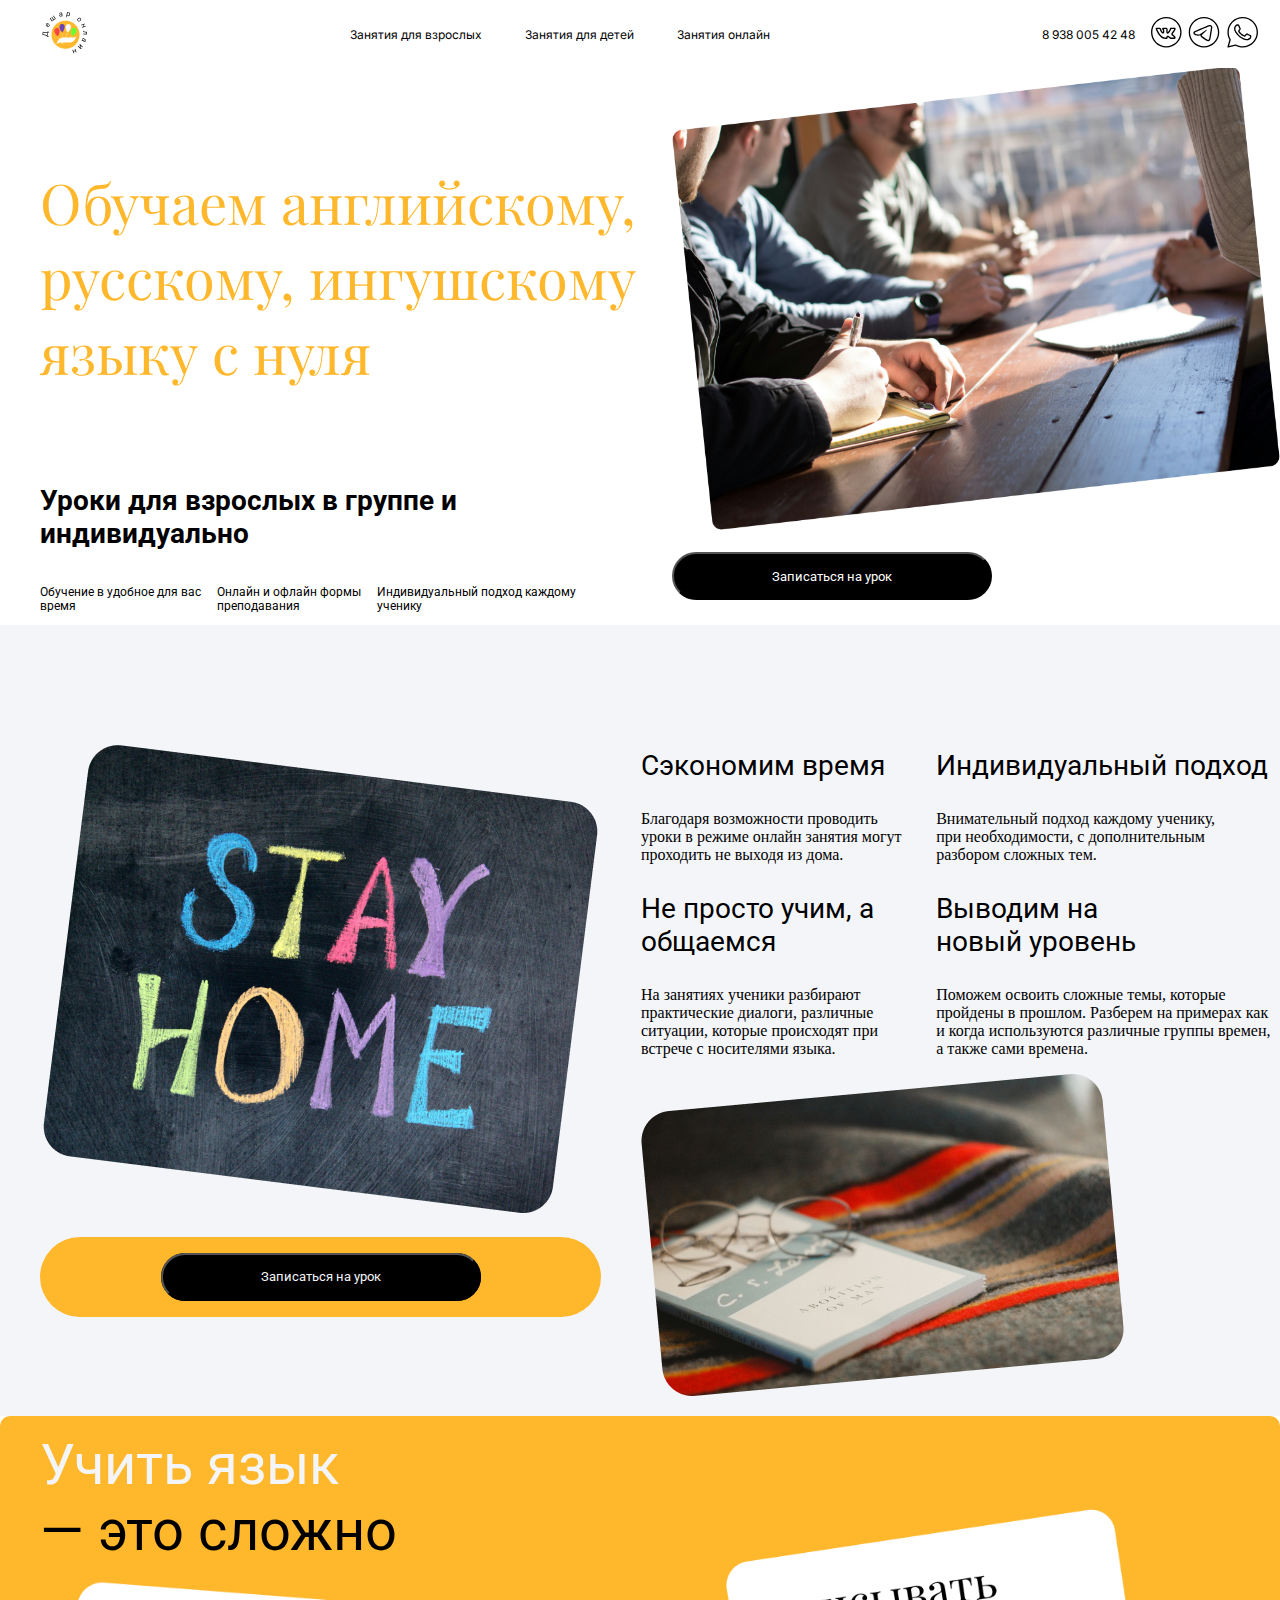
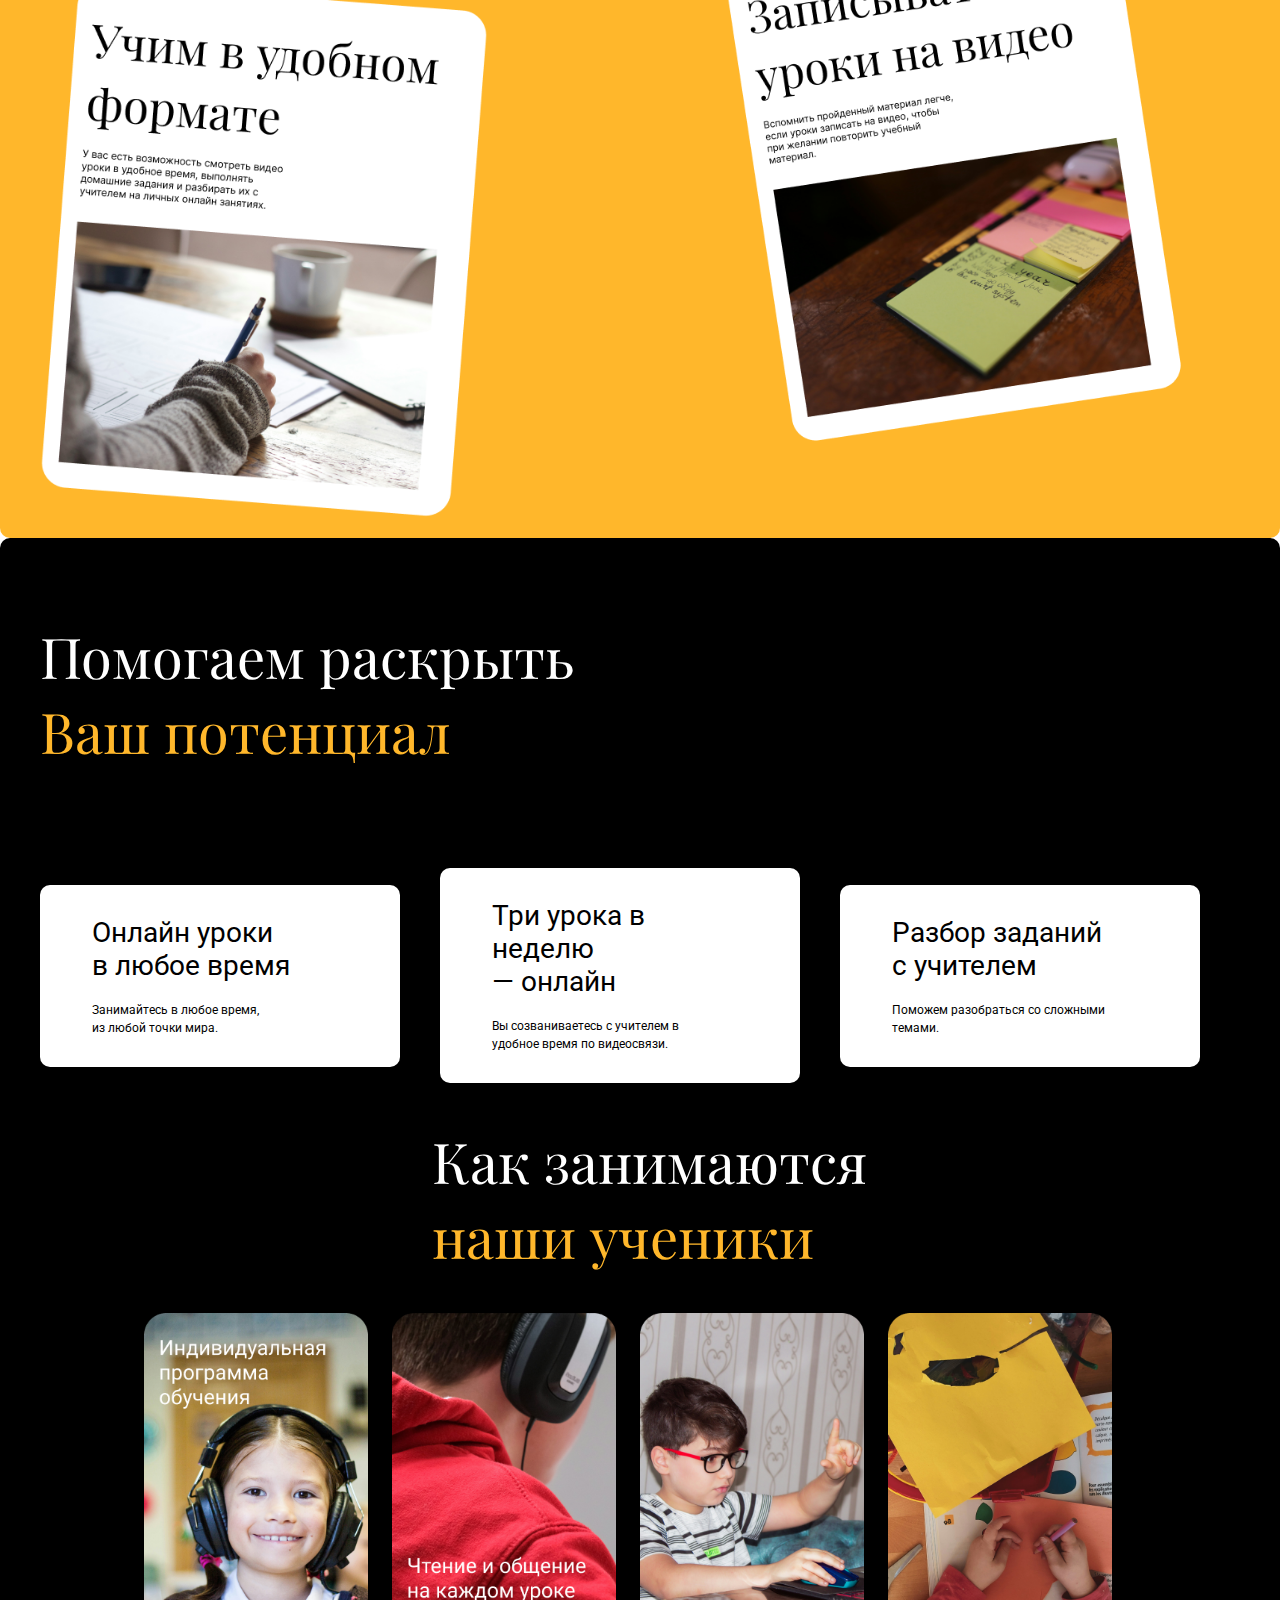
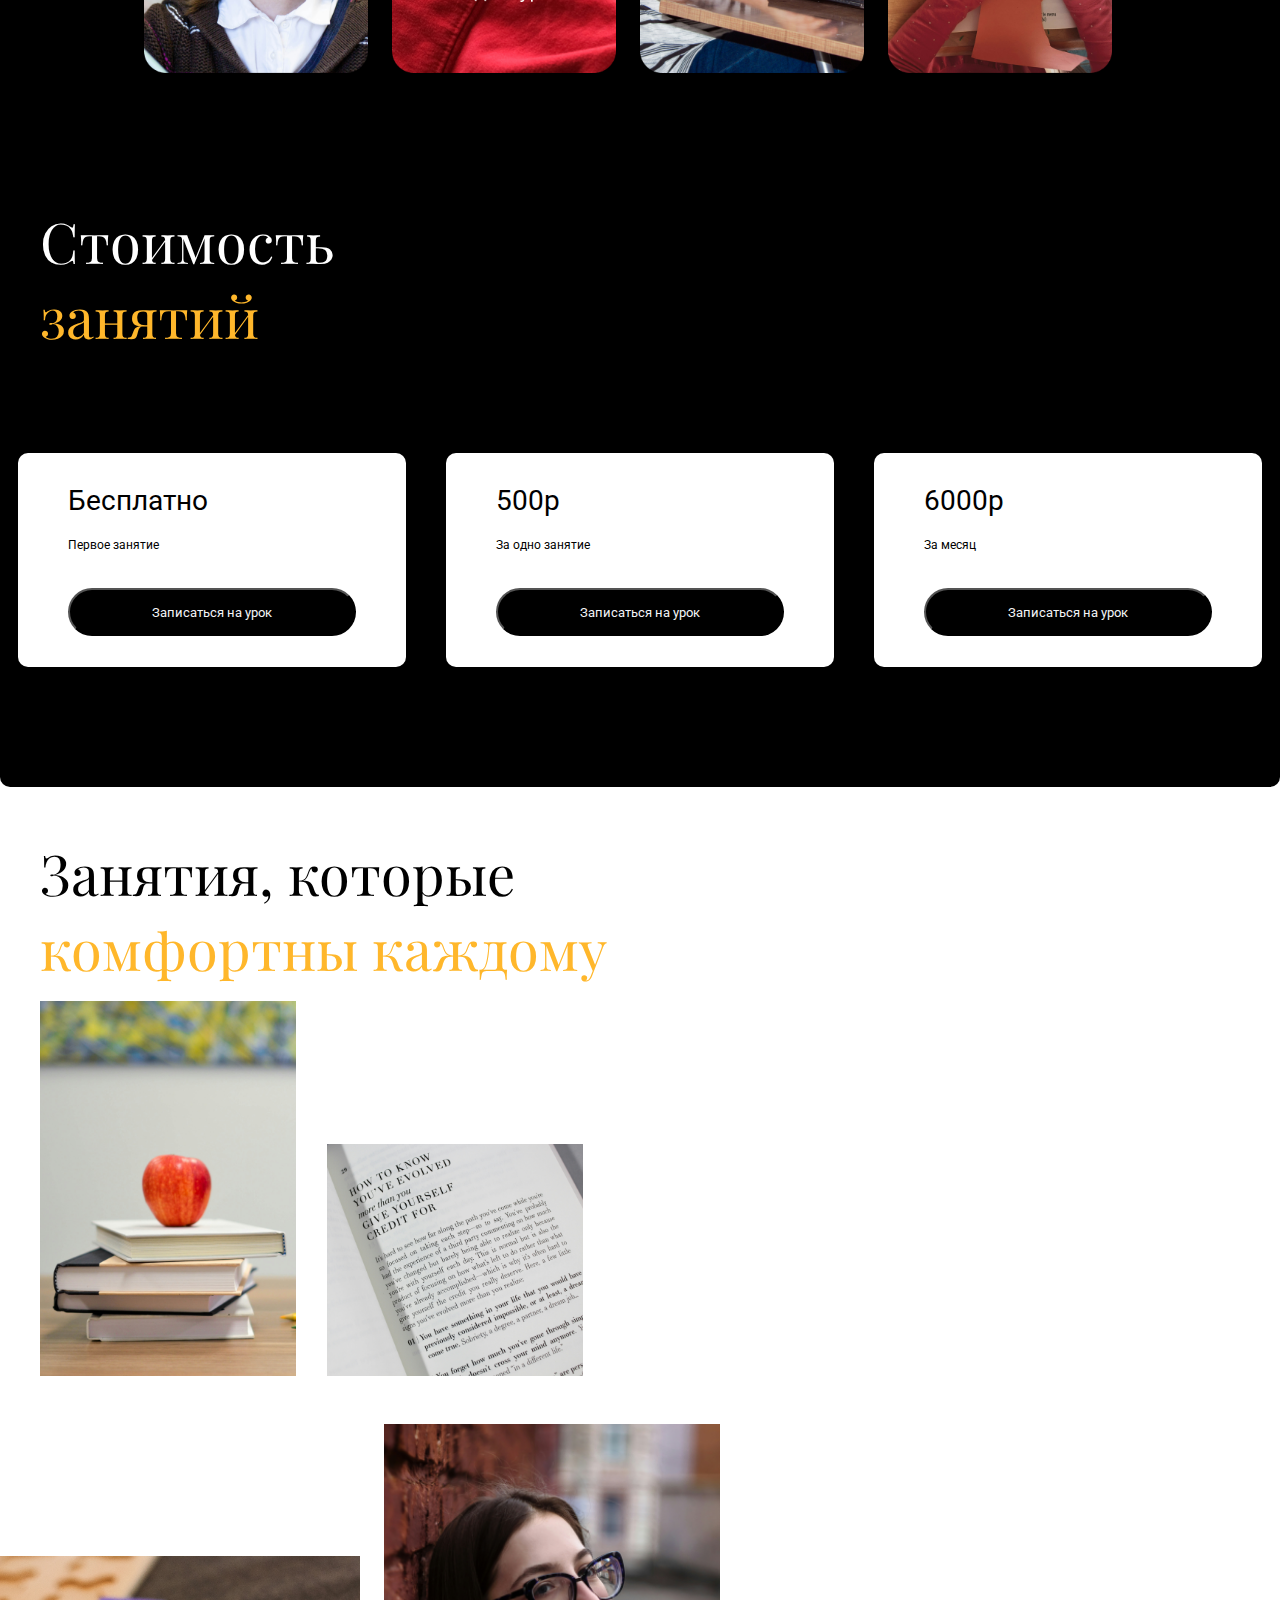
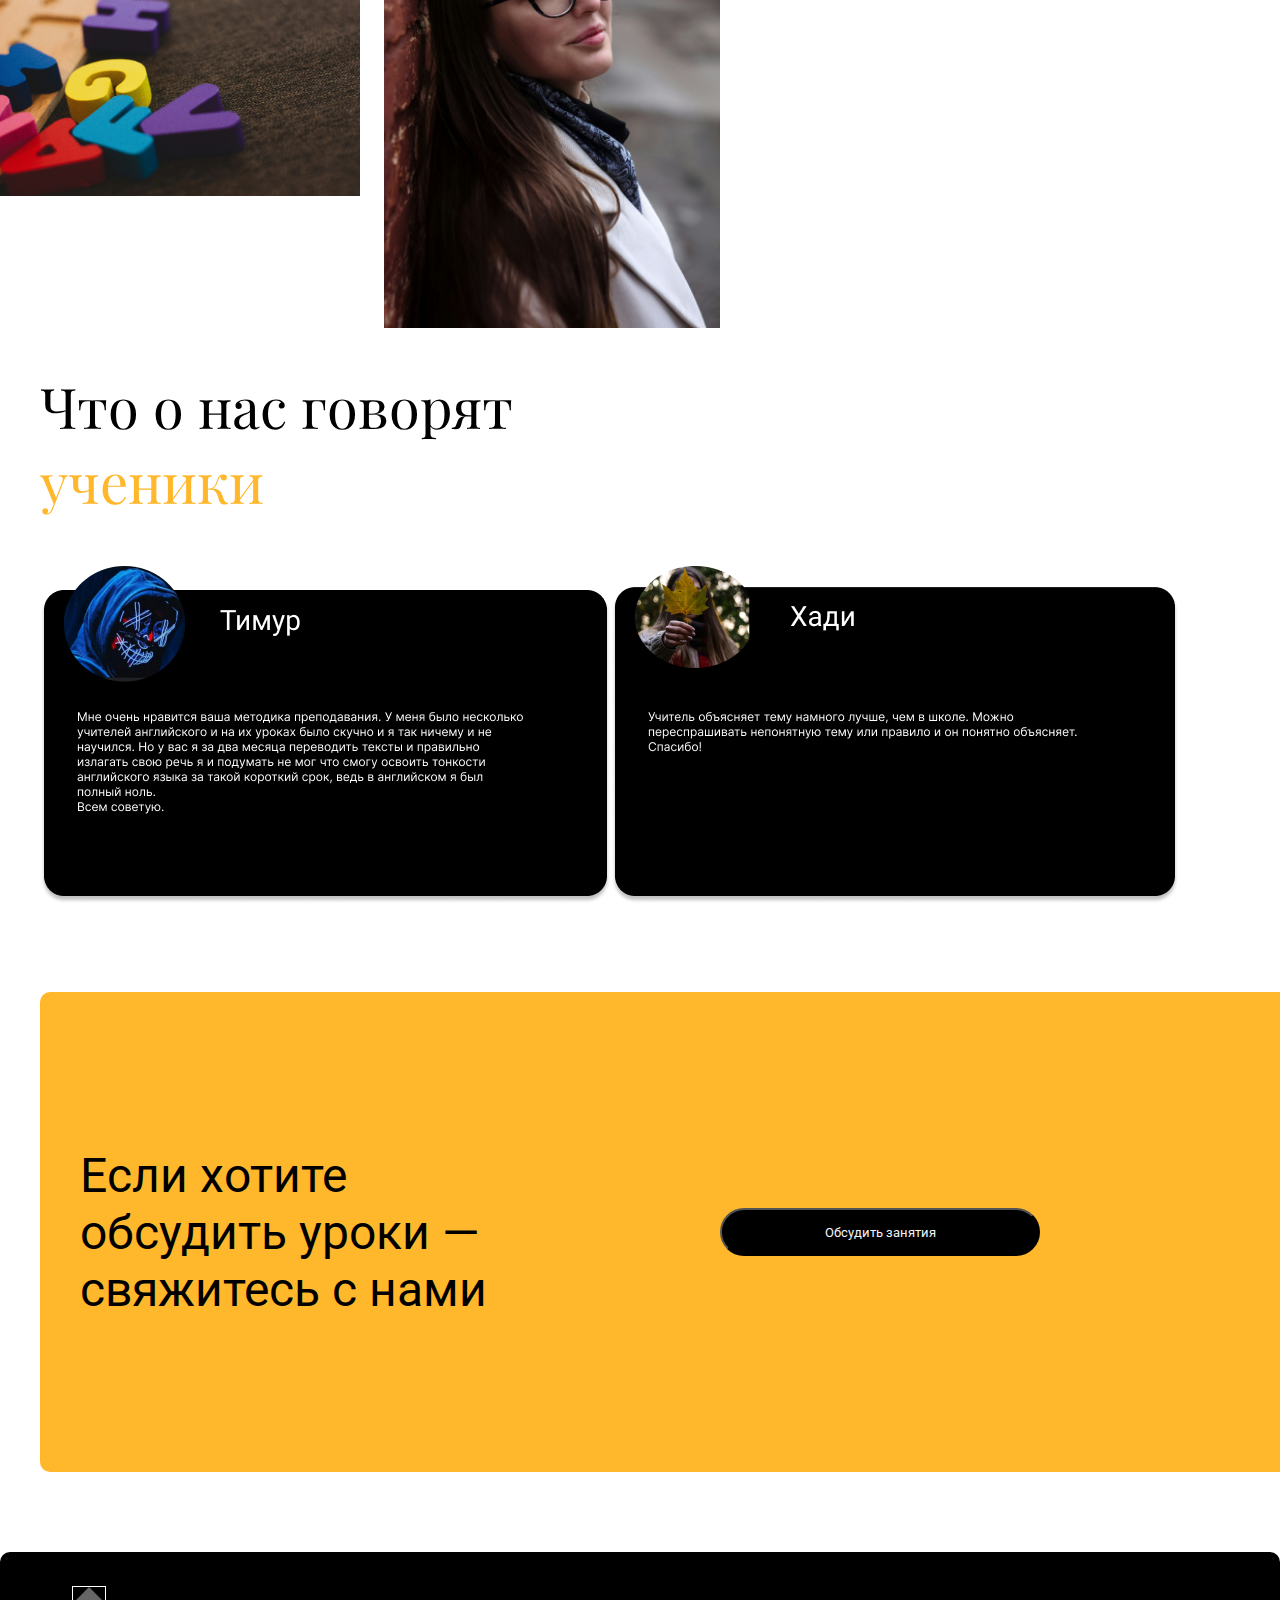
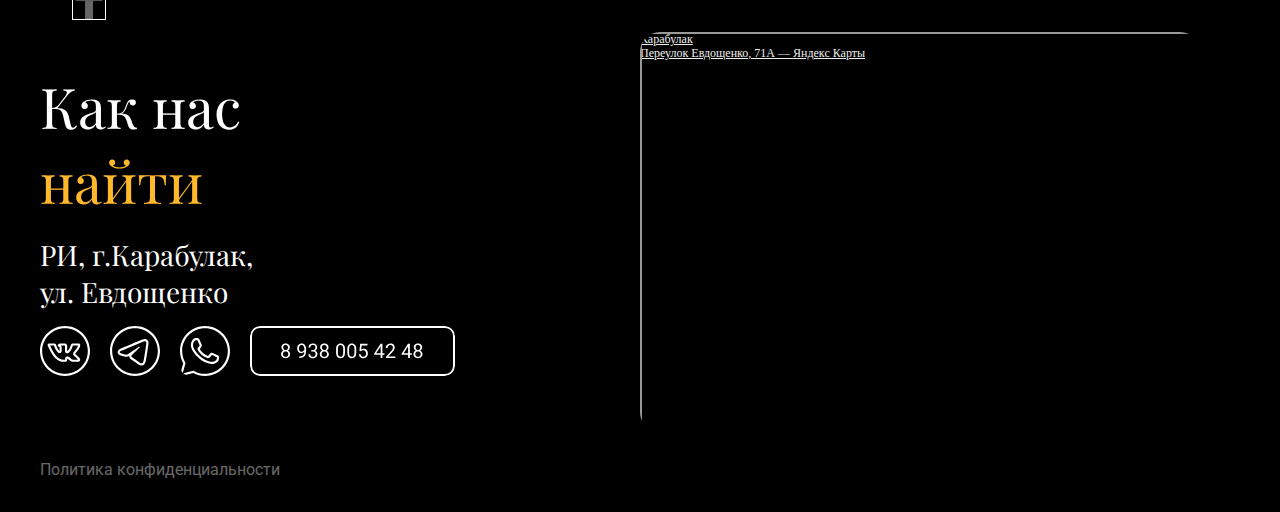
==== commit 00f0dd0f: "test" ====
--- a/index.html
+++ b/index.html
@@ -4,11 +4,10 @@
     <meta charset="UTF-8">
     <meta name="viewport" content="width=device-width, initial-scale=1.0">
     
-    <meta name="description" content="Изучение английского, русского, ингушского языка. В группе и индивидуально.">
-    <meta name="keywords" content="Английский язык. Ингушский язык. Русский язык. Репетитор. Курсы английского. Онлайн образование.">
+    <meta name="description" content="Курсы и дополнительные занятия для взрослых и детей">
+    <meta name="keywords" content="Английский язык. Русский язык. Ингушский язык. Онлайн занятия. Онлайн школа в Ингушетии. Репетитор онлайн.">
     <link type="image/x-icon" rel="shortcut icon" href="favicon.ico">
     <link rel="preconnect" href="https://fonts.googleapis.com">
-
 <link rel="preconnect" href="https://fonts.gstatic.com" crossorigin>
 <link href="https://fonts.googleapis.com/css2?family=Inter:ital,opsz,wght@0,14..32,100..900;1,14..32,100..900&display=swap" rel="stylesheet">
 
@@ -19,8 +18,8 @@
 <link rel="preconnect" href="https://fonts.googleapis.com">
 <link rel="preconnect" href="https://fonts.gstatic.com" crossorigin>
 <link href="https://fonts.googleapis.com/css2?family=Inter:ital,opsz,wght@0,14..32,100..900;1,14..32,100..900&family=Playfair+Display:ital,wght@0,400..900;1,400..900&family=Roboto:ital,wght@0,100;0,300;0,400;0,500;0,700;0,900;1,100;1,300;1,400;1,500;1,700;1,900&display=swap" rel="stylesheet">
-    <link rel="stylesheet" href="./indexOlder.css">
-    <title>Дешар онлайн. Занятия для взрослых в группе и индивидуально.</title>
+<link rel="stylesheet" href="indexOlder.css">
+<title>Дешар онлайн. Занятия для взрослых</title>
 </head>
 <body>
     
@@ -29,18 +28,20 @@
              <a href="index.html">
                  <img class="logotip" src="logotip.png" alt="english">
              </a>
+            
             <div class="ListItems">
               <a href="index.html" class="ListItem">Занятия для взрослых</a>
              <a href="indexChildren.html" class="ListItem">Занятия для детей</a>
-             <a href="indexOnline.html" class="ListItem"> Занятия онлайн</a>
-            </div>
+             <a href="indexOnline.html" class="ListItem">Занятия онлайн</a>
+            </div>
+           
             <div class="logotipy">
-                <a href="tel:+79380054248" class="Number">8 938 005 42 48</a>
-                <a href="https://vk.com/id102390993" class="logotips"><img class="logo-vk" src="vk.svg" alt="vk"></a>
-                <a href="https://t.me/DesharOnline" class="logotips"><img class="logo-tg" src="tg.svg" alt="telegram"></a>
-                <a href="https://api.whatsapp.com/send?phone=79380054248" class="logotips"><img class="logo-whatsup" src="whatsup.svg" alt="whatsup"></a>
-                
-               </div>
+             <a href="tel:+79380054248" class="Number">8 938 005 42 48</a>
+             <a href="https://vk.com/id102390993" class="logotips"><img class="logo-vk" src="vk.svg" alt="vk"></a>
+             <a href="https://t.me/DesharOnline" class="logotips"><img class="logo-tg" src="tg.svg" alt="telegram"></a>
+             <a href="https://api.whatsapp.com/send?phone=79380054248" class="logotips"><img class="logo-whatsup" src="whatsup.svg" alt="whatsup"></a>
+             
+            </div>
             <div class="hamburger-menu">
 
                 <input id="menu__toggle" type="checkbox" />
@@ -75,15 +76,16 @@
                  </div>
                  <h2 class="sublosung">Уроки для взрослых в группе и индивидуально</h2>
                  <div class="WrapDown">
-                     <p class="minitext">Для выступлений, хобби<br>или исполнения мечты</p>
-                     <p class="minitext">Обучение по проверенной<br>методике</p>
-                     <p class="minitext">Практические занятия<br>на каждом уроке</p>
+                     <p class="minitext">Обучение в удобное для вас<br>время</p>
+                     <p class="minitext">Онлайн и офлайн формы<br>преподавания</p>
+                     <p class="minitext">Индивидуальный подход каждому<br>ученику</p>
                  </div>  
              </div>          
              <div class="WrapRight">
-                 <img class="picture" src="./Главная.png">
+                 <img class="picture" src="Главная.png">
                  <a href="https://t.me/DesharOnline"><button class="button">Записаться на урок</button></a>
-
+             </div>  
+                 
             </div>
          </div>
          <div class="SecondPage">
--- a/indexOlder.css
+++ b/indexOlder.css
@@ -7,17 +7,25 @@
    flex-wrap: wrap;
    width: 100%;
 }
-.WrapLeftButton {
+
+.WrapLeftBut {
     display: none;
 }
+    
 @media (max-width: 500px) {
     
+    .HeadPage {
+        width: 100%;
+        display: flex;
+        flex-wrap: wrap;
+        padding: 0;
+        margin: 0;
+    }
     .WrapLeft {
        
          display: flex;
         flex-wrap: wrap;
-        width: 100%;
-        margin-bottom: 3.5rem;
+        width: 100%;   
     }
     
     .WrapRight {
@@ -36,47 +44,46 @@
     width: 100%;
     }
     .sublosung {
-    background-image: url("");
+        background-image: url("");
         background-size: contain;
     color: #000000;
     font-family: "Roboto", sans-serif;
     font-size: 1.75rem;
     font-weight: bold;
     width: 100%;
-    margin: 1rem 0;
+    margin: 0;
+    padding: 0;
     }
 
      .ListItem,
      .Number,
      .logotips {
       display: none;
-        }
-        .minitext {
-            display: none;
-        }
-        .WrapDown {
-            display: none;
-        }
-
-        .WrapLeftBut  {
-           padding: 2.5rem 0 0 2.5rem;
-           margin: 0;
-        }
-        .WrapLeftButton {
-            background-color: #000000;
-            font-family: "Roboto", sans-serif;
-            text-decoration: none;
-            width: 20rem;
-            height: 3rem;
-            color: #F4F5F9;
-            font-size: 0.8rem;
-            border-radius:  50px;
-            display: block;
-        }
-}
-
-    
-
+    }
+     .minitext {
+       display: none;
+    }
+    .WrapDown {
+     display: none;
+    }
+
+    .WrapLeftBut  {
+     padding: 0 0 0.5rem 2.5rem;
+     margin: 0;
+     display: block;
+ }      
+    .WrapLeftButton {
+     background-color: #000000;
+     font-family: "Roboto", sans-serif;
+     text-decoration: none;
+     width: 20rem;
+     height: 3rem;
+     color: #F4F5F9;
+     font-size: 0.8rem;
+     border-radius:  50px;
+     display: block;
+    }
+}
 .Header {
     
     font-family: 'Inter';
@@ -134,7 +141,6 @@
 .Wrap {
 width: 100%;
 display: flex;
-
 }
 
 
@@ -142,6 +148,7 @@
     width: 38rem;
     height: 30rem;
     margin-right: auto;
+    border-radius: 10px;
 }
 .losung {
     background-color: #fff;
@@ -188,6 +195,7 @@
 a :hover {
     color: #000000;
     background-color: #FFB72B;
+
 }
 
 .SecondPage {
@@ -195,7 +203,6 @@
     display: flex;
 align-items: center;
 padding-top: 1rem;
-width: 100%;
 
 }
 
@@ -205,23 +212,19 @@
         display: flex;
         flex-wrap: wrap;
         background-color: #fff;
-        margin: 0;
-        padding: 0;
         
     }
     .SecRightBlock {
         width: 100%;
         margin: 0;
         background-color: #fff;
-        padding: 0;
     }
     .SecRight {
         margin: 0;
-        padding: 0;
+        
     }
     .SecSubRight {
         margin: 0;
-        padding: 0;
         background-color: #fff;
     }
     .imgStayHome {
@@ -300,7 +303,6 @@
    
    background-color: #FFB72B;
    border-radius: 10px;
-   width: 100%;
 }
 .ThirdLeft {
     margin: 1rem 2.5rem;
@@ -455,7 +457,6 @@
 }
 .FifthPage {
     background-color: #000000;
-    width: 100%;
 }
 
 .FifthBottomBlock {
@@ -621,7 +622,6 @@
     background-color: #fff;
     display: flex;
     flex-wrap: wrap;
-    width: 100%;
 }
 
 @media (max-width: 500px) {
@@ -916,7 +916,6 @@
     display: flex;
     align-items: center;
     border-radius: 10px 10px 0 0;
-    width: 100%;
 }
 
 @media (max-width: 500px) {
@@ -997,7 +996,8 @@
         font-size: 1.75rem; 
     }
     .politic {
-        margin: 5rem 0 0 0;
+        margin: 0;
+        padding: 0;
         color: #ffffff;
         font-family: "Roboto", sans-serif;
         font-weight: normal;
@@ -1013,7 +1013,7 @@
 
 .TenthPageLeftBlock {
     margin: 0 2.5rem;
-    width: 100%;
+    width: 43.75rem;
     background-color: #000000;
 }
 .TenthPageRightBlock {
@@ -1224,7 +1224,7 @@
   
     height: 100%;
   
-    margin: 0;
+    margin: 0 0 2.5rem 0;
   
     padding: 80px 0;
   
@@ -1263,15 +1263,15 @@
   }
 
   .politic {
-    margin: 5rem 0 0 0;
-    color: #ffffff;
-    font-family: "Roboto", sans-serif;
-    font-weight: normal;
-    font-size: 1rem;
-    text-decoration: none;
-    width: 100%;
-    display: flex;
-    flex-wrap: wrap;
-    opacity: 40%;
-    
-}+        margin: 5rem 0 0 0;
+        color: #ffffff;
+        font-family: "Roboto", sans-serif;
+        font-weight: normal;
+        font-size: 1rem;
+        text-decoration: none;
+        width: 100%;
+        display: flex;
+        flex-wrap: wrap;
+        opacity: 40%;
+        
+  }
